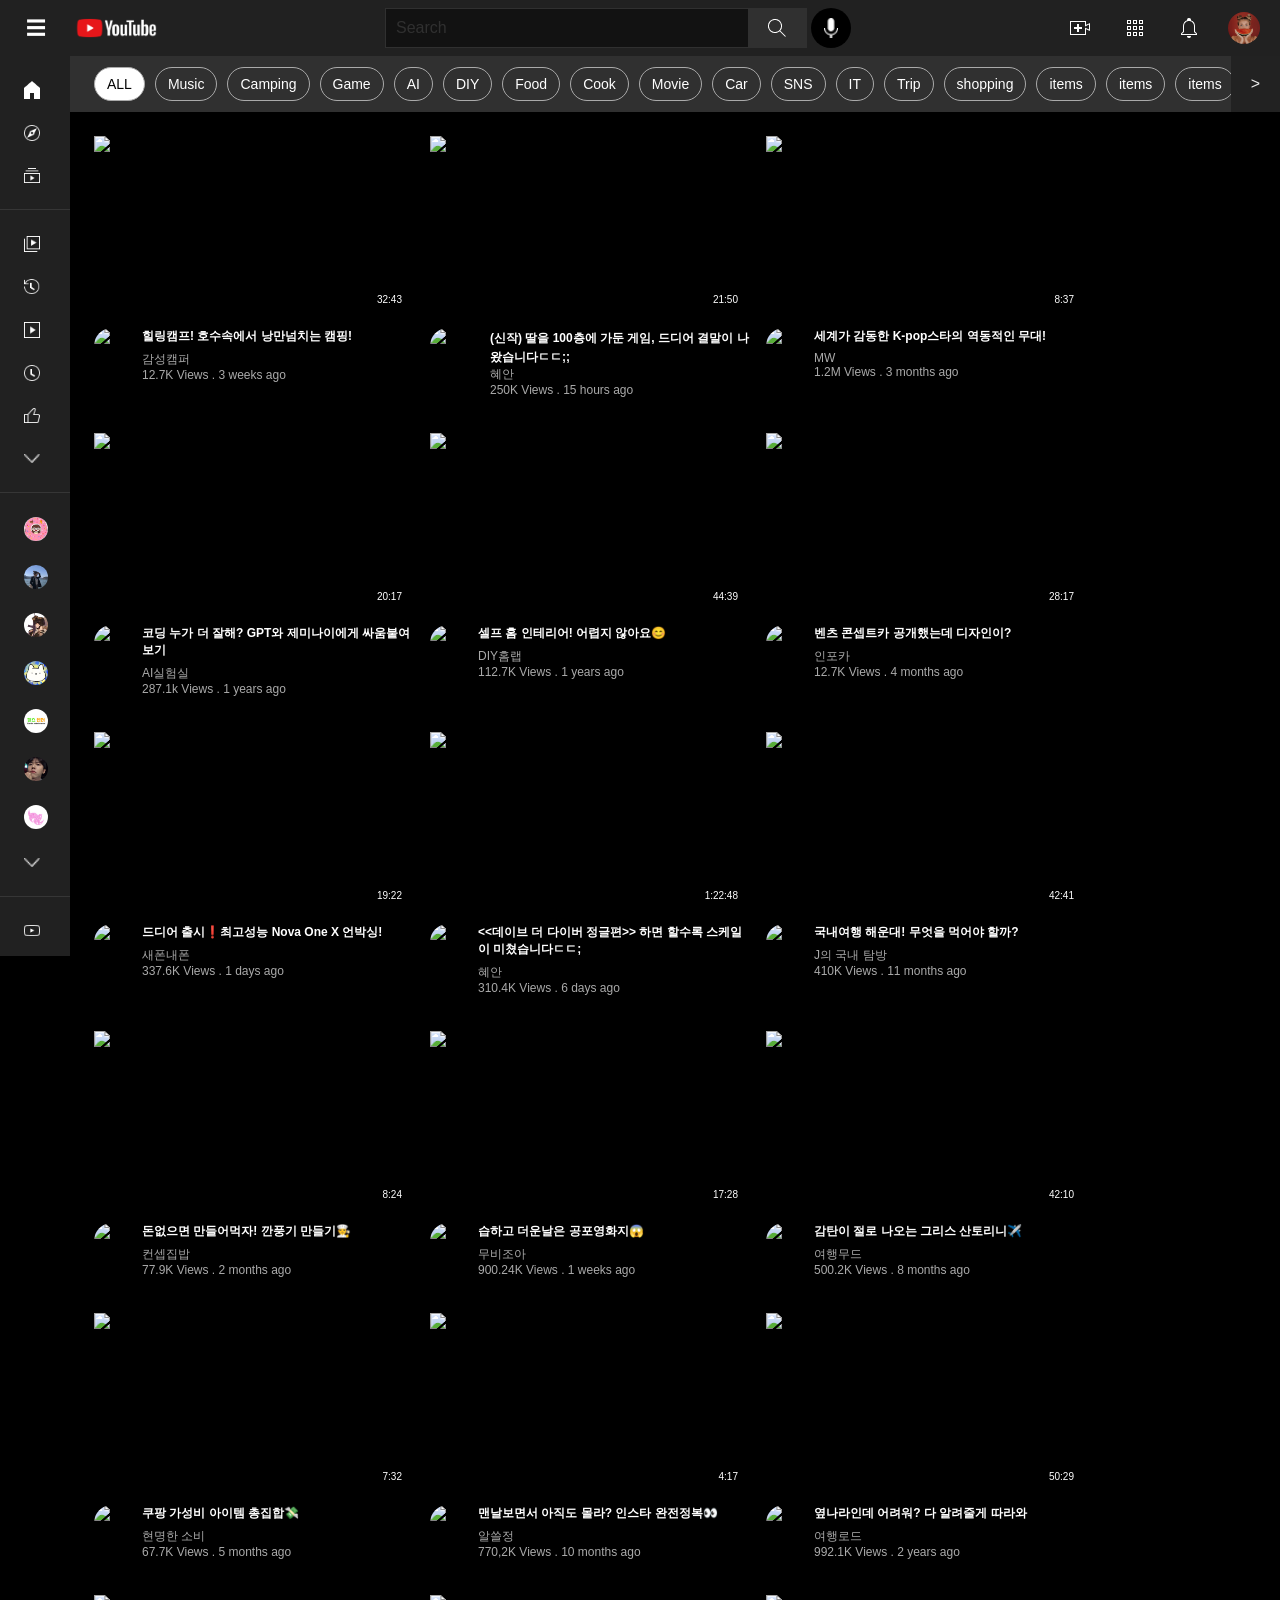
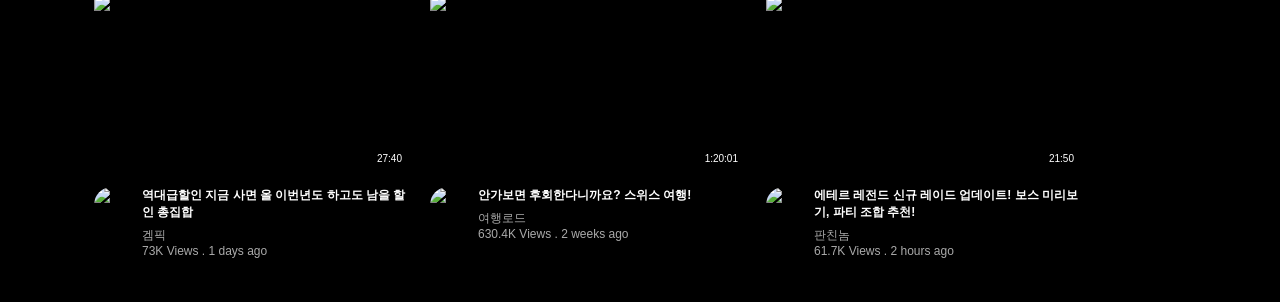
==== index.html @ 23ea8d4f "fix: 링크수정" ====
<!DOCTYPE html>
<html lang="ko">
<head>
    <meta charset="UTF-8">
    <meta name="viewport" content="width=device-width, initial-scale=1.0">
    <title>youtube clone page</title>
    <link rel="stylesheet" href="./home.css">
    <link rel="stylesheet" href="./header+sidebar.css">
</head>
<body>
    <!-- 헤더 -->
    <header>
        <!-- 헤더 - 왼쪽 묶음 -->
        <div class="header-left">
            <!-- 헤더 - 사이드바 버튼 -->
            <button class="sidebar-btn">
                <label for="sidebar-toggle" class="menu-btn">☰</label>
            </button>

            <!-- 헤더 - 유튜브 로고 -->
            <a href="#" class="header_logo">
                <img src="./images/youtube logo.png" alt="유튜브 로고" />
            </a>
        </div>

        <!-- 헤더 - 검색 박스 -->
        <div class="search-box-wrap">
            <!-- 검색 박스 - 검색 -->
            <div class="search-box">
                <!-- 검색 - 검색 입력 창 -->
                <div class="search-typing">Search</div>

                <!-- 검색 - 돋보기 버튼 -->
                <div class="search-icon">
                    <img src="./images/search.png" alt="돋보기 아이콘" />
                </div>
            </div>

            <!-- 검색 박스 - 마이크 버튼 -->
            <div class="mic-icon-box">
                <img
                    class="mic-icon"
                    src="./images/microphone.png"
                    alt="마이크 아이콘"
                />
            </div>
        </div>

        <!-- 헤더 - 네비게이션 -->
        <nav class="header_menu">
            <!-- 네비게이션 - 동영상 추가 버튼 -->
            <a href="#" class="create menu-icon">
                <img src="./images/create.png" alt="동영상 추가 아이콘" />
            </a>

            <!-- 네비게이션 - 앱 버튼 -->
            <a href="#" class="apps menu-icon">
                <img src="./images/apps.png" alt="앱 아이콘" />
            </a>

            <!-- 네비게이션 - 알림 버튼 -->
            <a href="#" class="notif menu-icon">
                <img src="./images/notification.png" alt="알림 아이콘" />
            </a>

            <!-- 네비게이션 - 프로필 버튼 -->
            <a href="#" class="header-profile">
                <img src="./images/header_nav_profile.jpg" alt="프로필 이미지" />
            </a>
        </nav>
    </header>

        <div class="page-layout">
            <input type="checkbox" id="sidebar-toggle" class="sidebar-checkbox" />

    <nav class="sidebar">
        <!-- 사이드바 - 최상단 -->
        <ul class="top menu-box">
            <!-- 최상단 - 홈 -->
            <li class="menu">
                <img src="./images/Home.png" alt="홈 아이콘" />
                <a href="#" class="menu-item">홈</a>
            </li>

            <!-- 최상단 - 탐색 -->
            <li class="menu">
                <img src="./images/Explore.png" alt="탐색 아이콘" />
                <a href="#" class="menu-item">탐색</a>
            </li>

            <!-- 최상단 - 구독 -->
            <li class="menu">
                <img src="./images/subscription.png" alt="구독 아이콘" />
                <a href="#" class="menu-item">구독</a>
            </li>
        </ul>

        <!-- 사이드바 - 상단 -->
        <ul class="top-2 menu-box">
            <!-- 상단 - 라이브러리 -->
            <li class="menu">
                <img src="./images/Library.png" alt="라이브러리 아이콘" />
                <a href="#" class="menu-item">라이브러리</a>
            </li>

            <!-- 상단 - 기록 -->
            <li class="menu">
                <img src="./images/History.png" alt="기록 아이콘" />
                <a href="#" class="menu-item">기록</a>
            </li>

            <!-- 상단 - 내 동영상 -->
            <li class="menu">
                <img src="./images/Your Videos.png" alt="내 동영상 아이콘" />
                <a href="#" class="menu-item">내 동영상</a>
            </li>

            <!-- 상단 - 나중에 볼 동영상 -->
            <li class="menu">
                <img src="./images/Watch Later.png" alt="나중에 볼 동영상 아이콘" />
                <a href="#" class="menu-item">나중에 볼 동영상</a>
            </li>

            <!-- 상단 - 좋아요 표시한 동영상 -->
            <li class="menu">
                <img
                    src="./images/Liked Videos.png"
                    alt="좋아요 표시한 동영상 아이콘"
                />
                <a href="#" class="menu-item">좋아요 표시한 동영상</a>
            </li>

            <!-- 상단 - 더보기 -->
            <li class="menu">
                <img src="./images/Show More.png" alt="더보기 아이콘" />
                <a href="#" class="menu-item">더보기</a>
            </li>
        </ul>

        <!-- 사이드바 - 구독 -->
        <ul class="subs">
            <!-- 구독 - 타이틀 -->
            <h4 class="menu-title hide-on-close">구독</h4>

            <!-- 구독 - 아이템*7 -->
            <li class="menu youtuber">
                <img src="./images/subscription-01.jpg" alt="구독한 유튜버 프로필" />
                <a href="#" class="menu-item">가오니의 메뉴판GAONI</a>
            </li>

            <li class="menu youtuber">
                <img src="./images/subscription-02.jpg" alt="구독한 유튜버 프로필" />
                <a href="#" class="menu-item">살뺴조DietJo</a>
            </li>

            <li class="menu youtuber">
                <img src="./images/subscription-03.jpg" alt="구독한 유튜버 프로필" />
                <a href="#" class="menu-item">혜안</a>
            </li>

            <li class="menu youtuber">
                <img src="./images/subscription-04.jpg" alt="구독한 유튜버 프로필" />
                <a href="#" class="menu-item">진돌</a>
            </li>

            <li class="menu youtuber">
                <img src="./images/subscription-05.jpg" alt="구독한 유튜버 프로필" />
                <a href="#" class="menu-item">찰스엔터</a>
            </li>

            <li class="menu youtuber">
                <img src="./images/subscription-06.jpg" alt="구독한 유튜버 프로필" />
                <a href="#" class="menu-item">오늘의 주우재</a>
            </li>

            <li class="menu youtuber">
                <img src="./images/subscription-07.jpg" alt="구독한 유튜버 프로필" />
                <a href="#" class="menu-item">aespa</a>
            </li>

            <!-- 구독 - 더보기 -->
            <li class="menu">
                <img src="./images/Show More.png" alt="더보기 아이콘" />
                <a href="#" class="menu-item">더보기</a>
            </li>
        </ul>

        <!-- 사이드바 - 유튜브 더 보기 -->
        <ul class="more">
            <!-- 유튜브 더 보기 - 타이틀 -->
            <h4 class="menu-title hide-on-close">유튜브 더 보기</h4>

            <!-- 유튜브 더 보기 - 유튜브 프리미엄 -->
            <li class="menu">
                <img
                    src="./images/Youtube Premium.png"
                    alt="유튜브 프리미엄 아이콘"
                />
                <a href="#" class="menu-item">유튜브 프리미엄</a>
            </li>

            <!-- 유튜브 더 보기 - 게임 -->
            <li class="menu">
                <img src="./images/Gaming.png" alt="게임 아이콘" />
                <a href="#" class="menu-item">게임</a>
            </li>

            <!-- 유튜브 더 보기 - 라이브 -->
            <li class="menu">
                <img src="./images/Live.png" alt="라이브 아이콘" />
                <a href="#" class="menu-item">라이브</a>
            </li>

            <!-- 유튜브 더 보기 - 스포츠 -->
            <li class="menu">
                <img src="./images/Sports.png" alt="스포츠 아이콘" />
                <a href="#" class="menu-item">스포츠</a>
            </li>
        </ul>

        <!-- 사이드바 - 하단 -->
        <ul class="bottom">
            <!-- 하단 - 환경설정 -->
            <li class="menu">
                <img src="./images/Settings.png" alt="환경설정 아이콘" />
                <a href="#" class="menu-item">환경설정</a>
            </li>

            <!-- 하단 - 신고 기록 -->
            <li class="menu">
                <img src="./images/Report History.png" alt="신고 기록 아이콘" />
                <a href="#" class="menu-item">신고 기록</a>
            </li>

            <!-- 하단 - 도움 -->
            <li class="menu">
                <img src="./images/Help.png" alt="도움 아이콘" />
                <a href="#" class="menu-item">도움</a>
            </li>

            <!-- 하단 - 피드백 보내기 -->
            <li class="menu">
                <img src="./images/Send feedback.png" alt="피드백 보내기 아이콘" />
                <a href="#" class="menu-item">피드백 보내기</a>
            </li>
        </ul>

        <!-- 사이드바 - 푸터 -->
        <ul class="footer hide-on-close">
            <li class="footer-1 footer-item">
                <a href="#" class="footer-item-text">정보</a>
                <a href="#" class="footer-item-text">보도자료</a>
                <a href="#" class="footer-item-text">저작권</a>
                <a href="#" class="footer-item-text">문의하기</a>
                <a href="#" class="footer-item-text">크리에이터</a>
                <a href="#" class="footer-item-text">광고</a>
                <a href="#" class="footer-item-text">개발자 </a>
            </li>

            <li class="footer-2 footer-item">
                <a href="#" class="footer-item-text">약관</a>
                <a href="#" class="footer-item-text">개인정보처리방침</a>
                <a href="#" class="footer-item-text">정책 및 안전</a>
                <a href="#" class="footer-item-text">YouTube 작동의 원리</a>
                <a href="#" class="footer-item-text">새로운 기능 테스트하기</a>
            </li>

            <li class="footer-copy footer-item">
                <a href="#" class="footer-item-text">&copy; 2021 구글 LLC</a>
            </li>
        </ul>
    </nav>
        <!-- 메인 -->
        <main class="home-main">
            <!-- 상단 체크박스 모음 -->
            <form class="filter">
                <input type="checkbox" name="top-tags" id="tag-music" hidden>
                <input type="checkbox" name="top-tags" id="tag-camping" hidden>
                <input type="checkbox" name="top-tags" id="tag-game" hidden>
                <input type="checkbox" name="top-tags" id="tag-ai" hidden>
                <input type="checkbox" name="top-tags" id="tag-diy" hidden>
                <input type="checkbox" name="top-tags" id="tag-food" hidden>
                <input type="checkbox" name="top-tags" id="tag-cook" hidden>
                <input type="checkbox" name="top-tags" id="tag-movie" hidden>
                <input type="checkbox" name="top-tags" id="tag-car" hidden>
                <input type="checkbox" name="top-tags" id="tag-sns" hidden>
                <input type="checkbox" name="top-tags" id="tag-it" hidden>
                <input type="checkbox" name="top-tags" id="tag-trip" hidden>
                <input type="checkbox" name="top-tags" id="tag-shopping" hidden>
                <!-- 섹션 상단 플렉스 프레임 -->
                <section class="top-btn-box">
                    <!-- 인라인 블럭 플렉스로 나열할 아이템들 만들기 -->
                    <div class="tag-list">
                        <!-- 전체 태그 취소할 버튼 -->
                        <button type="reset" class="tag tag-reset">ALL</button>
                        <!-- 태그들 중복선택가능 + 선택된 내용의 영상만 표시 -->
                        <label for="tag-music" class="tag">Music</label>
                        <label for="tag-camping" class="tag">Camping</label>
                        <label for="tag-game" class="tag">Game</label>
                        <label for="tag-ai" class="tag">AI</label>
                        <label for="tag-diy" class="tag">DIY</label>
                        <label for="tag-food" class="tag">Food</label>
                        <label for="tag-cook" class="tag">Cook</label>
                        <label for="tag-movie" class="tag">Movie</label>
                        <label for="tag-car" class="tag">Car</label>
                        <label for="tag-sns" class="tag">SNS</label>
                        <label for="tag-it" class="tag">IT</label>
                        <label for="tag-trip" class="tag">Trip</label>
                        <label for="tag-shopping" class="tag">shopping</label>
                        <span class="tag">items</span>
                        <span class="tag">items</span>
                        <span class="tag">items</span>
                        <span class="tag">items</span>
                    </div>
                    <span class="tag-more" aria-hidden="true">></span>
                </section>
                <!-- 섹션 하단 그리드 -->
                <section class="main-grid">
                    <!-- 그리드에 들어갈 박스 -->
                    <article class="video-box camping trip">
                        <!-- 이미지 그리고 위에 겹칠 시간 표시 블럭 -->
                        <div class="thumb-img">
                            <img src="https://pub-b15f5fc07ddb441e8d9a1de9f83f2c2f.r2.dev/test/project/camping.png" alt="camp-thumb" class="video-thumb">
                            <div class="video-time">32:43</div>
                        </div>
                        <div class="video-bottom">
                            <!-- 하단 프로필이미지 -->
                            <img src="https://pub-b15f5fc07ddb441e8d9a1de9f83f2c2f.r2.dev/test/project/camping-p.png" alt="youtuber-img" class="youtuber-img">
                            <div class="card-text">
                                <!-- 하단 영상 제목 -->
                                <span class="video_title">힐링캠프! 호수속에서 낭만넘치는 캠핑!</span>
                                <!-- 하단 게시자 닉네임 및 영상정보 -->
                                <div class="video_info">
                                    <span>감성캠퍼</span><br>
                                    <span>12.7K Views . 3 weeks ago</span>
                                </div>
                            </div>
                        </div>
                    </article>
                        <!-- 위에 목록을 15개 복사 -->
                    <!-- 그리드에 들어갈 박스 -->
                    <article class="video-box game">
                        <!-- 이미지 그리고 위에 겹칠 시간 표시 블럭 -->
                        <a href="./index_video.html" class="thumb-img link">
                            <img src="https://pub-b15f5fc07ddb441e8d9a1de9f83f2c2f.r2.dev/test/project/main.png" alt="game-thumb" class="video-thumb">
                            <div class="video-time">21:50</div>
                        </a>
                        <div class="video-bottom">
                            <a href="./channelpage.html" class="link">
                                <!-- 하단 프로필이미지 -->
                                <img src="https://pub-b15f5fc07ddb441e8d9a1de9f83f2c2f.r2.dev/test/project/h-t-p.png" alt="youtuber-img" class="youtuber-img">
                            </a>
                            <a href="./index_video.html" class="link">
                                <div class="card-text">
                                    <!-- 하단 영상 제목 -->
                                    <span class="video_title">(신작) 딸을 100층에 가둔 게임, 드디어 결말이 나왔습니다ㄷㄷ;;</span>
                                    <!-- 하단 게시자 닉네임 및 영상정보 -->
                                    <div class="video_info">
                                        <span>혜안</span><br>
                                        <span>250K Views . 15 hours ago</span>
                                    </div>
                                </a>
                            </div>
                        </div>
                    </article>
                    <!-- 그리드에 들어갈 박스 -->
                    <article class="video-box music">
                        <!-- 이미지 그리고 위에 겹칠 시간 표시 블럭 -->
                        <div class="thumb-img">
                            <img src="https://pub-b15f5fc07ddb441e8d9a1de9f83f2c2f.r2.dev/test/project/music.png" alt="music-thumb" class="video-thumb">
                            <div class="video-time">8:37</div>
                        </div>
                        <div class="video-bottom">
                            <!-- 하단 프로필이미지 -->
                            <img src="https://pub-b15f5fc07ddb441e8d9a1de9f83f2c2f.r2.dev/test/project/music-p.png" alt="youtuber-img" class="youtuber-img">
                            <div class="card-text">
                                <!-- 하단 영상 제목 -->
                                <span class="video_title">세계가 감동한 K-pop스타의 역동적인 무대!</span>
                                <!-- 하단 게시자 닉네임 및 영상정보 -->
                                <div class="video_info">
                                    <span>MW</span><br>
                                    <span>1.2M Views . 3 months ago</span>
                                </div>
                            </div>
                        </div>
                    </article>
                    <!-- 그리드에 들어갈 박스 -->
                    <article class="video-box ai">
                        <!-- 이미지 그리고 위에 겹칠 시간 표시 블럭 -->
                        <div class="thumb-img">
                            <img src="https://pub-b15f5fc07ddb441e8d9a1de9f83f2c2f.r2.dev/test/project/ai.png" alt="AI-thumb" class="video-thumb">
                            <div class="video-time">20:17</div>
                        </div>
                        <div class="video-bottom">
                            <!-- 하단 프로필이미지 -->
                            <img src="https://pub-b15f5fc07ddb441e8d9a1de9f83f2c2f.r2.dev/test/project/ai-p.png" alt="youtuber-img" class="youtuber-img">
                            <div class="card-text">
                                <!-- 하단 영상 제목 -->
                                <span class="video_title">코딩 누가 더 잘해? GPT와 제미나이에게 싸움붙여보기</span>
                                <!-- 하단 게시자 닉네임 및 영상정보 -->
                                <div class="video_info">
                                    <span>AI실험실</span><br>
                                    <span>287.1k Views . 1 years ago</span>
                                </div>
                            </div>
                        </div>
                    </article>
                    <!-- 그리드에 들어갈 박스 -->
                    <article class="video-box diy">
                        <!-- 이미지 그리고 위에 겹칠 시간 표시 블럭 -->
                        <div class="thumb-img">
                            <img src="https://pub-b15f5fc07ddb441e8d9a1de9f83f2c2f.r2.dev/test/project/diy.png" alt="diy-thumb" class="video-thumb">
                            <div class="video-time">44:39</div>
                        </div>
                        <div class="video-bottom">
                            <!-- 하단 프로필이미지 -->
                            <img src="https://pub-b15f5fc07ddb441e8d9a1de9f83f2c2f.r2.dev/test/project/diy-p.png" alt="youtuber-img" class="youtuber-img">
                            <div class="card-text">
                                <!-- 하단 영상 제목 -->
                                <span class="video_title">셀프 홈 인테리어! 어렵지 않아요😊</span>
                                <!-- 하단 게시자 닉네임 및 영상정보 -->
                                <div class="video_info">
                                    <span>DIY홈랩</span><br>
                                    <span>112.7K Views . 1 years ago</span>
                                </div>
                            </div>
                        </div>
                    </article>
                    <!-- 그리드에 들어갈 박스 -->
                    <article class="video-box car">
                        <!-- 이미지 그리고 위에 겹칠 시간 표시 블럭 -->
                        <div class="thumb-img">
                            <img src="https://pub-b15f5fc07ddb441e8d9a1de9f83f2c2f.r2.dev/test/project/car.png" alt="car-thumb" class="video-thumb">
                            <div class="video-time">28:17</div>
                        </div>
                        <div class="video-bottom">
                            <!-- 하단 프로필이미지 -->
                            <img src="https://pub-b15f5fc07ddb441e8d9a1de9f83f2c2f.r2.dev/test/project/car-p.png" alt="youtuber-img" class="youtuber-img">
                            <div class="card-text">
                                <!-- 하단 영상 제목 -->
                                <span class="video_title">벤츠 콘셉트카 공개했는데 디자인이? </span>
                                    <!-- 하단 게시자 닉네임 및 영상정보 -->
                                <div class="video_info">
                                    <span>인포카</span><br>
                                    <span>12.7K Views . 4 months ago</span>
                                </div>
                            </div>
                        </div>
                    </article>
                    <!-- 그리드에 들어갈 박스 -->
                    <article class="video-box it">
                        <!-- 이미지 그리고 위에 겹칠 시간 표시 블럭 -->
                        <div class="thumb-img">
                            <img src="https://pub-b15f5fc07ddb441e8d9a1de9f83f2c2f.r2.dev/test/project/it.png" alt="it-thumb" class="video-thumb">
                            <div class="video-time">19:22</div>
                        </div>
                        <div class="video-bottom">
                            <!-- 하단 프로필이미지 -->
                            <img src="https://pub-b15f5fc07ddb441e8d9a1de9f83f2c2f.r2.dev/test/project/it-p.png" alt="youtuber-img" class="youtuber-img">
                            <div class="card-text">
                                <!-- 하단 영상 제목 -->
                                <span class="video_title">드디어 출시❗최고성능 Nova One X 언박싱!</span>
                                <!-- 하단 게시자 닉네임 및 영상정보 -->
                                <div class="video_info">
                                    <span>새폰내폰</span><br>
                                    <span>337.6K Views . 1 days ago</span>
                                </div>
                            </div>
                        </div>
                    </article>
                    <!-- 그리드에 들어갈 박스 -->
                    <article class="video-box game">
                        <!-- 이미지 그리고 위에 겹칠 시간 표시 블럭 -->
                        <div class="thumb-img">
                            <img src="https://pub-b15f5fc07ddb441e8d9a1de9f83f2c2f.r2.dev/test/project/h-t.png" alt="game-thumb" class="video-thumb">
                            <div class="video-time">1:22:48</div>
                        </div>
                        <div class="video-bottom">
                            <a href="./channelpage.html" class="link">
                                <!-- 하단 프로필이미지 -->
                                <img src="https://pub-b15f5fc07ddb441e8d9a1de9f83f2c2f.r2.dev/test/project/h-t-p.png" alt="youtuber-img" class="youtuber-img">
                            </a>
                            <div class="card-text">
                                <!-- 하단 영상 제목 -->
                                <span class="video_title"><<데이브 더 다이버 정글편>> 하면 할수록 스케일이 미쳤습니다ㄷㄷ;</span>
                                <!-- 하단 게시자 닉네임 및 영상정보 -->
                                <div class="video_info">
                                    <span>혜안</span><br>
                                    <span>310.4K Views . 6 days ago</span>
                                </div>
                            </div>
                        </div>
                    </article>
                    <!-- 그리드에 들어갈 박스 -->
                    <article class="video-box food trip">
                        <!-- 이미지 그리고 위에 겹칠 시간 표시 블럭 -->
                        <div class="thumb-img">
                            <img src="https://pub-b15f5fc07ddb441e8d9a1de9f83f2c2f.r2.dev/test/project/food.png" alt="food-thumb" class="video-thumb">
                            <div class="video-time">42:41</div>
                        </div>
                        <div class="video-bottom">
                            <!-- 하단 프로필이미지 -->
                            <img src="https://pub-b15f5fc07ddb441e8d9a1de9f83f2c2f.r2.dev/test/project/food-p.png" alt="youtuber-img" class="youtuber-img">
                            <div class="card-text">
                                <!-- 하단 영상 제목 -->
                                <span class="video_title">국내여행 해운대! 무엇을 먹어야 할까?</span>
                                <!-- 하단 게시자 닉네임 및 영상정보 -->
                                <div class="video_info">
                                    <span>J의 국내 탐방</span><br>
                                    <span>410K Views . 11 months ago</span>
                                </div>
                            </div>
                        </div>
                    </article>
                    <!-- 그리드에 들어갈 박스 -->
                    <article class="video-box cook food">
                        <!-- 이미지 그리고 위에 겹칠 시간 표시 블럭 -->
                        <div class="thumb-img">
                            <img src="https://pub-b15f5fc07ddb441e8d9a1de9f83f2c2f.r2.dev/test/project/cook.png" alt="cook-thumb" class="video-thumb">
                            <div class="video-time">8:24</div>
                        </div>
                        <div class="video-bottom">
                            <!-- 하단 프로필이미지 -->
                            <img src="https://pub-b15f5fc07ddb441e8d9a1de9f83f2c2f.r2.dev/test/project/cook-p.png" alt="youtuber-img" class="youtuber-img">
                            <div class="card-text">
                                <!-- 하단 영상 제목 -->
                                <span class="video_title">돈없으면 만들어먹자! 깐풍기 만들기🧑‍🍳</span>
                                <!-- 하단 게시자 닉네임 및 영상정보 -->
                                <div class="video_info">
                                    <span>컨셉집밥</span><br>
                                    <span>77.9K Views . 2 months ago</span>
                                </div>
                            </div>
                        </div>
                    </article>
                    <!-- 그리드에 들어갈 박스 -->
                    <article class="video-box movie">
                        <!-- 이미지 그리고 위에 겹칠 시간 표시 블럭 -->
                        <div class="thumb-img">
                            <img src="https://pub-b15f5fc07ddb441e8d9a1de9f83f2c2f.r2.dev/test/project/movie.png" alt="movie-thumb" class="video-thumb">
                            <div class="video-time">17:28</div>
                        </div>
                        <div class="video-bottom">
                            <!-- 하단 프로필이미지 -->
                            <img src="https://pub-b15f5fc07ddb441e8d9a1de9f83f2c2f.r2.dev/test/project/movie-p.png" alt="youtuber-img" class="youtuber-img">
                            <div class="card-text">
                                <!-- 하단 영상 제목 -->
                                <span class="video_title">습하고 더운날은 공포영화지😱</span>
                                <!-- 하단 게시자 닉네임 및 영상정보 -->
                                <div class="video_info">
                                    <span>무비조아</span><br>
                                    <span>900.24K Views . 1 weeks ago</span>
                                </div>
                            </div>
                        </div>
                    </article>
                    <!-- 그리드에 들어갈 박스 -->
                    <article class="video-box trip">
                        <!-- 이미지 그리고 위에 겹칠 시간 표시 블럭 -->
                        <div class="thumb-img">
                            <img src="https://pub-b15f5fc07ddb441e8d9a1de9f83f2c2f.r2.dev/test/project/trip3.png" alt="trip-thumb" class="video-thumb">
                            <div class="video-time">42:10</div>
                        </div>
                        <div class="video-bottom">
                            <!-- 하단 프로필이미지 -->
                            <img src="https://pub-b15f5fc07ddb441e8d9a1de9f83f2c2f.r2.dev/test/project/trip2-p.png" alt="youtuber-img" class="youtuber-img">
                            <div class="card-text">
                                <!-- 하단 영상 제목 -->
                                <span class="video_title">감탄이 절로 나오는 그리스 산토리니✈️</span>
                                <!-- 하단 게시자 닉네임 및 영상정보 -->
                                <div class="video_info">
                                    <span>여행무드</span><br>
                                    <span>500.2K Views . 8 months ago</span>
                                </div>
                            </div>
                        </div>
                    </article>
                    <!-- 그리드에 들어갈 박스 -->
                    <article class="video-box shopping">
                        <!-- 이미지 그리고 위에 겹칠 시간 표시 블럭 -->
                        <div class="thumb-img">
                            <img src="https://pub-b15f5fc07ddb441e8d9a1de9f83f2c2f.r2.dev/test/project/shopping.png" alt="shopping-thumb" class="video-thumb">
                            <div class="video-time">7:32</div>
                        </div>
                        <div class="video-bottom">
                            <!-- 하단 프로필이미지 -->
                            <img src="https://pub-b15f5fc07ddb441e8d9a1de9f83f2c2f.r2.dev/test/project/shopping-p.png" alt="youtuber-img" class="youtuber-img">
                            <div class="card-text">
                                <!-- 하단 영상 제목 -->
                                <span class="video_title">쿠팡 가성비 아이템 총집합💸</span>
                                <!-- 하단 게시자 닉네임 및 영상정보 -->
                                <div class="video_info">
                                    <span>현명한 소비</span><br>
                                    <span>67.7K Views . 5 months ago</span>
                                </div>
                            </div>
                        </div>
                    </article>
                    <!-- 그리드에 들어갈 박스 -->
                    <article class="video-box sns">
                        <!-- 이미지 그리고 위에 겹칠 시간 표시 블럭 -->
                        <div class="thumb-img">
                            <img src="https://pub-b15f5fc07ddb441e8d9a1de9f83f2c2f.r2.dev/test/project/SNS.png" alt="sns-thumb" class="video-thumb">
                            <div class="video-time">4:17</div>
                        </div>
                        <div class="video-bottom">
                            <!-- 하단 프로필이미지 -->
                            <img src="https://pub-b15f5fc07ddb441e8d9a1de9f83f2c2f.r2.dev/test/project/sns-p.png" alt="youtuber-img" class="youtuber-img">
                            <div class="card-text">
                                <!-- 하단 영상 제목 -->
                                <span class="video_title">맨날보면서 아직도 몰라? 인스타 완전정복👀</span>
                                <!-- 하단 게시자 닉네임 및 영상정보 -->
                                <div class="video_info">
                                    <span>알쓸정</span><br>
                                    <span>770,2K Views . 10 months ago</span>
                                </div>
                            </div>
                        </div>
                    </article>
                    <!-- 그리드에 들어갈 박스 -->
                    <article class="video-box trip">
                        <!-- 이미지 그리고 위에 겹칠 시간 표시 블럭 -->
                        <div class="thumb-img">
                            <img src="https://pub-b15f5fc07ddb441e8d9a1de9f83f2c2f.r2.dev/test/project/trip2.png" alt="trip-thumb" class="video-thumb">
                            <div class="video-time">50:29</div>
                        </div>
                        <div class="video-bottom">
                            <!-- 하단 프로필이미지 -->
                            <img src="https://pub-b15f5fc07ddb441e8d9a1de9f83f2c2f.r2.dev/test/project/trip-p.png" alt="youtuber-img" class="youtuber-img">
                            <div class="card-text">
                                <!-- 하단 영상 제목 -->
                                <span class="video_title">옆나라인데 어려워? 다 알려줄게 따라와</span>
                                <!-- 하단 게시자 닉네임 및 영상정보 -->
                                <div class="video_info">
                                    <span>여행로드</span><br>
                                    <span>992.1K Views . 2 years ago</span>
                                </div>
                            </div>
                        </div>
                    </article>
                    <!-- 그리드에 들어갈 박스 -->
                    <article class="video-box game">
                        <!-- 이미지 그리고 위에 겹칠 시간 표시 블럭 -->
                        <div class="thumb-img">
                            <img src="https://pub-b15f5fc07ddb441e8d9a1de9f83f2c2f.r2.dev/test/project/game2.png" alt="game-thumb" class="video-thumb">
                            <div class="video-time">27:40</div>
                        </div>
                        <div class="video-bottom">
                            <!-- 하단 프로필이미지 -->
                            <img src="https://pub-b15f5fc07ddb441e8d9a1de9f83f2c2f.r2.dev/test/project/game2-p.png" alt="youtuber-img" class="youtuber-img">
                            <div class="card-text">
                                <!-- 하단 영상 제목 -->
                                <span class="video_title">역대급할인 지금 사면 올 이번년도 하고도 남을 할인 총집합</span>
                                <!-- 하단 게시자 닉네임 및 영상정보 -->
                                <div class="video_info">
                                    <span>겜픽</span><br>
                                    <span>73K Views . 1 days ago</span>
                                </div>
                            </div>
                        </div>
                    </article>
                    <!-- 그리드에 들어갈 박스 -->
                    <article class="video-box trip">
                        <!-- 이미지 그리고 위에 겹칠 시간 표시 블럭 -->
                        <div class="thumb-img">
                            <img src="https://pub-b15f5fc07ddb441e8d9a1de9f83f2c2f.r2.dev/test/project/trip.png" alt="trip-thumb" class="video-thumb">
                            <div class="video-time">1:20:01</div>
                        </div>
                        <div class="video-bottom">
                            <!-- 하단 프로필이미지 -->
                            <img src="https://pub-b15f5fc07ddb441e8d9a1de9f83f2c2f.r2.dev/test/project/trip-p.png" alt="youtuber-img" class="youtuber-img">
                            <div class="card-text">
                                <!-- 하단 영상 제목 -->
                                <span class="video_title">안가보면 후회한다니까요? 스위스 여행!</span>
                                <!-- 하단 게시자 닉네임 및 영상정보 -->
                                <div class="video_info">
                                    <span>여행로드</span><br>
                                    <span>630.4K Views . 2 weeks ago</span>
                                </div>
                            </div>
                        </div>
                    </article>
                    <!-- 그리드에 들어갈 박스 -->
                    <article class="video-box game">
                        <!-- 이미지 그리고 위에 겹칠 시간 표시 블럭 -->
                        <div class="thumb-img">
                            <img src="https://pub-b15f5fc07ddb441e8d9a1de9f83f2c2f.r2.dev/test/project/game.png" alt="game-thumb" class="video-thumb">
                            <div class="video-time">21:50</div>
                        </div>
                        <div class="video-bottom">
                            <!-- 하단 프로필이미지 -->
                            <img src="https://pub-b15f5fc07ddb441e8d9a1de9f83f2c2f.r2.dev/test/project/game-p.png" alt="youtuber-img" class="youtuber-img">
                            <div class="card-text">
                                <!-- 하단 영상 제목 -->
                                <span class="video_title">에테르 레전드 신규 레이드 업데이트! 보스 미리보기, 파티 조합 추천!</span>
                                <!-- 하단 게시자 닉네임 및 영상정보 -->
                                <div class="video_info">
                                    <span>판친놈</span><br>
                                    <span>61.7K Views . 2 hours ago</span>
                                </div>
                            </div>
                        </div>
                    </article>
                </section>
            </form>
        </main>
    </div>
</body>
</html>
---- home.css ----
/* 폰트 프리텐다드 */
@font-face {
    font-family: 'Pretendard';
    src: url('https://cdn.jsdelivr.net/gh/projectnoonnu/pretendard@1.0/Pretendard-Regular.woff2') format('woff2');
    font-weight: 400;
    font-display: swap;
}
@font-face {
    font-family: 'Pretendard';
    src: url('https://cdn.jsdelivr.net/gh/projectnoonnu/pretendard@1.0/Pretendard-Bold.woff2') format('woff2');
    font-weight: 700;
    font-display: swap;
}

* { box-sizing: border-box; }

/* 상단 flex 태그바 */
/* body {
    padding: 0;
    margin: 0;
    font-family: 'Pretendard', sans-serif;
    background-color: #000;
} */
.page-layout {
    display: flex;
    width: 100%;
}
.home-main {
    margin-left: 70px;
    width: calc(100vw - 70px);
    padding-top: 56px;
    min-width: 0;
    transition: margin-left 0.2s ease;
}
.filter {
    width: 100%;
}
/* 메인컨테이너 flex */
.top-btn-box {
    display: flex;
    flex-direction: row;
    align-items: center;
    background-color: #303030;
    width: 100%; height: 56px;
    overflow: hidden;
}
/* 태그 개별 */
.tag-list {
    display: flex;
    align-items: center;
    gap: 10px;
    overflow: hidden; 
    flex: 1;
    min-width: 0;
    padding-left: 12px;
}
button {
    border: none;
    padding: 0;
}

.tag {
    padding: 8px 12px;

    border: 1px solid #AAA; 
    background-color: #303030;

    color: white; 
    font-size: 14px; 
    font-weight: 400;
    border-radius: 999px; 

    display: flex;
    justify-content: center;
    align-items: center;
    flex: 0 0 auto; 
    white-space: nowrap;
    cursor: pointer;
}
/* 상단 태그 선택시 해당되는 영상만 표시 */
.filter:has(input[type="checkbox"]:checked) .video-box { display: none; }

#tag-music:checked ~ .main-grid .music,
#tag-camping:checked ~ .main-grid .camping,
#tag-game:checked ~ .main-grid .game,
#tag-ai:checked ~ .main-grid .ai,
#tag-diy:checked ~ .main-grid .diy,
#tag-food:checked ~ .main-grid .food,
#tag-cook:checked ~ .main-grid .cook,
#tag-movie:checked ~ .main-grid .movie,
#tag-car:checked ~ .main-grid .car,
#tag-sns:checked ~ .main-grid .sns,
#tag-it:checked ~ .main-grid .it,
#tag-trip:checked ~ .main-grid .trip,
#tag-shopping:checked ~ .main-grid .shopping { display: flex; }

/* 태그 선택시 태그 색과 글자색 변경 */
#tag-music:checked ~ .top-btn-box label[for="tag-music"],
#tag-camping:checked ~ .top-btn-box label[for="tag-camping"],
#tag-game:checked ~ .top-btn-box label[for="tag-game"],
#tag-ai:checked ~ .top-btn-box label[for="tag-ai"],
#tag-diy:checked ~ .top-btn-box label[for="tag-diy"],
#tag-food:checked ~ .top-btn-box label[for="tag-food"],
#tag-cook:checked ~ .top-btn-box label[for="tag-cook"],
#tag-movie:checked ~ .top-btn-box label[for="tag-movie"],
#tag-car:checked ~ .top-btn-box label[for="tag-car"],
#tag-sns:checked ~ .top-btn-box label[for="tag-sns"],
#tag-it:checked ~ .top-btn-box label[for="tag-it"],
#tag-trip:checked ~ .top-btn-box label[for="tag-trip"],
#tag-shopping:checked ~ .top-btn-box label[for="tag-shopping"] { background-color: #fff; color: #030303; }

/* 태그리셋버튼 */
.tag-reset {
    background-color: #fff;
    color: #030303;
    margin-left: 12px;
}
/* 태그 선택시 버튼색상변경 */
.filter:has(input[type="checkbox"]:checked) .tag-reset { background-color: #303030; border: 1px solid #AAA; color: #fff; }

.tag-more {
    padding: 20px;
    display: flex;
    justify-content: center;
    align-items: center;
    background-color: #212121;
    color: #fff;
    flex: 0 0 auto;
    opacity: 90%;
}
/* 하단 영상 썸네일 그리드 */
.main-grid {
    display: grid;
    grid-template-columns: repeat(auto-fit, 320px);
    gap: 16px; margin: 24px;
    cursor: pointer;
}
.video-box {
    background-color: #000;
    min-width: 0;
    display: flex;
    flex-direction: column;
    margin-bottom: 20px;
    border-radius: 5px;
    transition: background 0.6s;
}
.video-box:hover {
    background-color: rgba(42,144,232, 0.4);
}
.thumb-img {
    display: block;
    position: relative;
    overflow: hidden;
    aspect-ratio: 16 / 9;
}
.link {
    text-decoration: none;
}
.video-thumb {
    display: block;
    width: 100%; height: 100%;
    object-fit: cover;
}
.video-time {
    position: absolute;
    padding: 3px 4px;
    right: 8px; bottom: 8px;
    background-color: #000;
    color: #fff; font-size: 10px; font-weight: 400;
}

.video-bottom {
    display: flex;
    flex: 1;
    gap: 12px;
    flex-wrap: nowrap;
    margin-top: 12px;
}
.youtuber-img {
    width: 36px; height: 36px;
    border-radius: 50%;
}
.card-text {
    display: flex;
    flex-direction: column;
    gap: 6px;
}
.video_title {
    font-size: 12px;
    font-weight: 700;
    color: #fff;
}
.video_info {
    font-size: 12px;
    font-weight: 400;
    color: #AAA;
}
.sidebar-checkbox:checked ~ .home-main {
    margin-left: 240px;
    width:calc(100% - 240px);
}
.sidebar-checkbox:checked ~ .home-main .main-grid {
    grid-template-columns: repeat(auto-fit, 276px);
}

/* 최하단 반응형 적용구간 */
@media (max-width: 1024px) {
    .main-grid {
        margin: 20px;
        gap: 16px;
    }
}
@media (max-width: 768px) {
    .main-grid {
        margin: 16px;
        gap: 14px;
    }
}
@media (max-width: 480px) {
    .main-grid { 
        grid-template-columns: 1fr;
        margin: 12px;
        gap: 16px;
    }
}
---- header+sidebar.css ----
/* ===================
    0. 리샛 + 공통 + 색
====================== */
* {
    margin: 0;
    padding: 0;
    box-sizing: border-box;
}

:root {
    --bg: #212121;
    --bg-2: #121212;
    --border: #303030;
    --text: #fff;
    --black: #000;
    --gray: #aaaaaa;
    --gray-2: #eaeaea;
    --y-point: #cc0000;
}

body {
    font-family: "Pretendard", sans-serif;
    min-height: 100vh;
    background-color: #000;
}

a {
    text-decoration: none;
    color: inherit;
}

ul,
li {
    list-style: none;
}

img {
    display: block;
    width: 100%;
    object-fit: cover;
}

/* ===================
    1. 헤더
====================== */
header {
    position: fixed;
    z-index: 9999;
    top: 0;
    left: 0;
    right: 0;
    height: 56px;
    padding: 8px 16px;
    display: flex;
    align-items: center;
    justify-content: space-between;
    color: var(--text);
    background-color: var(--bg);
}

.header-left {
    display: flex;
    align-items: center;
}

.sidebar-btn {
    border: none;
    background-color: transparent;
    font-size: 1.2rem;
    cursor: pointer;
    color: var(--text);
}

.header_logo {
    width: 120px;
}

.search-box-wrap {
    display: flex;
    align-items: center;
    height: 100%;
}

.search-box {
    display: flex;
    align-items: center;
    height: 100%;
    border: 1px solid var(--border);
    cursor: pointer;
}

.search-typing {
    width: 362px;
    height: 100%;
    background-color: var(--bg-2);
    display: flex;
    align-items: center;
    padding-left: 10px;
    color: var(--border);
}

.search-icon {
    width: auto;
    height: 100%;
    padding: 2px 20px;
    background-color: var(--border);
    display: flex;
    align-items: center;
    justify-content: center;
}

.mic-icon-box {
    width: 40px;
    height: 40px;
    background-color: var(--black);
    border-radius: 100px;
    margin-left: 4px;
    padding: 10px;
    display: flex;
    align-items: center;
    justify-content: center;
    cursor: pointer;
}

.mic-icon {
    width: auto;
    height: 100%;
}

.header_menu {
    width: 204px;
    height: 100%;
    display: flex;
    align-items: center;
    justify-content: space-between;
}

.menu-icon {
    display: block;
    width: 40px;
    height: 40px;
    padding: 10px;
    display: flex;
    align-items: center;
    justify-content: center;
}

.apps,
.notif {
    padding: 12px;
}

.header-profile {
    display: block;
    width: 40px;
    padding: 4px;
    overflow: hidden;
}

.header-profile img {
    border-radius: 50%;
}
/* ===================
    2. 사이드바
====================== */

/*
.sidebar {
    display: flex;
    flex-direction: column;
    position: fixed;
    top: 56px;
    left: 0;
    z-index: 9999;
    background-color: var(--bg);
    padding-right: 15px;
    padding-bottom: 100px;
    width: 240px;
    height: 100vh;
    overflow-y: auto;
    color: var(--text);

    &::-webkit-scrollbar {
    display: none;
    }

    scrollbar-width: none;

    -ms-overflow-style: none;
}

.sidebar ul {
    padding: 12px 0;
    border-bottom: 1px solid rgba(234, 234, 234, 0.1);
}

.menu {
    display: flex;
    align-items: center;
    gap: 24px;
    font-size: 0.9rem;
    font-weight: 400;
    padding: 10px 10px 10px 24px;
    cursor: pointer;
}

.sidebar img {
    width: 16px;
}

.menu-title {
    font-size: 0.9rem;
    font-weight: 700;
    padding: 10px 24px;
    color: var(--gray);
}

.youtuber img {
    width: 24px;
    border-radius: 50%;
    overflow: hidden;
}

.sidebar .footer {
    border: none;
}

.footer-item {
    padding: 16px 24px;
    font-size: 0.8rem;
    font-weight: 700;
    color: var(--gray);
    display: flex;
    flex-wrap: wrap;
    gap: 4px;
}
*/

.sidebar-checkbox {
    display: none;
}

.menu-btn {
    font-size: 20px;
    cursor: pointer;
    padding: 10px;
    display: inline-block;
}

/* =========================
    사이드바 기본 상태 (닫힘)
============================ */
.sidebar {
    display: flex;
    flex-direction: column;
    position: fixed;
    top: 56px;
    left: 0;
    z-index: 9999;
    background-color: var(--bg);
    padding-bottom: 50px;
    width: 70px;
    height: 100vh;
    overflow-y: auto;
    overflow-x: hidden;
    color: var(--text);
    transition: width 0.2s ease;

    &::-webkit-scrollbar {
    display: none;
    }
    scrollbar-width: none;
    -ms-overflow-style: none;
}

.sidebar ul {
    padding: 12px 0;
    border-bottom: 1px solid rgba(234, 234, 234, 0.1);
}

.menu {
    display: flex;
    align-items: center;
    gap: 24px;
    font-size: 0.9rem;
    font-weight: 400;
    padding: 12px 0 12px 24px;
    cursor: pointer;
    width: 240px;
}

.sidebar img {
    width: 16px;
    flex-shrink: 0;
}

/* 기본 상태(닫힘)일 때 텍스트 숨기기 */
.sidebar .menu-item {
    opacity: 0;
    visibility: hidden;
    transition: opacity 0.2s ease;
}

/* 기본 상태(닫힘)일 때 푸터, 타이틀 숨기기 */
.sidebar .hide-on-close {
    display: none;
}

.menu-title {
    font-size: 0.9rem;
    font-weight: 700;
    padding: 10px 24px;
    color: var(--gray);
}

.youtuber img {
    width: 24px;
    border-radius: 50%;
    overflow: hidden;
}

.sidebar .footer {
    border: none;
}

.footer-item {
    padding: 16px 24px;
    font-size: 0.8rem;
    font-weight: 700;
    color: var(--gray);
    display: flex;
    flex-wrap: wrap;
    gap: 4px;
}

/* ================================================
    버튼이 클릭되어 체크박스가 ON 되었을 때 (열림)
=================================================== */

/* 사이드바 너비를 원래대로 */
.sidebar-checkbox:checked ~ .sidebar {
    width: 240px;
    padding-right: 15px;
    padding-bottom: 100px;
}

/* 숨겨졌던 메뉴 글자들을 다시 보이게 */
.sidebar-checkbox:checked ~ .sidebar .menu-item {
    opacity: 1;
    visibility: visible;
}

/* 닫혔을 때 숨겼던 하단 메뉴들과 푸터를 다시 보여주기 */
.sidebar-checkbox:checked ~ .sidebar .hide-on-close {
    display: flex;
    flex-direction: column;
}
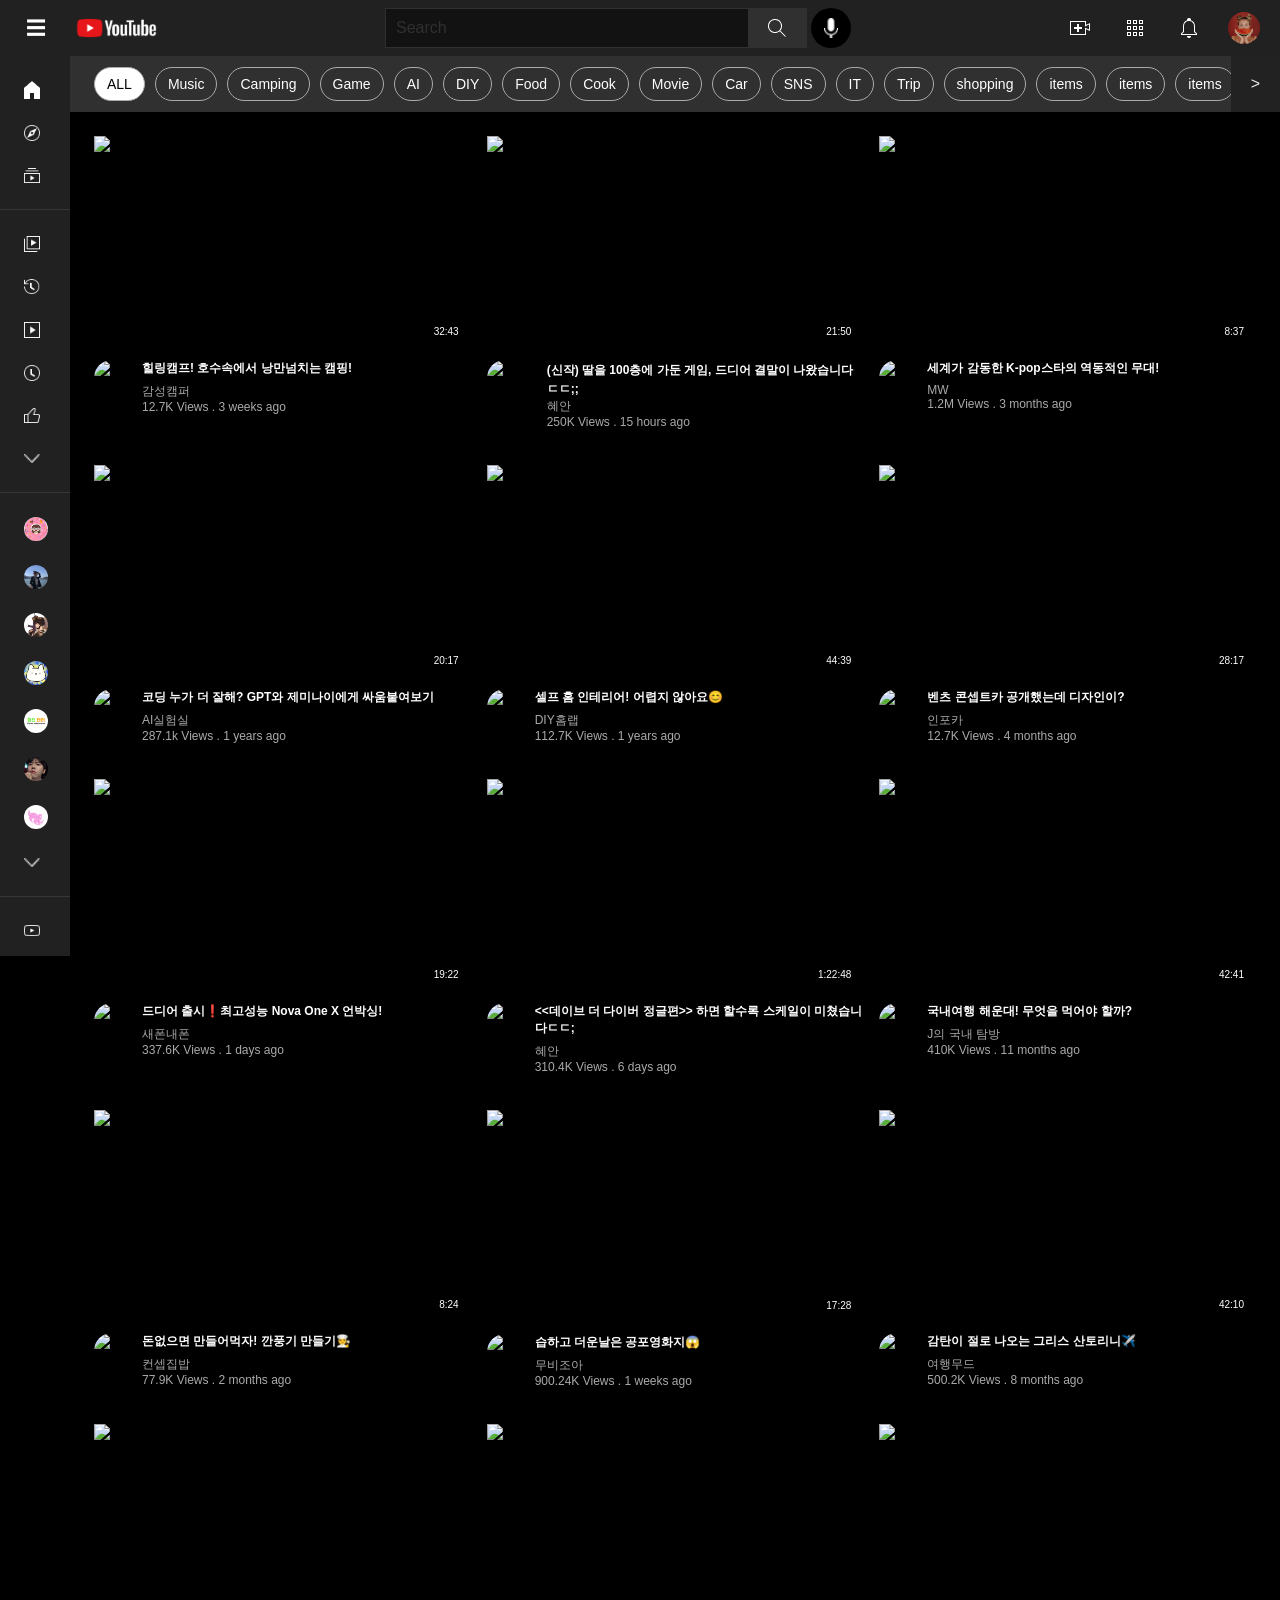
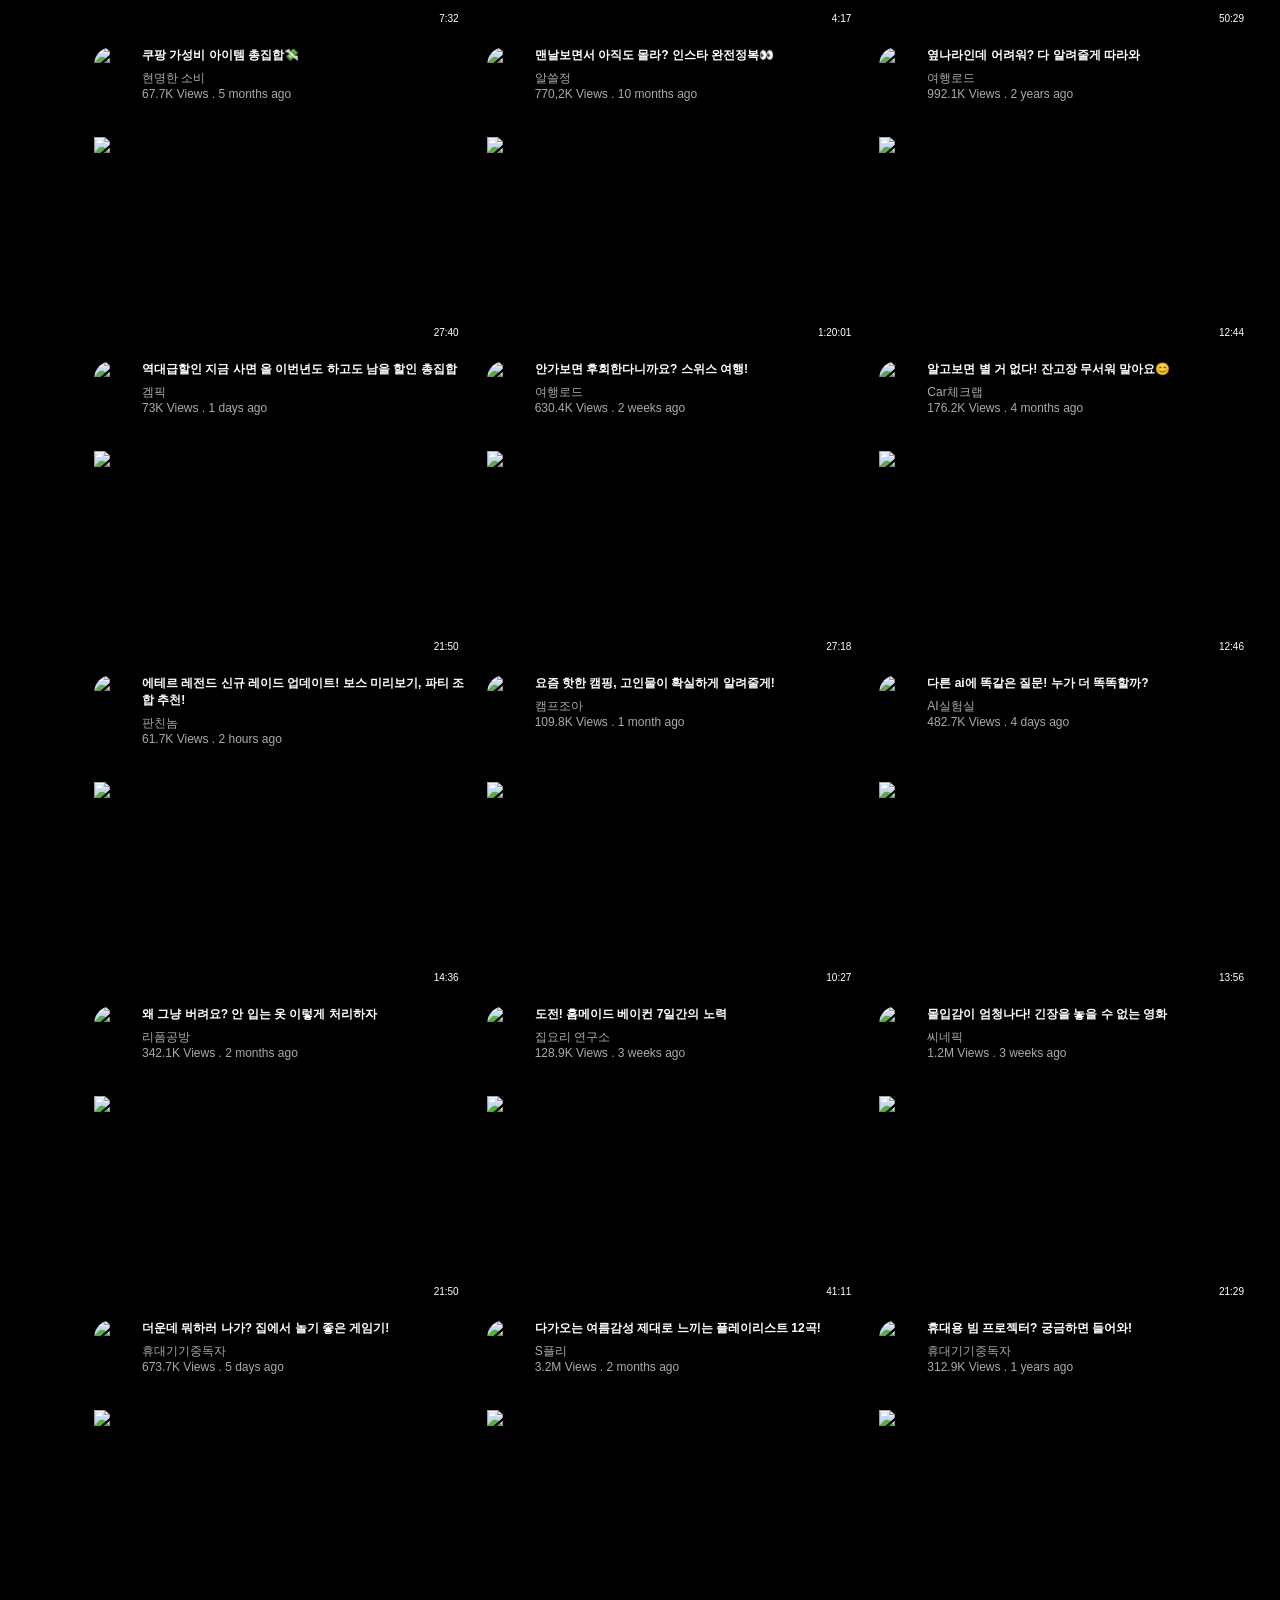
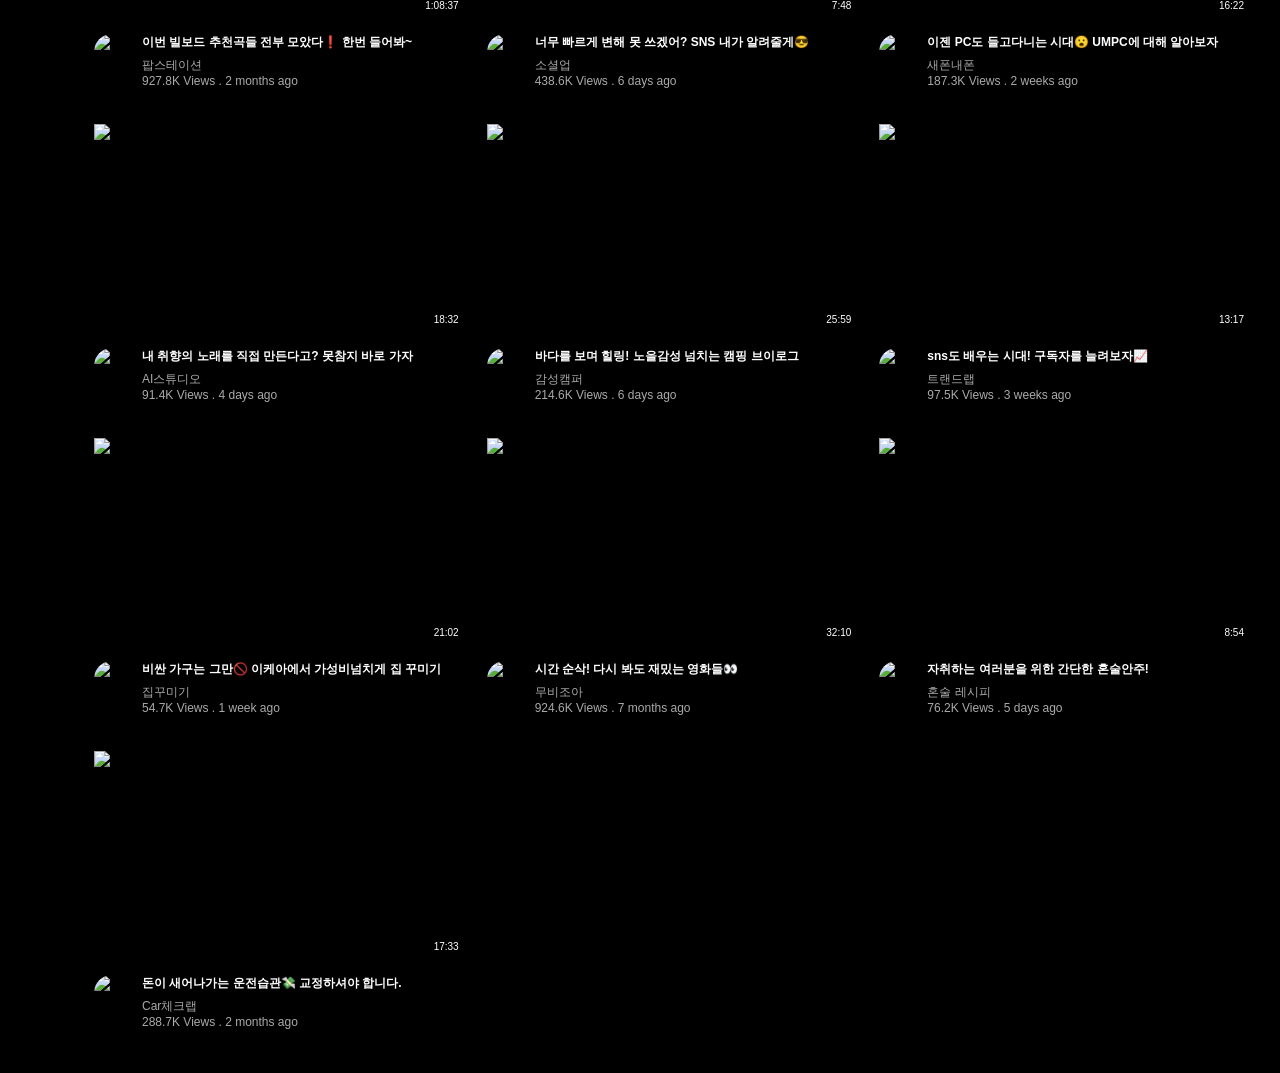
==== commit 0cf5f078: "feat: 각 태그별 카드3개씩 맞추기" ====
--- a/index.html
+++ b/index.html
@@ -393,7 +393,7 @@
                         </div>
                         <div class="video-bottom">
                             <!-- 하단 프로필이미지 -->
-                            <img src="https://pub-b15f5fc07ddb441e8d9a1de9f83f2c2f.r2.dev/test/project/ai-p.png" alt="youtuber-img" class="youtuber-img">
+                            <img src="https://pub-b15f5fc07ddb441e8d9a1de9f83f2c2f.r2.dev/test/project/ai2-p.png" alt="youtuber-img" class="youtuber-img">
                             <div class="card-text">
                                 <!-- 하단 영상 제목 -->
                                 <span class="video_title">코딩 누가 더 잘해? GPT와 제미나이에게 싸움붙여보기</span>
@@ -448,7 +448,7 @@
                         </div>
                     </article>
                     <!-- 그리드에 들어갈 박스 -->
-                    <article class="video-box it">
+                    <article class="video-box it shopping">
                         <!-- 이미지 그리고 위에 겹칠 시간 표시 블럭 -->
                         <div class="thumb-img">
                             <img src="https://pub-b15f5fc07ddb441e8d9a1de9f83f2c2f.r2.dev/test/project/it.png" alt="it-thumb" class="video-thumb">
@@ -681,6 +681,27 @@
                         </div>
                     </article>
                     <!-- 그리드에 들어갈 박스 -->
+                    <article class="video-box car">
+                        <!-- 이미지 그리고 위에 겹칠 시간 표시 블럭 -->
+                        <div class="thumb-img">
+                            <img src="https://pub-b15f5fc07ddb441e8d9a1de9f83f2c2f.r2.dev/test/project/car2.png" alt="car-thumb" class="video-thumb">
+                            <div class="video-time">12:44</div>
+                        </div>
+                        <div class="video-bottom">
+                            <!-- 하단 프로필이미지 -->
+                            <img src="https://pub-b15f5fc07ddb441e8d9a1de9f83f2c2f.r2.dev/test/project/car2-p.png" alt="youtuber-img" class="youtuber-img">
+                            <div class="card-text">
+                                <!-- 하단 영상 제목 -->
+                                <span class="video_title">알고보면 별 거 없다! 잔고장 무서워 말아요😊</span>
+                                <!-- 하단 게시자 닉네임 및 영상정보 -->
+                                <div class="video_info">
+                                    <span>Car체크랩</span><br>
+                                    <span>176.2K Views . 4 months ago</span>
+                                </div>
+                            </div>
+                        </div>
+                    </article>
+                    <!-- 그리드에 들어갈 박스 -->
                     <article class="video-box game">
                         <!-- 이미지 그리고 위에 겹칠 시간 표시 블럭 -->
                         <div class="thumb-img">
@@ -697,6 +718,384 @@
                                 <div class="video_info">
                                     <span>판친놈</span><br>
                                     <span>61.7K Views . 2 hours ago</span>
+                                </div>
+                            </div>
+                        </div>
+                    </article>
+                    <!-- 그리드에 들어갈 박스 -->
+                    <article class="video-box camping trip">
+                        <!-- 이미지 그리고 위에 겹칠 시간 표시 블럭 -->
+                        <div class="thumb-img">
+                            <img src="https://pub-b15f5fc07ddb441e8d9a1de9f83f2c2f.r2.dev/test/project/camping2.png" alt="camping-thumb" class="video-thumb">
+                            <div class="video-time">27:18</div>
+                        </div>
+                        <div class="video-bottom">
+                            <!-- 하단 프로필이미지 -->
+                            <img src="https://pub-b15f5fc07ddb441e8d9a1de9f83f2c2f.r2.dev/test/project/camping2-p.png" alt="youtuber-img" class="youtuber-img">
+                            <div class="card-text">
+                                <!-- 하단 영상 제목 -->
+                                <span class="video_title">요즘 핫한 캠핑, 고인물이 확실하게 알려줄게!</span>
+                                <!-- 하단 게시자 닉네임 및 영상정보 -->
+                                <div class="video_info">
+                                    <span>캠프조아</span><br>
+                                    <span>109.8K Views . 1 month ago</span>
+                                </div>
+                            </div>
+                        </div>
+                    </article>
+                    <!-- 그리드에 들어갈 박스 -->
+                    <article class="video-box ai">
+                        <!-- 이미지 그리고 위에 겹칠 시간 표시 블럭 -->
+                        <div class="thumb-img">
+                            <img src="https://pub-b15f5fc07ddb441e8d9a1de9f83f2c2f.r2.dev/test/project/ai2.png" alt="ai-thumb" class="video-thumb">
+                            <div class="video-time">12:46</div>
+                        </div>
+                        <div class="video-bottom">
+                            <!-- 하단 프로필이미지 -->
+                            <img src="https://pub-b15f5fc07ddb441e8d9a1de9f83f2c2f.r2.dev/test/project/ai2-p.png" alt="youtuber-img" class="youtuber-img">
+                            <div class="card-text">
+                                <!-- 하단 영상 제목 -->
+                                <span class="video_title">다른 ai에 똑같은 질문! 누가 더 똑똑할까?</span>
+                                <!-- 하단 게시자 닉네임 및 영상정보 -->
+                                <div class="video_info">
+                                    <span>AI실험실</span><br>
+                                    <span>482.7K Views . 4 days ago</span>
+                                </div>
+                            </div>
+                        </div>
+                    </article>
+                    <!-- 그리드에 들어갈 박스 -->
+                    <article class="video-box diy">
+                        <!-- 이미지 그리고 위에 겹칠 시간 표시 블럭 -->
+                        <div class="thumb-img">
+                            <img src="https://pub-b15f5fc07ddb441e8d9a1de9f83f2c2f.r2.dev/test/project/diy2.png" alt="diy-thumb" class="video-thumb">
+                            <div class="video-time">14:36</div>
+                        </div>
+                        <div class="video-bottom">
+                            <!-- 하단 프로필이미지 -->
+                            <img src="https://pub-b15f5fc07ddb441e8d9a1de9f83f2c2f.r2.dev/test/project/diy2-p.png" alt="youtuber-img" class="youtuber-img">
+                            <div class="card-text">
+                                <!-- 하단 영상 제목 -->
+                                <span class="video_title">왜 그냥 버려요? 안 입는 옷 이렇게 처리하자</span>
+                                <!-- 하단 게시자 닉네임 및 영상정보 -->
+                                <div class="video_info">
+                                    <span>리폼공방</span><br>
+                                    <span>342.1K Views . 2 months ago</span>
+                                </div>
+                            </div>
+                        </div>
+                    </article>
+                    <!-- 그리드에 들어갈 박스 -->
+                    <article class="video-box cook food">
+                        <!-- 이미지 그리고 위에 겹칠 시간 표시 블럭 -->
+                        <div class="thumb-img">
+                            <img src="https://pub-b15f5fc07ddb441e8d9a1de9f83f2c2f.r2.dev/test/project/cook2.png" alt="cook-thumb" class="video-thumb">
+                            <div class="video-time">10:27</div>
+                        </div>
+                        <div class="video-bottom">
+                            <!-- 하단 프로필이미지 -->
+                            <img src="https://pub-b15f5fc07ddb441e8d9a1de9f83f2c2f.r2.dev/test/project/cook2-p.png" alt="youtuber-img" class="youtuber-img">
+                            <div class="card-text">
+                                <!-- 하단 영상 제목 -->
+                                <span class="video_title">도전! 홈메이드 베이컨 7일간의 노력</span>
+                                <!-- 하단 게시자 닉네임 및 영상정보 -->
+                                <div class="video_info">
+                                    <span>집요리 연구소</span><br>
+                                    <span>128.9K Views . 3 weeks ago</span>
+                                </div>
+                            </div>
+                        </div>
+                    </article>
+                    <!-- 그리드에 들어갈 박스 -->
+                    <article class="video-box movie">
+                        <!-- 이미지 그리고 위에 겹칠 시간 표시 블럭 -->
+                        <div class="thumb-img">
+                            <img src="https://pub-b15f5fc07ddb441e8d9a1de9f83f2c2f.r2.dev/test/project/movie2.png" alt="movie-thumb" class="video-thumb">
+                            <div class="video-time">13:56</div>
+                        </div>
+                        <div class="video-bottom">
+                            <!-- 하단 프로필이미지 -->
+                            <img src="https://pub-b15f5fc07ddb441e8d9a1de9f83f2c2f.r2.dev/test/project/movie2-p.png" alt="youtuber-img" class="youtuber-img">
+                            <div class="card-text">
+                                <!-- 하단 영상 제목 -->
+                                <span class="video_title">몰입감이 엄청나다! 긴장을 놓을 수 없는 영화</span>
+                                <!-- 하단 게시자 닉네임 및 영상정보 -->
+                                <div class="video_info">
+                                    <span>씨네픽</span><br>
+                                    <span>1.2M Views . 3 weeks ago</span>
+                                </div>
+                            </div>
+                        </div>
+                    </article>
+                    <!-- 그리드에 들어갈 박스 -->
+                    <article class="video-box it game">
+                        <!-- 이미지 그리고 위에 겹칠 시간 표시 블럭 -->
+                        <div class="thumb-img">
+                            <img src="https://pub-b15f5fc07ddb441e8d9a1de9f83f2c2f.r2.dev/test/project/it2.png" alt="it-thumb" class="video-thumb">
+                            <div class="video-time">21:50</div>
+                        </div>
+                        <div class="video-bottom">
+                            <!-- 하단 프로필이미지 -->
+                            <img src="https://pub-b15f5fc07ddb441e8d9a1de9f83f2c2f.r2.dev/test/project/it2-p.png" alt="youtuber-img" class="youtuber-img">
+                            <div class="card-text">
+                                <!-- 하단 영상 제목 -->
+                                <span class="video_title">더운데 뭐하러 나가? 집에서 놀기 좋은 게임기!</span>
+                                <!-- 하단 게시자 닉네임 및 영상정보 -->
+                                <div class="video_info">
+                                    <span>휴대기기중독자</span><br>
+                                    <span>673.7K Views . 5 days ago</span>
+                                </div>
+                            </div>
+                        </div>
+                    </article>
+                    <!-- 그리드에 들어갈 박스 -->
+                    <article class="video-box music">
+                        <!-- 이미지 그리고 위에 겹칠 시간 표시 블럭 -->
+                        <div class="thumb-img">
+                            <img src="https://pub-b15f5fc07ddb441e8d9a1de9f83f2c2f.r2.dev/test/project/music2.png" alt="music-thumb" class="video-thumb">
+                            <div class="video-time">41:11</div>
+                        </div>
+                        <div class="video-bottom">
+                            <!-- 하단 프로필이미지 -->
+                            <img src="https://pub-b15f5fc07ddb441e8d9a1de9f83f2c2f.r2.dev/test/project/music2-p.png" alt="youtuber-img" class="youtuber-img">
+                            <div class="card-text">
+                                <!-- 하단 영상 제목 -->
+                                <span class="video_title">다가오는 여름감성 제대로 느끼는 플레이리스트 12곡!</span>
+                                <!-- 하단 게시자 닉네임 및 영상정보 -->
+                                <div class="video_info">
+                                    <span>S플리</span><br>
+                                    <span>3.2M Views . 2 months ago</span>
+                                </div>
+                            </div>
+                        </div>
+                    </article>
+                    <!-- 그리드에 들어갈 박스 -->
+                    <article class="video-box shopping it">
+                        <!-- 이미지 그리고 위에 겹칠 시간 표시 블럭 -->
+                        <div class="thumb-img">
+                            <img src="https://pub-b15f5fc07ddb441e8d9a1de9f83f2c2f.r2.dev/test/project/shopping2.png" alt="shopping-thumb" class="video-thumb">
+                            <div class="video-time">21:29</div>
+                        </div>
+                        <div class="video-bottom">
+                            <!-- 하단 프로필이미지 -->
+                            <img src="https://pub-b15f5fc07ddb441e8d9a1de9f83f2c2f.r2.dev/test/project/it2-p.png" alt="youtuber-img" class="youtuber-img">
+                            <div class="card-text">
+                                <!-- 하단 영상 제목 -->
+                                <span class="video_title">휴대용 빔 프로젝터? 궁금하면 들어와!</span>
+                                <!-- 하단 게시자 닉네임 및 영상정보 -->
+                                <div class="video_info">
+                                    <span>휴대기기중독자</span><br>
+                                    <span>312.9K Views . 1 years ago</span>
+                                </div>
+                            </div>
+                        </div>
+                    </article>
+                    <!-- 그리드에 들어갈 박스 -->
+                    <article class="video-box music">
+                        <!-- 이미지 그리고 위에 겹칠 시간 표시 블럭 -->
+                        <div class="thumb-img">
+                            <img src="https://pub-b15f5fc07ddb441e8d9a1de9f83f2c2f.r2.dev/test/project/music3.png" alt="music-thumb" class="video-thumb">
+                            <div class="video-time">1:08:37</div>
+                        </div>
+                        <div class="video-bottom">
+                            <!-- 하단 프로필이미지 -->
+                            <img src="https://pub-b15f5fc07ddb441e8d9a1de9f83f2c2f.r2.dev/test/project/music3-p.png" alt="youtuber-img" class="youtuber-img">
+                            <div class="card-text">
+                                <!-- 하단 영상 제목 -->
+                                <span class="video_title">이번 빌보드 추천곡들 전부 모았다❗ 한번 들어봐~</span>
+                                <!-- 하단 게시자 닉네임 및 영상정보 -->
+                                <div class="video_info">
+                                    <span>팝스테이션</span><br>
+                                    <span>927.8K Views . 2 months ago</span>
+                                </div>
+                            </div>
+                        </div>
+                    </article>
+                    <!-- 그리드에 들어갈 박스 -->
+                    <article class="video-box sns">
+                        <!-- 이미지 그리고 위에 겹칠 시간 표시 블럭 -->
+                        <div class="thumb-img">
+                            <img src="https://pub-b15f5fc07ddb441e8d9a1de9f83f2c2f.r2.dev/test/project/SNS2.png" alt="sns-thumb" class="video-thumb">
+                            <div class="video-time">7:48</div>
+                        </div>
+                        <div class="video-bottom">
+                            <!-- 하단 프로필이미지 -->
+                            <img src="https://pub-b15f5fc07ddb441e8d9a1de9f83f2c2f.r2.dev/test/project/sns2-p.png" alt="youtuber-img" class="youtuber-img">
+                            <div class="card-text">
+                                <!-- 하단 영상 제목 -->
+                                <span class="video_title">너무 빠르게 변해 못 쓰겠어? SNS 내가 알려줄게😎</span>
+                                <!-- 하단 게시자 닉네임 및 영상정보 -->
+                                <div class="video_info">
+                                    <span>소셜업</span><br>
+                                    <span>438.6K Views . 6 days ago</span>
+                                </div>
+                            </div>
+                        </div>
+                    </article>
+                    <!-- 그리드에 들어갈 박스 -->
+                    <article class="video-box it">
+                        <!-- 이미지 그리고 위에 겹칠 시간 표시 블럭 -->
+                        <div class="thumb-img">
+                            <img src="https://pub-b15f5fc07ddb441e8d9a1de9f83f2c2f.r2.dev/test/project/it3.png" alt="it-thumb" class="video-thumb">
+                            <div class="video-time">16:22</div>
+                        </div>
+                        <div class="video-bottom">
+                            <!-- 하단 프로필이미지 -->
+                            <img src="https://pub-b15f5fc07ddb441e8d9a1de9f83f2c2f.r2.dev/test/project/it-p.png" alt="youtuber-img" class="youtuber-img">
+                            <div class="card-text">
+                                <!-- 하단 영상 제목 -->
+                                <span class="video_title">이젠 PC도 들고다니는 시대😮 UMPC에 대해 알아보자</span>
+                                <!-- 하단 게시자 닉네임 및 영상정보 -->
+                                <div class="video_info">
+                                    <span>새폰내폰</span><br>
+                                    <span>187.3K Views . 2 weeks ago</span>
+                                </div>
+                            </div>
+                        </div>
+                    </article>
+                    <!-- 그리드에 들어갈 박스 -->
+                    <article class="video-box ai">
+                        <!-- 이미지 그리고 위에 겹칠 시간 표시 블럭 -->
+                        <div class="thumb-img">
+                            <img src="https://pub-b15f5fc07ddb441e8d9a1de9f83f2c2f.r2.dev/test/project/ai3.png" alt="ai-thumb" class="video-thumb">
+                            <div class="video-time">18:32</div>
+                        </div>
+                        <div class="video-bottom">
+                            <!-- 하단 프로필이미지 -->
+                            <img src="https://pub-b15f5fc07ddb441e8d9a1de9f83f2c2f.r2.dev/test/project/ai-p.png" alt="youtuber-img" class="youtuber-img">
+                            <div class="card-text">
+                                <!-- 하단 영상 제목 -->
+                                <span class="video_title">내 취향의 노래를 직접 만든다고? 못참지 바로 가자</span>
+                                <!-- 하단 게시자 닉네임 및 영상정보 -->
+                                <div class="video_info">
+                                    <span>AI스튜디오</span><br>
+                                    <span>91.4K Views . 4 days ago</span>
+                                </div>
+                            </div>
+                        </div>
+                    </article>
+                    <!-- 그리드에 들어갈 박스 -->
+                    <article class="video-box camping trip">
+                        <!-- 이미지 그리고 위에 겹칠 시간 표시 블럭 -->
+                        <div class="thumb-img">
+                            <img src="https://pub-b15f5fc07ddb441e8d9a1de9f83f2c2f.r2.dev/test/project/camping3.png" alt="camping-thumb" class="video-thumb">
+                            <div class="video-time">25:59</div>
+                        </div>
+                        <div class="video-bottom">
+                            <!-- 하단 프로필이미지 -->
+                            <img src="https://pub-b15f5fc07ddb441e8d9a1de9f83f2c2f.r2.dev/test/project/camping-p.png" alt="youtuber-img" class="youtuber-img">
+                            <div class="card-text">
+                                <!-- 하단 영상 제목 -->
+                                <span class="video_title">바다를 보며 힐링! 노을감성 넘치는 캠핑 브이로그</span>
+                                <!-- 하단 게시자 닉네임 및 영상정보 -->
+                                <div class="video_info">
+                                    <span>감성캠퍼</span><br>
+                                    <span>214.6K Views . 6 days ago</span>
+                                </div>
+                            </div>
+                        </div>
+                    </article>
+                    <!-- 그리드에 들어갈 박스 -->
+                    <article class="video-box sns">
+                        <!-- 이미지 그리고 위에 겹칠 시간 표시 블럭 -->
+                        <div class="thumb-img">
+                            <img src="https://pub-b15f5fc07ddb441e8d9a1de9f83f2c2f.r2.dev/test/project/SNS3.png" alt="sns-thumb" class="video-thumb">
+                            <div class="video-time">13:17</div>
+                        </div>
+                        <div class="video-bottom">
+                            <!-- 하단 프로필이미지 -->
+                            <img src="https://pub-b15f5fc07ddb441e8d9a1de9f83f2c2f.r2.dev/test/project/sns3-p.png" alt="youtuber-img" class="youtuber-img">
+                            <div class="card-text">
+                                <!-- 하단 영상 제목 -->
+                                <span class="video_title">sns도 배우는 시대! 구독자를 늘려보자📈</span>
+                                <!-- 하단 게시자 닉네임 및 영상정보 -->
+                                <div class="video_info">
+                                    <span>트랜드랩</span><br>
+                                    <span>97.5K Views . 3 weeks ago</span>
+                                </div>
+                            </div>
+                        </div>
+                    </article>
+                    <!-- 그리드에 들어갈 박스 -->
+                    <article class="video-box diy shopping">
+                        <!-- 이미지 그리고 위에 겹칠 시간 표시 블럭 -->
+                        <div class="thumb-img">
+                            <img src="https://pub-b15f5fc07ddb441e8d9a1de9f83f2c2f.r2.dev/test/project/diy3.png" alt="diy-thumb" class="video-thumb">
+                            <div class="video-time">21:02</div>
+                        </div>
+                        <div class="video-bottom">
+                            <!-- 하단 프로필이미지 -->
+                            <img src="https://pub-b15f5fc07ddb441e8d9a1de9f83f2c2f.r2.dev/test/project/diy3-p.png" alt="youtuber-img" class="youtuber-img">
+                            <div class="card-text">
+                                <!-- 하단 영상 제목 -->
+                                <span class="video_title">비싼 가구는 그만🚫 이케아에서 가성비넘치게 집 꾸미기</span>
+                                <!-- 하단 게시자 닉네임 및 영상정보 -->
+                                <div class="video_info">
+                                    <span>집꾸미기</span><br>
+                                    <span>54.7K Views . 1 week ago</span>
+                                </div>
+                            </div>
+                        </div>
+                    </article>
+                    <!-- 그리드에 들어갈 박스 -->
+                    <article class="video-box movie">
+                        <!-- 이미지 그리고 위에 겹칠 시간 표시 블럭 -->
+                        <div class="thumb-img">
+                            <img src="https://pub-b15f5fc07ddb441e8d9a1de9f83f2c2f.r2.dev/test/project/movie3.png" alt="movie-thumb" class="video-thumb">
+                            <div class="video-time">32:10</div>
+                        </div>
+                        <div class="video-bottom">
+                            <!-- 하단 프로필이미지 -->
+                            <img src="https://pub-b15f5fc07ddb441e8d9a1de9f83f2c2f.r2.dev/test/project/movie-p.png" alt="youtuber-img" class="youtuber-img">
+                            <div class="card-text">
+                                <!-- 하단 영상 제목 -->
+                                <span class="video_title">시간 순삭! 다시 봐도 재밌는 영화들👀</span>
+                                <!-- 하단 게시자 닉네임 및 영상정보 -->
+                                <div class="video_info">
+                                    <span>무비조아</span><br>
+                                    <span>924.6K Views . 7 months ago</span>
+                                </div>
+                            </div>
+                        </div>
+                    </article>
+                    <!-- 그리드에 들어갈 박스 -->
+                    <article class="video-box cook food">
+                        <!-- 이미지 그리고 위에 겹칠 시간 표시 블럭 -->
+                        <div class="thumb-img">
+                            <img src="https://pub-b15f5fc07ddb441e8d9a1de9f83f2c2f.r2.dev/test/project/cook3.png" alt="cook-thumb" class="video-thumb">
+                            <div class="video-time">8:54</div>
+                        </div>
+                        <div class="video-bottom">
+                            <!-- 하단 프로필이미지 -->
+                            <img src="https://pub-b15f5fc07ddb441e8d9a1de9f83f2c2f.r2.dev/test/project/cook3-p.png" alt="youtuber-img" class="youtuber-img">
+                            <div class="card-text">
+                                <!-- 하단 영상 제목 -->
+                                <span class="video_title">자취하는 여러분을 위한 간단한 혼술안주!</span>
+                                <!-- 하단 게시자 닉네임 및 영상정보 -->
+                                <div class="video_info">
+                                    <span>혼술 레시피</span><br>
+                                    <span>76.2K Views . 5 days ago</span>
+                                </div>
+                            </div>
+                        </div>
+                    </article>
+                    <!-- 그리드에 들어갈 박스 -->
+                    <article class="video-box car">
+                        <!-- 이미지 그리고 위에 겹칠 시간 표시 블럭 -->
+                        <div class="thumb-img">
+                            <img src="https://pub-b15f5fc07ddb441e8d9a1de9f83f2c2f.r2.dev/test/project/car3.png" alt="car-thumb" class="video-thumb">
+                            <div class="video-time">17:33</div>
+                        </div>
+                        <div class="video-bottom">
+                            <!-- 하단 프로필이미지 -->
+                            <img src="https://pub-b15f5fc07ddb441e8d9a1de9f83f2c2f.r2.dev/test/project/car2-p.png" alt="youtuber-img" class="youtuber-img">
+                            <div class="card-text">
+                                <!-- 하단 영상 제목 -->
+                                <span class="video_title">돈이 새어나가는 운전습관💸 교정하셔야 합니다.</span>
+                                <!-- 하단 게시자 닉네임 및 영상정보 -->
+                                <div class="video_info">
+                                    <span>Car체크랩</span><br>
+                                    <span>288.7K Views . 2 months ago</span>
                                 </div>
                             </div>
                         </div>
--- a/home.css
+++ b/home.css
@@ -131,10 +131,11 @@
 /* 하단 영상 썸네일 그리드 */
 .main-grid {
     display: grid;
-    grid-template-columns: repeat(auto-fit, 320px);
+    grid-template-columns: repeat(auto-fit, minmax(320px, 1fr));
     gap: 16px; margin: 24px;
     cursor: pointer;
 }
+
 .video-box {
     background-color: #000;
     min-width: 0;
@@ -200,7 +201,7 @@
     width:calc(100% - 240px);
 }
 .sidebar-checkbox:checked ~ .home-main .main-grid {
-    grid-template-columns: repeat(auto-fit, 276px);
+    grid-template-columns: repeat(auto-fit, minmax(276px, 1fr));
 }
 
 /* 최하단 반응형 적용구간 */
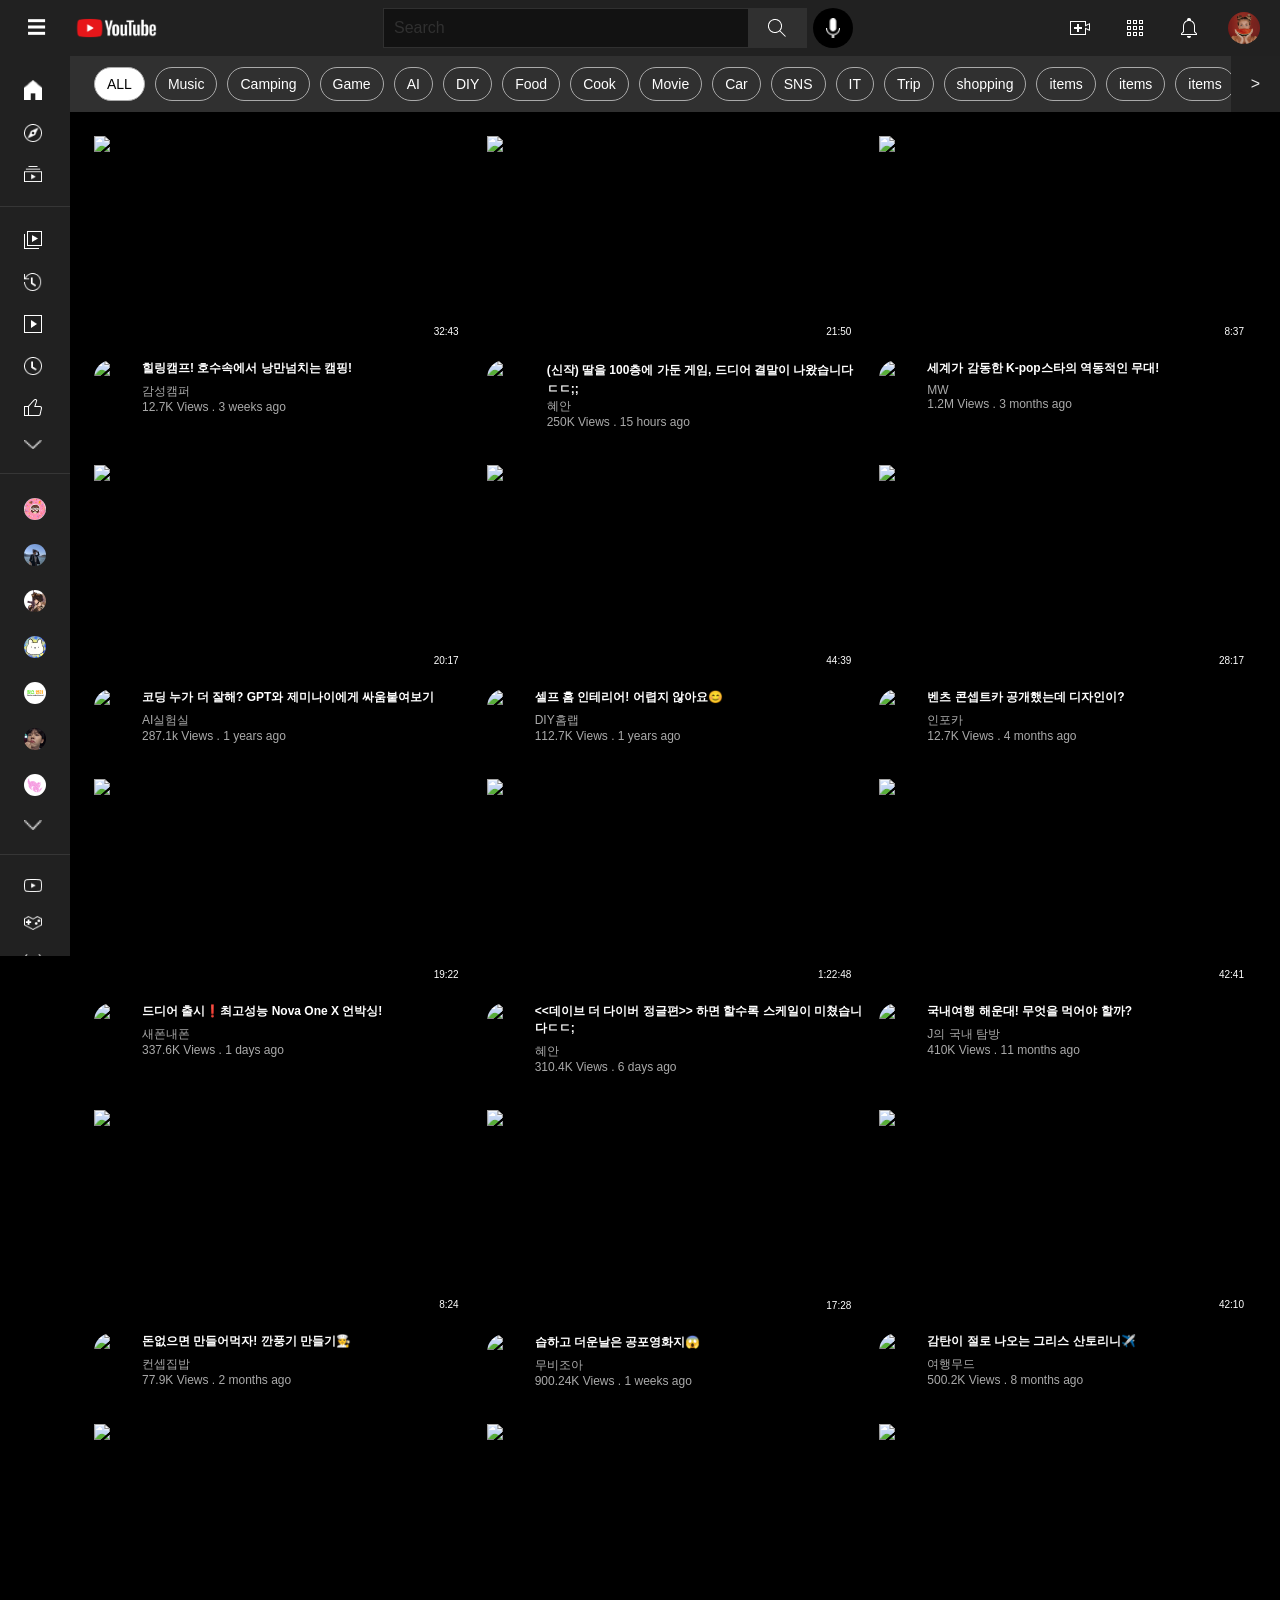
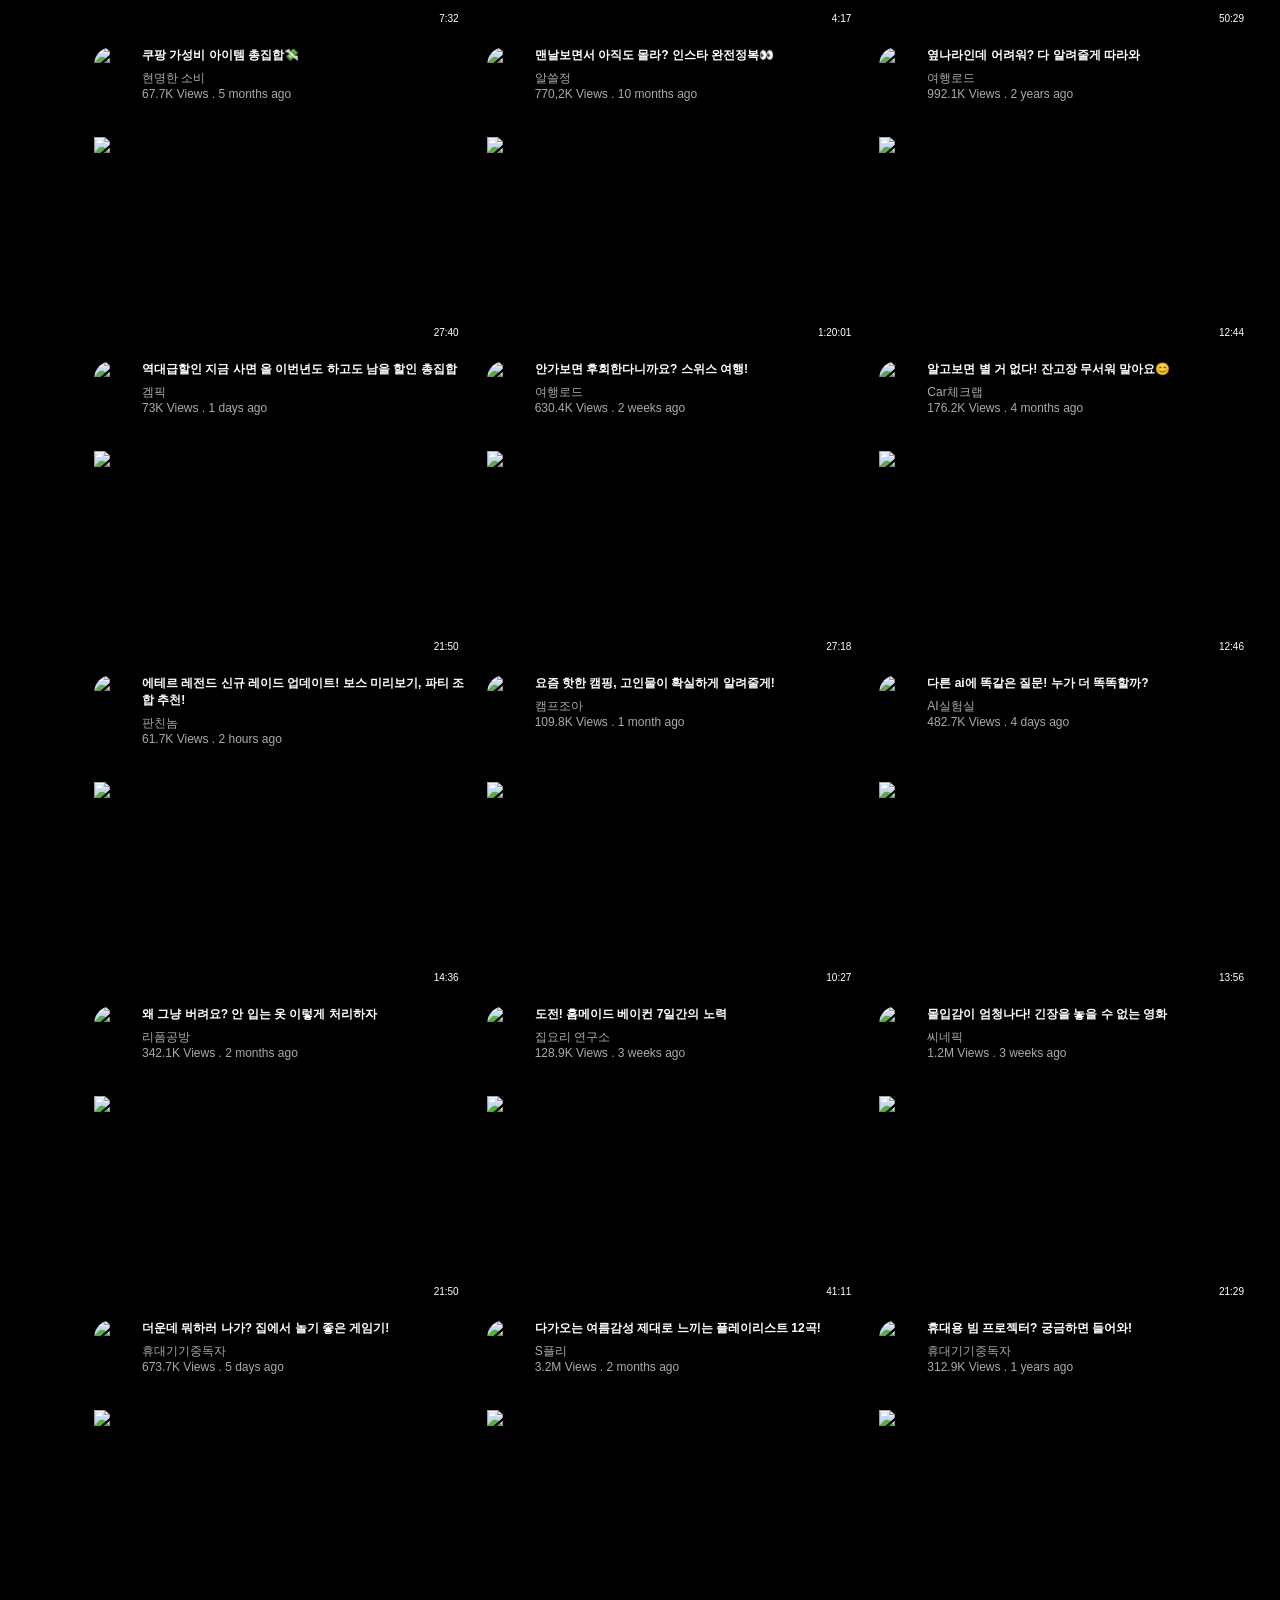
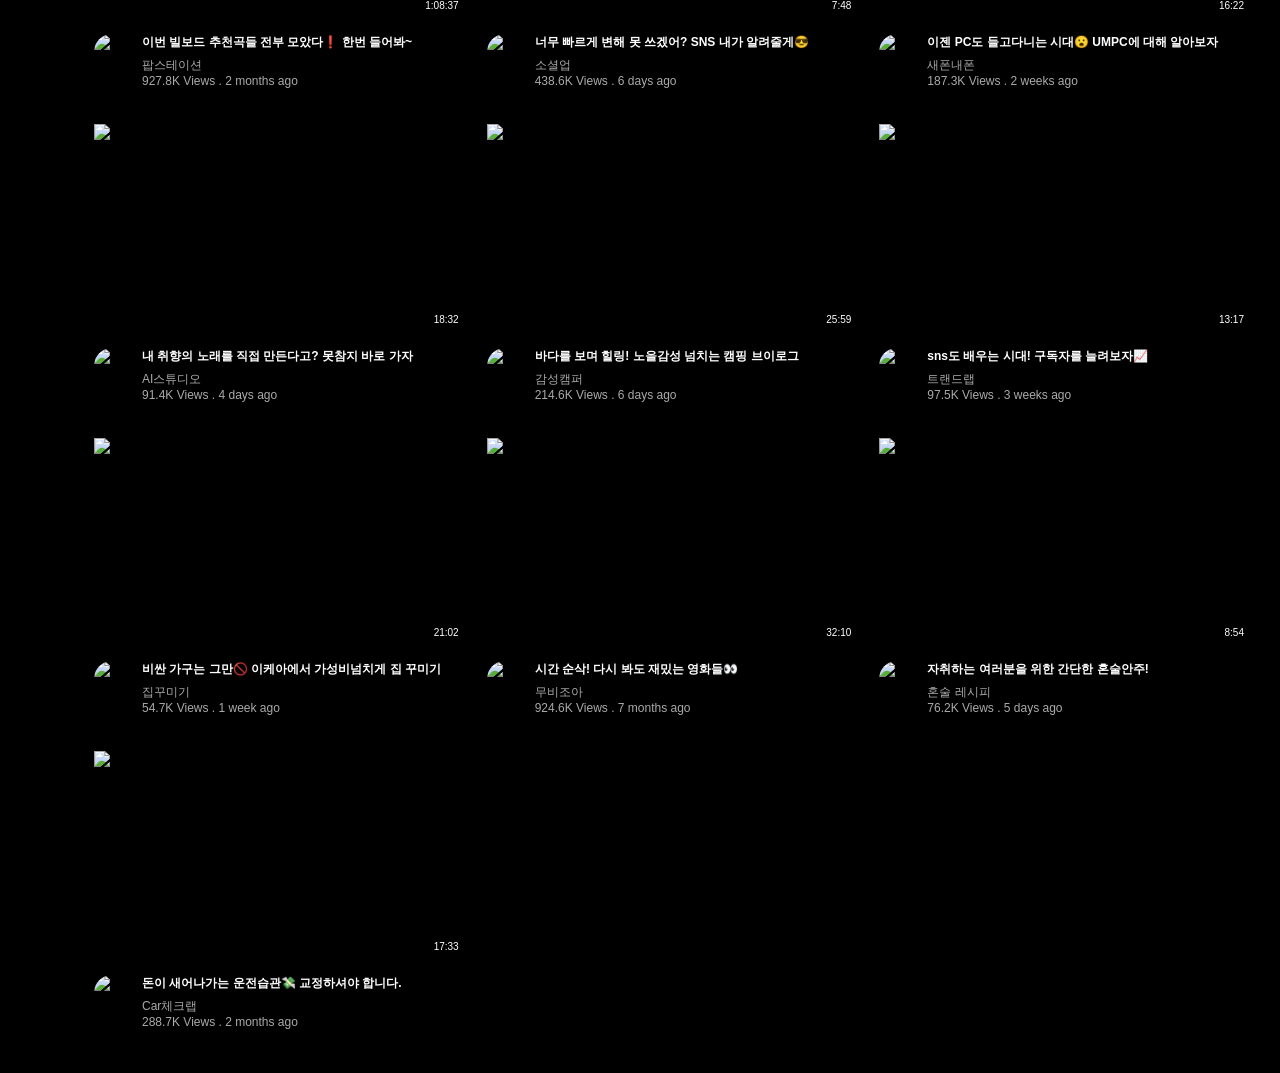
==== commit 5d9a8f40: "feat: channelpage mobile - sidebar overlay 추가" ====
--- a/index.html
+++ b/index.html
@@ -5,7 +5,7 @@
     <meta name="viewport" content="width=device-width, initial-scale=1.0">
     <title>youtube clone page</title>
     <link rel="stylesheet" href="./home.css">
-    <link rel="stylesheet" href="./header+sidebar.css">
+    <link rel="stylesheet" href="./style.css">
 </head>
 <body>
     <!-- 헤더 -->
--- a/home.css
+++ b/home.css
@@ -30,7 +30,6 @@
     width: calc(100vw - 70px);
     padding-top: 56px;
     min-width: 0;
-    transition: margin-left 0.2s ease;
 }
 .filter {
     width: 100%;
--- a/style.css
+++ b/style.css
@@ -0,0 +1,460 @@
+/* ===================
+    0. 리샛 + 공통 + 색
+====================== */
+* {
+  margin: 0;
+  padding: 0;
+  box-sizing: border-box;
+}
+
+:root {
+  --bg: #212121;
+  --bg-2: #121212;
+  --bg-3: #181818;
+  --border: #303030;
+  --text: #fff;
+  --black: #000;
+  --gray: #aaaaaa;
+  --gray-2: #eaeaea;
+  --y-point: #cc0000;
+}
+
+body {
+  font-family: "Pretendard", sans-serif;
+  min-height: 100vh;
+  background-color: #000;
+  overflow-x: hidden;
+}
+
+a {
+  text-decoration: none;
+  color: inherit;
+}
+
+ul,
+li {
+  list-style: none;
+}
+
+img {
+  display: block;
+  width: 100%;
+  object-fit: cover;
+}
+
+/* ===================
+    1. 헤더
+====================== */
+header {
+  position: fixed;
+  z-index: 9999;
+  top: 0;
+  left: 0;
+  right: 0;
+  height: 56px;
+  padding: 8px 16px;
+  display: flex;
+  align-items: center;
+  justify-content: space-between;
+  gap: 20px;
+  color: var(--text);
+  background-color: var(--bg);
+}
+
+.header-left {
+  display: flex;
+  align-items: center;
+}
+
+.sidebar-btn {
+  width: 40px;
+  height: 40px;
+  display: flex;
+  align-items: center;
+  justify-content: center;
+  border: none;
+  background-color: transparent;
+  font-size: 1.2rem;
+  cursor: pointer;
+  color: var(--text);
+  transition: backgound-color 0.2s ease;
+  border-radius: 50%;
+}
+
+.sidebar-btn:hover {
+  background-color: rgba(255, 255, 255, 0.3);
+}
+
+.menu-btn {
+  cursor: pointer;
+}
+
+.header_logo {
+  width: 120px;
+}
+
+.search-box-wrap {
+  display: flex;
+  align-items: center;
+  height: 100%;
+  width: 470px;
+}
+
+.search-box {
+  display: flex;
+  align-items: center;
+  flex: 1;
+  height: 100%;
+  border: 1px solid var(--border);
+  cursor: pointer;
+}
+
+.search-typing {
+  width: 100%;
+  height: 100%;
+  background-color: var(--bg-2);
+  display: flex;
+  align-items: center;
+  padding-left: 10px;
+  color: var(--border);
+  cursor: text;
+}
+
+.search-icon {
+  flex-shrink: 0;
+  width: auto;
+  height: 100%;
+  padding: 2px 20px;
+  background-color: var(--border);
+  display: flex;
+  align-items: center;
+  justify-content: center;
+  transition: background-color 0.2s ease;
+}
+
+.search-icon:hover {
+  background-color: rgba(255, 255, 255, 0.2);
+}
+
+.mic-icon-box {
+  width: 40px;
+  height: 40px;
+  background-color: var(--black);
+  border-radius: 100px;
+  margin-left: 6px;
+  padding: 10px;
+  display: flex;
+  align-items: center;
+  justify-content: center;
+  cursor: pointer;
+  transition: background-color 0.2s ease;
+}
+
+.mic-icon-box:hover {
+  background-color: rgba(255, 255, 255, 0.2);
+}
+
+.mic-icon {
+  width: auto;
+  height: 100%;
+}
+
+.header_menu {
+  width: 204px;
+  height: 100%;
+  display: flex;
+  align-items: center;
+  justify-content: space-between;
+}
+
+.menu-icon {
+  display: block;
+  width: 40px;
+  height: 40px;
+  padding: 10px;
+  border-radius: 50%;
+  display: flex;
+  align-items: center;
+  justify-content: center;
+  transition: background-color 0.2s ease;
+}
+
+.menu-icon:hover {
+  background-color: rgba(255, 255, 255, 0.2);
+}
+
+.apps,
+.notif {
+  padding: 12px;
+}
+
+.header-profile {
+  display: block;
+  width: 40px;
+  padding: 4px;
+  overflow: hidden;
+}
+
+.header-profile img {
+  border-radius: 50%;
+}
+/* ===================
+    2. 사이드바
+====================== */
+
+/*
+.sidebar {
+  display: flex;
+  flex-direction: column;
+  position: fixed;
+  top: 56px;
+  left: 0;
+  z-index: 9999;
+  background-color: var(--bg);
+  padding-right: 15px;
+  padding-bottom: 100px;
+  width: 240px;
+  height: 100vh;
+  overflow-y: auto;
+  color: var(--text);
+
+  &::-webkit-scrollbar {
+    display: none;
+  }
+
+  scrollbar-width: none;
+
+  -ms-overflow-style: none;
+}
+
+.sidebar ul {
+  padding: 12px 0;
+  border-bottom: 1px solid rgba(234, 234, 234, 0.1);
+}
+
+.menu {
+  display: flex;
+  align-items: center;
+  gap: 24px;
+  font-size: 0.9rem;
+  font-weight: 400;
+  padding: 10px 10px 10px 24px;
+  cursor: pointer;
+}
+
+.sidebar img {
+  width: 16px;
+}
+
+.menu-title {
+  font-size: 0.9rem;
+  font-weight: 700;
+  padding: 10px 24px;
+  color: var(--gray);
+}
+
+.youtuber img {
+  width: 24px;
+  border-radius: 50%;
+  overflow: hidden;
+}
+
+.sidebar .footer {
+  border: none;
+}
+
+.footer-item {
+  padding: 16px 24px;
+  font-size: 0.8rem;
+  font-weight: 700;
+  color: var(--gray);
+  display: flex;
+  flex-wrap: wrap;
+  gap: 4px;
+}
+*/
+
+.sidebar-checkbox {
+  display: none;
+}
+
+/* =========================
+   사이드바 기본 상태 (닫힘)
+============================ */
+.sidebar {
+  display: flex;
+  flex-direction: column;
+  position: fixed;
+  top: 56px;
+  left: 0;
+  z-index: 9999;
+  background-color: var(--bg);
+  padding-bottom: 50px;
+  width: 70px;
+  height: 100vh;
+  overflow-y: auto;
+  overflow-x: hidden;
+  color: var(--text);
+  transition: width ease;
+
+  &::-webkit-scrollbar {
+    display: none;
+  }
+  scrollbar-width: none;
+  -ms-overflow-style: none;
+}
+
+.sidebar ul {
+  padding: 12px 0;
+  border-bottom: 1px solid rgba(234, 234, 234, 0.1);
+}
+
+.menu {
+  display: flex;
+  align-items: center;
+  gap: 24px;
+  font-size: 0.9rem;
+  font-weight: 400;
+  padding: 12px 0 12px 24px;
+  cursor: pointer;
+  width: 100%;
+  transition: backgound-color 0.2s ease;
+  border-radius: 10px;
+}
+
+.menu:hover {
+  background-color: rgba(255, 255, 255, 0.2);
+}
+
+.sidebar img {
+  width: 18px;
+  flex-shrink: 0;
+}
+
+/* 기본 상태(닫힘)일 때 텍스트 숨기기 */
+.sidebar .menu-item {
+  display: none;
+}
+
+/* 기본 상태(닫힘)일 때 푸터, 타이틀 숨기기 */
+.sidebar .hide-on-close {
+  display: none;
+}
+
+.menu-title {
+  font-size: 0.9rem;
+  font-weight: 700;
+  padding: 10px 24px;
+  color: var(--gray);
+}
+
+.youtuber img {
+  width: 22px;
+  border-radius: 50%;
+  overflow: hidden;
+}
+
+.sidebar .footer {
+  border: none;
+}
+
+.footer-item {
+  padding: 16px 24px;
+  font-size: 0.8rem;
+  font-weight: 700;
+  color: var(--gray);
+  display: flex;
+  flex-wrap: wrap;
+  gap: 4px;
+}
+
+/* ================================================
+   버튼이 클릭되어 체크박스가 ON 되었을 때 (열림)
+=================================================== */
+
+/* 사이드바 너비를 원래대로 */
+.sidebar-checkbox:checked ~ .sidebar {
+  width: 240px;
+  padding-right: 15px;
+  padding-bottom: 100px;
+}
+
+/* 숨겨졌던 메뉴 글자들을 다시 보이게 */
+.sidebar-checkbox:checked ~ .sidebar .menu-item {
+  display: block;
+}
+
+/* 닫혔을 때 숨겼던 하단 메뉴들과 푸터를 다시 보여주기 */
+.sidebar-checkbox:checked ~ .sidebar .hide-on-close {
+  display: flex;
+  flex-direction: column;
+}
+
+.sidebar-checkbox:checked ~ .channel-banner-box,
+.sidebar-checkbox:checked ~ .hero-video,
+.sidebar-checkbox:checked ~ .playlists {
+  margin-left: 240px;
+}
+
+/* ================================================
+   모바일 반응형 레이아웃 (768px 이하)
+=================================================== */
+@media (max-width: 768px) {
+  .sidebar {
+    position: fixed;
+    top: 56px;
+    left: -240px;
+    width: 240px;
+    opacity: 1;
+    visibility: visible;
+    transition: left 0.3s ease;
+    box-shadow: 5px 0 15px rgba(0, 0, 0, 0.2);
+
+    transition-duration: 0s !important;
+
+    transition-property: left, width;
+    transition-timing-function: ease;
+    box-shadow: 5px 0 15px rgba(0, 0, 0, 0.2);
+  }
+
+  .sidebar .menu-item,
+  .sidebar .hide-on-close {
+    display: flex;
+    opacity: 1;
+    visibility: visible;
+  }
+
+  .sidebar-checkbox:checked ~ .sidebar {
+    left: 0;
+    width: 240px;
+  }
+
+  .sidebar-checkbox:checked ~ .channel-banner-box,
+  .sidebar-checkbox:checked ~ .hero-video,
+  .sidebar-checkbox:checked ~ .playlists {
+    margin-left: 0 !important;
+  }
+
+  .channel-banner-box,
+  .hero-video,
+  .playlists {
+    margin-left: 0 !important;
+    transition: none;
+  }
+
+  /* =======================
+     오버레이(배경 어둡게)
+  ========================== */
+
+  .sidebar-checkbox:checked ~ .sidebar::before {
+    content: "";
+    position: fixed;
+    top: 56px;
+    left: 0;
+    width: 100vw;
+    height: 100vh;
+    background-color: rgba(0, 0, 0, 0.5);
+    z-index: -1;
+    cursor: pointer;
+  }
+}
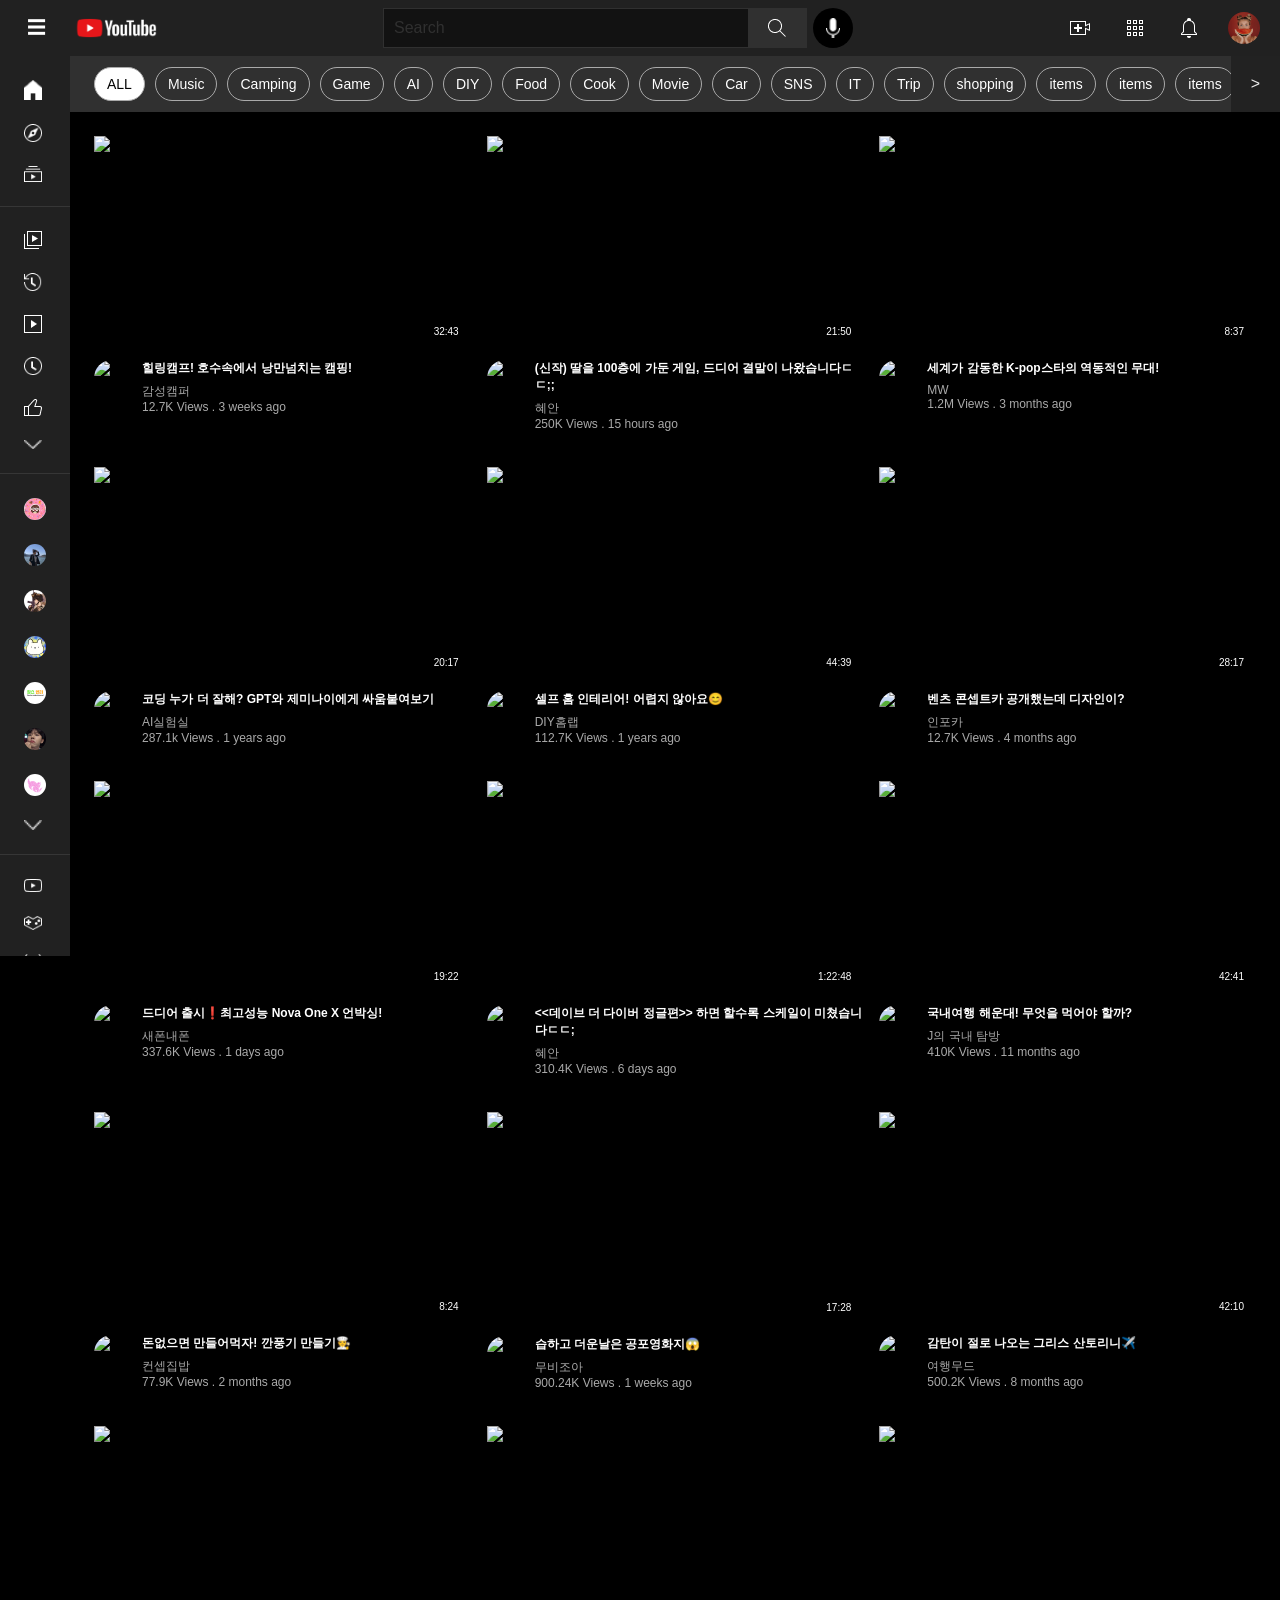
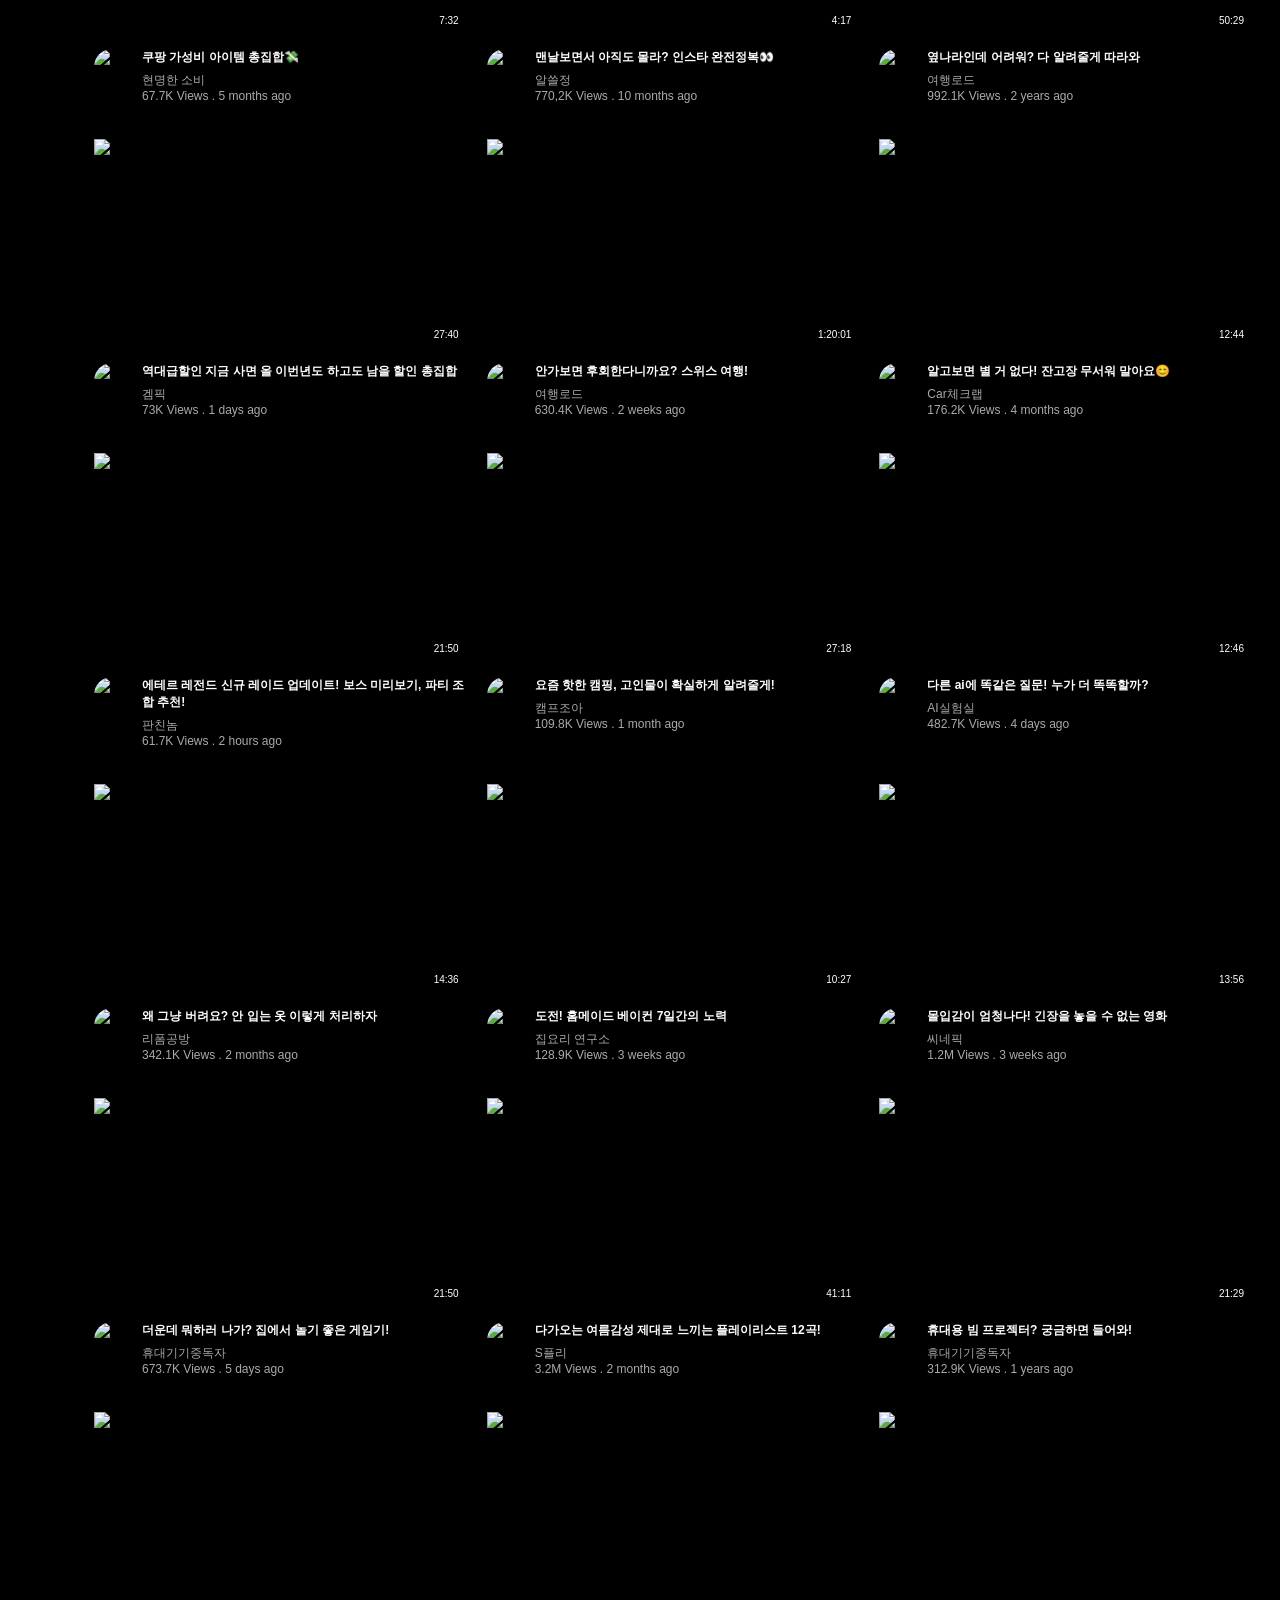
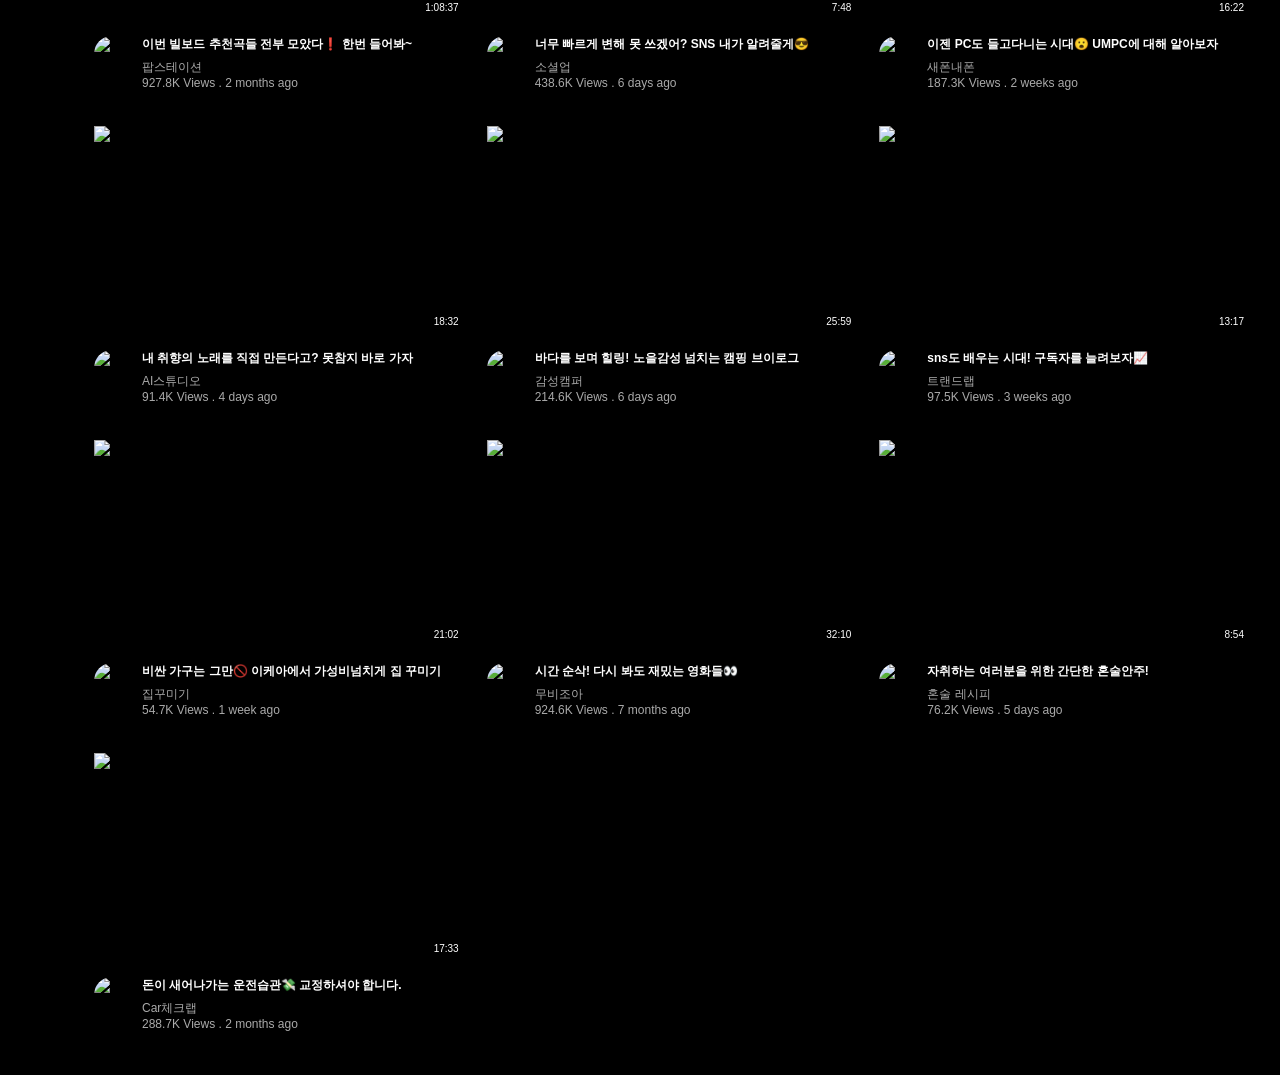
==== commit 1c6d35c4: "feat: homepage hover 추가, 파일 이름 정리" ====
--- a/index.html
+++ b/index.html
@@ -1,1108 +1,1499 @@
-<!DOCTYPE html>
+<!doctype html>
 <html lang="ko">
-<head>
-    <meta charset="UTF-8">
-    <meta name="viewport" content="width=device-width, initial-scale=1.0">
+  <head>
+    <meta charset="UTF-8" />
+    <meta name="viewport" content="width=device-width, initial-scale=1.0" />
     <title>youtube clone page</title>
-    <link rel="stylesheet" href="./home.css">
-    <link rel="stylesheet" href="./style.css">
-</head>
-<body>
+    <link rel="stylesheet" href="home.css" />
+    <link rel="stylesheet" href="style.css" />
+  </head>
+  <body>
     <!-- 헤더 -->
     <header>
-        <!-- 헤더 - 왼쪽 묶음 -->
-        <div class="header-left">
-            <!-- 헤더 - 사이드바 버튼 -->
-            <button class="sidebar-btn">
-                <label for="sidebar-toggle" class="menu-btn">☰</label>
-            </button>
-
-            <!-- 헤더 - 유튜브 로고 -->
-            <a href="#" class="header_logo">
-                <img src="./images/youtube logo.png" alt="유튜브 로고" />
-            </a>
+      <!-- 헤더 - 왼쪽 묶음 -->
+      <div class="header-left">
+        <!-- 헤더 - 사이드바 버튼 -->
+        <button class="sidebar-btn">
+          <label for="sidebar-toggle" class="menu-btn">☰</label>
+        </button>
+
+        <!-- 헤더 - 유튜브 로고 -->
+        <a href="#" class="header_logo">
+          <img src="./images/youtube logo.png" alt="유튜브 로고" />
+        </a>
+      </div>
+
+      <!-- 헤더 - 검색 박스 -->
+      <div class="search-box-wrap">
+        <!-- 검색 박스 - 검색 -->
+        <div class="search-box">
+          <!-- 검색 - 검색 입력 창 -->
+          <div class="search-typing">Search</div>
+
+          <!-- 검색 - 돋보기 버튼 -->
+          <div class="search-icon">
+            <img src="./images/search.png" alt="돋보기 아이콘" />
+          </div>
         </div>
 
-        <!-- 헤더 - 검색 박스 -->
-        <div class="search-box-wrap">
-            <!-- 검색 박스 - 검색 -->
-            <div class="search-box">
-                <!-- 검색 - 검색 입력 창 -->
-                <div class="search-typing">Search</div>
-
-                <!-- 검색 - 돋보기 버튼 -->
-                <div class="search-icon">
-                    <img src="./images/search.png" alt="돋보기 아이콘" />
-                </div>
-            </div>
-
-            <!-- 검색 박스 - 마이크 버튼 -->
-            <div class="mic-icon-box">
-                <img
-                    class="mic-icon"
-                    src="./images/microphone.png"
-                    alt="마이크 아이콘"
-                />
-            </div>
+        <!-- 검색 박스 - 마이크 버튼 -->
+        <div class="mic-icon-box">
+          <img
+            class="mic-icon"
+            src="./images/microphone.png"
+            alt="마이크 아이콘"
+          />
         </div>
-
-        <!-- 헤더 - 네비게이션 -->
-        <nav class="header_menu">
-            <!-- 네비게이션 - 동영상 추가 버튼 -->
-            <a href="#" class="create menu-icon">
-                <img src="./images/create.png" alt="동영상 추가 아이콘" />
-            </a>
-
-            <!-- 네비게이션 - 앱 버튼 -->
-            <a href="#" class="apps menu-icon">
-                <img src="./images/apps.png" alt="앱 아이콘" />
-            </a>
-
-            <!-- 네비게이션 - 알림 버튼 -->
-            <a href="#" class="notif menu-icon">
-                <img src="./images/notification.png" alt="알림 아이콘" />
-            </a>
-
-            <!-- 네비게이션 - 프로필 버튼 -->
-            <a href="#" class="header-profile">
-                <img src="./images/header_nav_profile.jpg" alt="프로필 이미지" />
-            </a>
-        </nav>
+      </div>
+
+      <!-- 헤더 - 네비게이션 -->
+      <nav class="header_menu">
+        <!-- 네비게이션 - 동영상 추가 버튼 -->
+        <a href="#" class="create menu-icon">
+          <img src="./images/create.png" alt="동영상 추가 아이콘" />
+        </a>
+
+        <!-- 네비게이션 - 앱 버튼 -->
+        <a href="#" class="apps menu-icon">
+          <img src="./images/apps.png" alt="앱 아이콘" />
+        </a>
+
+        <!-- 네비게이션 - 알림 버튼 -->
+        <a href="#" class="notif menu-icon">
+          <img src="./images/notification.png" alt="알림 아이콘" />
+        </a>
+
+        <!-- 네비게이션 - 프로필 버튼 -->
+        <a href="#" class="header-profile">
+          <img src="./images/header_nav_profile.jpg" alt="프로필 이미지" />
+        </a>
+      </nav>
     </header>
 
-        <div class="page-layout">
-            <input type="checkbox" id="sidebar-toggle" class="sidebar-checkbox" />
-
-    <nav class="sidebar">
+    <div class="page-layout">
+      <input type="checkbox" id="sidebar-toggle" class="sidebar-checkbox" />
+
+      <nav class="sidebar">
         <!-- 사이드바 - 최상단 -->
         <ul class="top menu-box">
-            <!-- 최상단 - 홈 -->
-            <li class="menu">
-                <img src="./images/Home.png" alt="홈 아이콘" />
-                <a href="#" class="menu-item">홈</a>
-            </li>
-
-            <!-- 최상단 - 탐색 -->
-            <li class="menu">
-                <img src="./images/Explore.png" alt="탐색 아이콘" />
-                <a href="#" class="menu-item">탐색</a>
-            </li>
-
-            <!-- 최상단 - 구독 -->
-            <li class="menu">
-                <img src="./images/subscription.png" alt="구독 아이콘" />
-                <a href="#" class="menu-item">구독</a>
-            </li>
+          <!-- 최상단 - 홈 -->
+          <li class="menu">
+            <img src="./images/Home.png" alt="홈 아이콘" />
+            <a href="#" class="menu-item">홈</a>
+          </li>
+
+          <!-- 최상단 - 탐색 -->
+          <li class="menu">
+            <img src="./images/Explore.png" alt="탐색 아이콘" />
+            <a href="#" class="menu-item">탐색</a>
+          </li>
+
+          <!-- 최상단 - 구독 -->
+          <li class="menu">
+            <img src="./images/subscription.png" alt="구독 아이콘" />
+            <a href="#" class="menu-item">구독</a>
+          </li>
         </ul>
 
         <!-- 사이드바 - 상단 -->
         <ul class="top-2 menu-box">
-            <!-- 상단 - 라이브러리 -->
-            <li class="menu">
-                <img src="./images/Library.png" alt="라이브러리 아이콘" />
-                <a href="#" class="menu-item">라이브러리</a>
-            </li>
-
-            <!-- 상단 - 기록 -->
-            <li class="menu">
-                <img src="./images/History.png" alt="기록 아이콘" />
-                <a href="#" class="menu-item">기록</a>
-            </li>
-
-            <!-- 상단 - 내 동영상 -->
-            <li class="menu">
-                <img src="./images/Your Videos.png" alt="내 동영상 아이콘" />
-                <a href="#" class="menu-item">내 동영상</a>
-            </li>
-
-            <!-- 상단 - 나중에 볼 동영상 -->
-            <li class="menu">
-                <img src="./images/Watch Later.png" alt="나중에 볼 동영상 아이콘" />
-                <a href="#" class="menu-item">나중에 볼 동영상</a>
-            </li>
-
-            <!-- 상단 - 좋아요 표시한 동영상 -->
-            <li class="menu">
-                <img
-                    src="./images/Liked Videos.png"
-                    alt="좋아요 표시한 동영상 아이콘"
-                />
-                <a href="#" class="menu-item">좋아요 표시한 동영상</a>
-            </li>
-
-            <!-- 상단 - 더보기 -->
-            <li class="menu">
-                <img src="./images/Show More.png" alt="더보기 아이콘" />
-                <a href="#" class="menu-item">더보기</a>
-            </li>
+          <!-- 상단 - 라이브러리 -->
+          <li class="menu">
+            <img src="./images/Library.png" alt="라이브러리 아이콘" />
+            <a href="#" class="menu-item">라이브러리</a>
+          </li>
+
+          <!-- 상단 - 기록 -->
+          <li class="menu">
+            <img src="./images/History.png" alt="기록 아이콘" />
+            <a href="#" class="menu-item">기록</a>
+          </li>
+
+          <!-- 상단 - 내 동영상 -->
+          <li class="menu">
+            <img src="./images/Your Videos.png" alt="내 동영상 아이콘" />
+            <a href="#" class="menu-item">내 동영상</a>
+          </li>
+
+          <!-- 상단 - 나중에 볼 동영상 -->
+          <li class="menu">
+            <img src="./images/Watch Later.png" alt="나중에 볼 동영상 아이콘" />
+            <a href="#" class="menu-item">나중에 볼 동영상</a>
+          </li>
+
+          <!-- 상단 - 좋아요 표시한 동영상 -->
+          <li class="menu">
+            <img
+              src="./images/Liked Videos.png"
+              alt="좋아요 표시한 동영상 아이콘"
+            />
+            <a href="#" class="menu-item">좋아요 표시한 동영상</a>
+          </li>
+
+          <!-- 상단 - 더보기 -->
+          <li class="menu">
+            <img src="./images/Show More.png" alt="더보기 아이콘" />
+            <a href="#" class="menu-item">더보기</a>
+          </li>
         </ul>
 
         <!-- 사이드바 - 구독 -->
         <ul class="subs">
-            <!-- 구독 - 타이틀 -->
-            <h4 class="menu-title hide-on-close">구독</h4>
-
-            <!-- 구독 - 아이템*7 -->
-            <li class="menu youtuber">
-                <img src="./images/subscription-01.jpg" alt="구독한 유튜버 프로필" />
-                <a href="#" class="menu-item">가오니의 메뉴판GAONI</a>
-            </li>
-
-            <li class="menu youtuber">
-                <img src="./images/subscription-02.jpg" alt="구독한 유튜버 프로필" />
-                <a href="#" class="menu-item">살뺴조DietJo</a>
-            </li>
-
-            <li class="menu youtuber">
-                <img src="./images/subscription-03.jpg" alt="구독한 유튜버 프로필" />
-                <a href="#" class="menu-item">혜안</a>
-            </li>
-
-            <li class="menu youtuber">
-                <img src="./images/subscription-04.jpg" alt="구독한 유튜버 프로필" />
-                <a href="#" class="menu-item">진돌</a>
-            </li>
-
-            <li class="menu youtuber">
-                <img src="./images/subscription-05.jpg" alt="구독한 유튜버 프로필" />
-                <a href="#" class="menu-item">찰스엔터</a>
-            </li>
-
-            <li class="menu youtuber">
-                <img src="./images/subscription-06.jpg" alt="구독한 유튜버 프로필" />
-                <a href="#" class="menu-item">오늘의 주우재</a>
-            </li>
-
-            <li class="menu youtuber">
-                <img src="./images/subscription-07.jpg" alt="구독한 유튜버 프로필" />
-                <a href="#" class="menu-item">aespa</a>
-            </li>
-
-            <!-- 구독 - 더보기 -->
-            <li class="menu">
-                <img src="./images/Show More.png" alt="더보기 아이콘" />
-                <a href="#" class="menu-item">더보기</a>
-            </li>
+          <!-- 구독 - 타이틀 -->
+          <h4 class="menu-title hide-on-close">구독</h4>
+
+          <!-- 구독 - 아이템*7 -->
+          <li class="menu youtuber">
+            <img
+              src="./images/subscription-01.jpg"
+              alt="구독한 유튜버 프로필"
+            />
+            <a href="#" class="menu-item">가오니의 메뉴판GAONI</a>
+          </li>
+
+          <li class="menu youtuber">
+            <img
+              src="./images/subscription-02.jpg"
+              alt="구독한 유튜버 프로필"
+            />
+            <a href="#" class="menu-item">살뺴조DietJo</a>
+          </li>
+
+          <li class="menu youtuber">
+            <img
+              src="./images/subscription-03.jpg"
+              alt="구독한 유튜버 프로필"
+            />
+            <a href="#" class="menu-item">혜안</a>
+          </li>
+
+          <li class="menu youtuber">
+            <img
+              src="./images/subscription-04.jpg"
+              alt="구독한 유튜버 프로필"
+            />
+            <a href="#" class="menu-item">진돌</a>
+          </li>
+
+          <li class="menu youtuber">
+            <img
+              src="./images/subscription-05.jpg"
+              alt="구독한 유튜버 프로필"
+            />
+            <a href="#" class="menu-item">찰스엔터</a>
+          </li>
+
+          <li class="menu youtuber">
+            <img
+              src="./images/subscription-06.jpg"
+              alt="구독한 유튜버 프로필"
+            />
+            <a href="#" class="menu-item">오늘의 주우재</a>
+          </li>
+
+          <li class="menu youtuber">
+            <img
+              src="./images/subscription-07.jpg"
+              alt="구독한 유튜버 프로필"
+            />
+            <a href="#" class="menu-item">aespa</a>
+          </li>
+
+          <!-- 구독 - 더보기 -->
+          <li class="menu">
+            <img src="./images/Show More.png" alt="더보기 아이콘" />
+            <a href="#" class="menu-item">더보기</a>
+          </li>
         </ul>
 
         <!-- 사이드바 - 유튜브 더 보기 -->
         <ul class="more">
-            <!-- 유튜브 더 보기 - 타이틀 -->
-            <h4 class="menu-title hide-on-close">유튜브 더 보기</h4>
-
-            <!-- 유튜브 더 보기 - 유튜브 프리미엄 -->
-            <li class="menu">
-                <img
-                    src="./images/Youtube Premium.png"
-                    alt="유튜브 프리미엄 아이콘"
-                />
-                <a href="#" class="menu-item">유튜브 프리미엄</a>
-            </li>
-
-            <!-- 유튜브 더 보기 - 게임 -->
-            <li class="menu">
-                <img src="./images/Gaming.png" alt="게임 아이콘" />
-                <a href="#" class="menu-item">게임</a>
-            </li>
-
-            <!-- 유튜브 더 보기 - 라이브 -->
-            <li class="menu">
-                <img src="./images/Live.png" alt="라이브 아이콘" />
-                <a href="#" class="menu-item">라이브</a>
-            </li>
-
-            <!-- 유튜브 더 보기 - 스포츠 -->
-            <li class="menu">
-                <img src="./images/Sports.png" alt="스포츠 아이콘" />
-                <a href="#" class="menu-item">스포츠</a>
-            </li>
+          <!-- 유튜브 더 보기 - 타이틀 -->
+          <h4 class="menu-title hide-on-close">유튜브 더 보기</h4>
+
+          <!-- 유튜브 더 보기 - 유튜브 프리미엄 -->
+          <li class="menu">
+            <img
+              src="./images/Youtube Premium.png"
+              alt="유튜브 프리미엄 아이콘"
+            />
+            <a href="#" class="menu-item">유튜브 프리미엄</a>
+          </li>
+
+          <!-- 유튜브 더 보기 - 게임 -->
+          <li class="menu">
+            <img src="./images/Gaming.png" alt="게임 아이콘" />
+            <a href="#" class="menu-item">게임</a>
+          </li>
+
+          <!-- 유튜브 더 보기 - 라이브 -->
+          <li class="menu">
+            <img src="./images/Live.png" alt="라이브 아이콘" />
+            <a href="#" class="menu-item">라이브</a>
+          </li>
+
+          <!-- 유튜브 더 보기 - 스포츠 -->
+          <li class="menu">
+            <img src="./images/Sports.png" alt="스포츠 아이콘" />
+            <a href="#" class="menu-item">스포츠</a>
+          </li>
         </ul>
 
         <!-- 사이드바 - 하단 -->
         <ul class="bottom">
-            <!-- 하단 - 환경설정 -->
-            <li class="menu">
-                <img src="./images/Settings.png" alt="환경설정 아이콘" />
-                <a href="#" class="menu-item">환경설정</a>
-            </li>
-
-            <!-- 하단 - 신고 기록 -->
-            <li class="menu">
-                <img src="./images/Report History.png" alt="신고 기록 아이콘" />
-                <a href="#" class="menu-item">신고 기록</a>
-            </li>
-
-            <!-- 하단 - 도움 -->
-            <li class="menu">
-                <img src="./images/Help.png" alt="도움 아이콘" />
-                <a href="#" class="menu-item">도움</a>
-            </li>
-
-            <!-- 하단 - 피드백 보내기 -->
-            <li class="menu">
-                <img src="./images/Send feedback.png" alt="피드백 보내기 아이콘" />
-                <a href="#" class="menu-item">피드백 보내기</a>
-            </li>
+          <!-- 하단 - 환경설정 -->
+          <li class="menu">
+            <img src="./images/Settings.png" alt="환경설정 아이콘" />
+            <a href="#" class="menu-item">환경설정</a>
+          </li>
+
+          <!-- 하단 - 신고 기록 -->
+          <li class="menu">
+            <img src="./images/Report History.png" alt="신고 기록 아이콘" />
+            <a href="#" class="menu-item">신고 기록</a>
+          </li>
+
+          <!-- 하단 - 도움 -->
+          <li class="menu">
+            <img src="./images/Help.png" alt="도움 아이콘" />
+            <a href="#" class="menu-item">도움</a>
+          </li>
+
+          <!-- 하단 - 피드백 보내기 -->
+          <li class="menu">
+            <img src="./images/Send feedback.png" alt="피드백 보내기 아이콘" />
+            <a href="#" class="menu-item">피드백 보내기</a>
+          </li>
         </ul>
 
         <!-- 사이드바 - 푸터 -->
         <ul class="footer hide-on-close">
-            <li class="footer-1 footer-item">
-                <a href="#" class="footer-item-text">정보</a>
-                <a href="#" class="footer-item-text">보도자료</a>
-                <a href="#" class="footer-item-text">저작권</a>
-                <a href="#" class="footer-item-text">문의하기</a>
-                <a href="#" class="footer-item-text">크리에이터</a>
-                <a href="#" class="footer-item-text">광고</a>
-                <a href="#" class="footer-item-text">개발자 </a>
-            </li>
-
-            <li class="footer-2 footer-item">
-                <a href="#" class="footer-item-text">약관</a>
-                <a href="#" class="footer-item-text">개인정보처리방침</a>
-                <a href="#" class="footer-item-text">정책 및 안전</a>
-                <a href="#" class="footer-item-text">YouTube 작동의 원리</a>
-                <a href="#" class="footer-item-text">새로운 기능 테스트하기</a>
-            </li>
-
-            <li class="footer-copy footer-item">
-                <a href="#" class="footer-item-text">&copy; 2021 구글 LLC</a>
-            </li>
+          <li class="footer-1 footer-item">
+            <a href="#" class="footer-item-text">정보</a>
+            <a href="#" class="footer-item-text">보도자료</a>
+            <a href="#" class="footer-item-text">저작권</a>
+            <a href="#" class="footer-item-text">문의하기</a>
+            <a href="#" class="footer-item-text">크리에이터</a>
+            <a href="#" class="footer-item-text">광고</a>
+            <a href="#" class="footer-item-text">개발자 </a>
+          </li>
+
+          <li class="footer-2 footer-item">
+            <a href="#" class="footer-item-text">약관</a>
+            <a href="#" class="footer-item-text">개인정보처리방침</a>
+            <a href="#" class="footer-item-text">정책 및 안전</a>
+            <a href="#" class="footer-item-text">YouTube 작동의 원리</a>
+            <a href="#" class="footer-item-text">새로운 기능 테스트하기</a>
+          </li>
+
+          <li class="footer-copy footer-item">
+            <a href="#" class="footer-item-text">&copy; 2021 구글 LLC</a>
+          </li>
         </ul>
-    </nav>
-        <!-- 메인 -->
-        <main class="home-main">
-            <!-- 상단 체크박스 모음 -->
-            <form class="filter">
-                <input type="checkbox" name="top-tags" id="tag-music" hidden>
-                <input type="checkbox" name="top-tags" id="tag-camping" hidden>
-                <input type="checkbox" name="top-tags" id="tag-game" hidden>
-                <input type="checkbox" name="top-tags" id="tag-ai" hidden>
-                <input type="checkbox" name="top-tags" id="tag-diy" hidden>
-                <input type="checkbox" name="top-tags" id="tag-food" hidden>
-                <input type="checkbox" name="top-tags" id="tag-cook" hidden>
-                <input type="checkbox" name="top-tags" id="tag-movie" hidden>
-                <input type="checkbox" name="top-tags" id="tag-car" hidden>
-                <input type="checkbox" name="top-tags" id="tag-sns" hidden>
-                <input type="checkbox" name="top-tags" id="tag-it" hidden>
-                <input type="checkbox" name="top-tags" id="tag-trip" hidden>
-                <input type="checkbox" name="top-tags" id="tag-shopping" hidden>
-                <!-- 섹션 상단 플렉스 프레임 -->
-                <section class="top-btn-box">
-                    <!-- 인라인 블럭 플렉스로 나열할 아이템들 만들기 -->
-                    <div class="tag-list">
-                        <!-- 전체 태그 취소할 버튼 -->
-                        <button type="reset" class="tag tag-reset">ALL</button>
-                        <!-- 태그들 중복선택가능 + 선택된 내용의 영상만 표시 -->
-                        <label for="tag-music" class="tag">Music</label>
-                        <label for="tag-camping" class="tag">Camping</label>
-                        <label for="tag-game" class="tag">Game</label>
-                        <label for="tag-ai" class="tag">AI</label>
-                        <label for="tag-diy" class="tag">DIY</label>
-                        <label for="tag-food" class="tag">Food</label>
-                        <label for="tag-cook" class="tag">Cook</label>
-                        <label for="tag-movie" class="tag">Movie</label>
-                        <label for="tag-car" class="tag">Car</label>
-                        <label for="tag-sns" class="tag">SNS</label>
-                        <label for="tag-it" class="tag">IT</label>
-                        <label for="tag-trip" class="tag">Trip</label>
-                        <label for="tag-shopping" class="tag">shopping</label>
-                        <span class="tag">items</span>
-                        <span class="tag">items</span>
-                        <span class="tag">items</span>
-                        <span class="tag">items</span>
+      </nav>
+      <!-- 메인 -->
+      <main class="home-main">
+        <!-- 상단 체크박스 모음 -->
+        <form class="filter">
+          <input type="checkbox" name="top-tags" id="tag-music" hidden />
+          <input type="checkbox" name="top-tags" id="tag-camping" hidden />
+          <input type="checkbox" name="top-tags" id="tag-game" hidden />
+          <input type="checkbox" name="top-tags" id="tag-ai" hidden />
+          <input type="checkbox" name="top-tags" id="tag-diy" hidden />
+          <input type="checkbox" name="top-tags" id="tag-food" hidden />
+          <input type="checkbox" name="top-tags" id="tag-cook" hidden />
+          <input type="checkbox" name="top-tags" id="tag-movie" hidden />
+          <input type="checkbox" name="top-tags" id="tag-car" hidden />
+          <input type="checkbox" name="top-tags" id="tag-sns" hidden />
+          <input type="checkbox" name="top-tags" id="tag-it" hidden />
+          <input type="checkbox" name="top-tags" id="tag-trip" hidden />
+          <input type="checkbox" name="top-tags" id="tag-shopping" hidden />
+          <!-- 섹션 상단 플렉스 프레임 -->
+          <section class="top-btn-box">
+            <!-- 인라인 블럭 플렉스로 나열할 아이템들 만들기 -->
+            <div class="tag-list">
+              <!-- 전체 태그 취소할 버튼 -->
+              <button type="reset" class="tag tag-reset">ALL</button>
+              <!-- 태그들 중복선택가능 + 선택된 내용의 영상만 표시 -->
+              <label for="tag-music" class="tag">Music</label>
+              <label for="tag-camping" class="tag">Camping</label>
+              <label for="tag-game" class="tag">Game</label>
+              <label for="tag-ai" class="tag">AI</label>
+              <label for="tag-diy" class="tag">DIY</label>
+              <label for="tag-food" class="tag">Food</label>
+              <label for="tag-cook" class="tag">Cook</label>
+              <label for="tag-movie" class="tag">Movie</label>
+              <label for="tag-car" class="tag">Car</label>
+              <label for="tag-sns" class="tag">SNS</label>
+              <label for="tag-it" class="tag">IT</label>
+              <label for="tag-trip" class="tag">Trip</label>
+              <label for="tag-shopping" class="tag">shopping</label>
+              <span class="tag">items</span>
+              <span class="tag">items</span>
+              <span class="tag">items</span>
+              <span class="tag">items</span>
+            </div>
+            <span class="tag-more" aria-hidden="true">></span>
+          </section>
+          <!-- 섹션 하단 그리드 -->
+          <section class="main-grid">
+            <!-- 그리드에 들어갈 박스 -->
+            <article class="video-box camping trip">
+              <!-- 이미지 그리고 위에 겹칠 시간 표시 블럭 -->
+              <div class="thumb-img">
+                <img
+                  src="https://pub-b15f5fc07ddb441e8d9a1de9f83f2c2f.r2.dev/test/project/camping.png"
+                  alt="camp-thumb"
+                  class="video-thumb"
+                />
+                <div class="video-time">32:43</div>
+              </div>
+              <div class="video-bottom">
+                <!-- 하단 프로필이미지 -->
+                <img
+                  src="https://pub-b15f5fc07ddb441e8d9a1de9f83f2c2f.r2.dev/test/project/camping-p.png"
+                  alt="youtuber-img"
+                  class="youtuber-img"
+                />
+                <div class="card-text">
+                  <!-- 하단 영상 제목 -->
+                  <span class="video_title"
+                    >힐링캠프! 호수속에서 낭만넘치는 캠핑!</span
+                  >
+                  <!-- 하단 게시자 닉네임 및 영상정보 -->
+                  <div class="video_info">
+                    <span>감성캠퍼</span><br />
+                    <span>12.7K Views . 3 weeks ago</span>
+                  </div>
+                </div>
+              </div>
+            </article>
+            <!-- 위에 목록을 15개 복사 -->
+            <!-- 그리드에 들어갈 박스 -->
+            <article class="video-box game">
+              <!-- 이미지 그리고 위에 겹칠 시간 표시 블럭 -->
+              <a href="./index_video.html" class="thumb-img link">
+                <img
+                  src="https://pub-b15f5fc07ddb441e8d9a1de9f83f2c2f.r2.dev/test/project/main.png"
+                  alt="game-thumb"
+                  class="video-thumb"
+                />
+                <div class="video-time">21:50</div>
+              </a>
+              <div class="video-bottom">
+                <a href="./channelpage.html" class="link">
+                  <!-- 하단 프로필이미지 -->
+                  <img
+                    src="https://pub-b15f5fc07ddb441e8d9a1de9f83f2c2f.r2.dev/test/project/h-t-p.png"
+                    alt="youtuber-img"
+                    class="youtuber-img"
+                  />
+                </a>
+                <a href="./index_video.html" class="link">
+                  <div class="card-text">
+                    <!-- 하단 영상 제목 -->
+                    <span class="video_title"
+                      >(신작) 딸을 100층에 가둔 게임, 드디어 결말이
+                      나왔습니다ㄷㄷ;;</span
+                    >
+                    <!-- 하단 게시자 닉네임 및 영상정보 -->
+                    <div class="video_info">
+                      <span>혜안</span><br />
+                      <span>250K Views . 15 hours ago</span>
                     </div>
-                    <span class="tag-more" aria-hidden="true">></span>
-                </section>
-                <!-- 섹션 하단 그리드 -->
-                <section class="main-grid">
-                    <!-- 그리드에 들어갈 박스 -->
-                    <article class="video-box camping trip">
-                        <!-- 이미지 그리고 위에 겹칠 시간 표시 블럭 -->
-                        <div class="thumb-img">
-                            <img src="https://pub-b15f5fc07ddb441e8d9a1de9f83f2c2f.r2.dev/test/project/camping.png" alt="camp-thumb" class="video-thumb">
-                            <div class="video-time">32:43</div>
-                        </div>
-                        <div class="video-bottom">
-                            <!-- 하단 프로필이미지 -->
-                            <img src="https://pub-b15f5fc07ddb441e8d9a1de9f83f2c2f.r2.dev/test/project/camping-p.png" alt="youtuber-img" class="youtuber-img">
-                            <div class="card-text">
-                                <!-- 하단 영상 제목 -->
-                                <span class="video_title">힐링캠프! 호수속에서 낭만넘치는 캠핑!</span>
-                                <!-- 하단 게시자 닉네임 및 영상정보 -->
-                                <div class="video_info">
-                                    <span>감성캠퍼</span><br>
-                                    <span>12.7K Views . 3 weeks ago</span>
-                                </div>
-                            </div>
-                        </div>
-                    </article>
-                        <!-- 위에 목록을 15개 복사 -->
-                    <!-- 그리드에 들어갈 박스 -->
-                    <article class="video-box game">
-                        <!-- 이미지 그리고 위에 겹칠 시간 표시 블럭 -->
-                        <a href="./index_video.html" class="thumb-img link">
-                            <img src="https://pub-b15f5fc07ddb441e8d9a1de9f83f2c2f.r2.dev/test/project/main.png" alt="game-thumb" class="video-thumb">
-                            <div class="video-time">21:50</div>
-                        </a>
-                        <div class="video-bottom">
-                            <a href="./channelpage.html" class="link">
-                                <!-- 하단 프로필이미지 -->
-                                <img src="https://pub-b15f5fc07ddb441e8d9a1de9f83f2c2f.r2.dev/test/project/h-t-p.png" alt="youtuber-img" class="youtuber-img">
-                            </a>
-                            <a href="./index_video.html" class="link">
-                                <div class="card-text">
-                                    <!-- 하단 영상 제목 -->
-                                    <span class="video_title">(신작) 딸을 100층에 가둔 게임, 드디어 결말이 나왔습니다ㄷㄷ;;</span>
-                                    <!-- 하단 게시자 닉네임 및 영상정보 -->
-                                    <div class="video_info">
-                                        <span>혜안</span><br>
-                                        <span>250K Views . 15 hours ago</span>
-                                    </div>
-                                </a>
-                            </div>
-                        </div>
-                    </article>
-                    <!-- 그리드에 들어갈 박스 -->
-                    <article class="video-box music">
-                        <!-- 이미지 그리고 위에 겹칠 시간 표시 블럭 -->
-                        <div class="thumb-img">
-                            <img src="https://pub-b15f5fc07ddb441e8d9a1de9f83f2c2f.r2.dev/test/project/music.png" alt="music-thumb" class="video-thumb">
-                            <div class="video-time">8:37</div>
-                        </div>
-                        <div class="video-bottom">
-                            <!-- 하단 프로필이미지 -->
-                            <img src="https://pub-b15f5fc07ddb441e8d9a1de9f83f2c2f.r2.dev/test/project/music-p.png" alt="youtuber-img" class="youtuber-img">
-                            <div class="card-text">
-                                <!-- 하단 영상 제목 -->
-                                <span class="video_title">세계가 감동한 K-pop스타의 역동적인 무대!</span>
-                                <!-- 하단 게시자 닉네임 및 영상정보 -->
-                                <div class="video_info">
-                                    <span>MW</span><br>
-                                    <span>1.2M Views . 3 months ago</span>
-                                </div>
-                            </div>
-                        </div>
-                    </article>
-                    <!-- 그리드에 들어갈 박스 -->
-                    <article class="video-box ai">
-                        <!-- 이미지 그리고 위에 겹칠 시간 표시 블럭 -->
-                        <div class="thumb-img">
-                            <img src="https://pub-b15f5fc07ddb441e8d9a1de9f83f2c2f.r2.dev/test/project/ai.png" alt="AI-thumb" class="video-thumb">
-                            <div class="video-time">20:17</div>
-                        </div>
-                        <div class="video-bottom">
-                            <!-- 하단 프로필이미지 -->
-                            <img src="https://pub-b15f5fc07ddb441e8d9a1de9f83f2c2f.r2.dev/test/project/ai2-p.png" alt="youtuber-img" class="youtuber-img">
-                            <div class="card-text">
-                                <!-- 하단 영상 제목 -->
-                                <span class="video_title">코딩 누가 더 잘해? GPT와 제미나이에게 싸움붙여보기</span>
-                                <!-- 하단 게시자 닉네임 및 영상정보 -->
-                                <div class="video_info">
-                                    <span>AI실험실</span><br>
-                                    <span>287.1k Views . 1 years ago</span>
-                                </div>
-                            </div>
-                        </div>
-                    </article>
-                    <!-- 그리드에 들어갈 박스 -->
-                    <article class="video-box diy">
-                        <!-- 이미지 그리고 위에 겹칠 시간 표시 블럭 -->
-                        <div class="thumb-img">
-                            <img src="https://pub-b15f5fc07ddb441e8d9a1de9f83f2c2f.r2.dev/test/project/diy.png" alt="diy-thumb" class="video-thumb">
-                            <div class="video-time">44:39</div>
-                        </div>
-                        <div class="video-bottom">
-                            <!-- 하단 프로필이미지 -->
-                            <img src="https://pub-b15f5fc07ddb441e8d9a1de9f83f2c2f.r2.dev/test/project/diy-p.png" alt="youtuber-img" class="youtuber-img">
-                            <div class="card-text">
-                                <!-- 하단 영상 제목 -->
-                                <span class="video_title">셀프 홈 인테리어! 어렵지 않아요😊</span>
-                                <!-- 하단 게시자 닉네임 및 영상정보 -->
-                                <div class="video_info">
-                                    <span>DIY홈랩</span><br>
-                                    <span>112.7K Views . 1 years ago</span>
-                                </div>
-                            </div>
-                        </div>
-                    </article>
-                    <!-- 그리드에 들어갈 박스 -->
-                    <article class="video-box car">
-                        <!-- 이미지 그리고 위에 겹칠 시간 표시 블럭 -->
-                        <div class="thumb-img">
-                            <img src="https://pub-b15f5fc07ddb441e8d9a1de9f83f2c2f.r2.dev/test/project/car.png" alt="car-thumb" class="video-thumb">
-                            <div class="video-time">28:17</div>
-                        </div>
-                        <div class="video-bottom">
-                            <!-- 하단 프로필이미지 -->
-                            <img src="https://pub-b15f5fc07ddb441e8d9a1de9f83f2c2f.r2.dev/test/project/car-p.png" alt="youtuber-img" class="youtuber-img">
-                            <div class="card-text">
-                                <!-- 하단 영상 제목 -->
-                                <span class="video_title">벤츠 콘셉트카 공개했는데 디자인이? </span>
-                                    <!-- 하단 게시자 닉네임 및 영상정보 -->
-                                <div class="video_info">
-                                    <span>인포카</span><br>
-                                    <span>12.7K Views . 4 months ago</span>
-                                </div>
-                            </div>
-                        </div>
-                    </article>
-                    <!-- 그리드에 들어갈 박스 -->
-                    <article class="video-box it shopping">
-                        <!-- 이미지 그리고 위에 겹칠 시간 표시 블럭 -->
-                        <div class="thumb-img">
-                            <img src="https://pub-b15f5fc07ddb441e8d9a1de9f83f2c2f.r2.dev/test/project/it.png" alt="it-thumb" class="video-thumb">
-                            <div class="video-time">19:22</div>
-                        </div>
-                        <div class="video-bottom">
-                            <!-- 하단 프로필이미지 -->
-                            <img src="https://pub-b15f5fc07ddb441e8d9a1de9f83f2c2f.r2.dev/test/project/it-p.png" alt="youtuber-img" class="youtuber-img">
-                            <div class="card-text">
-                                <!-- 하단 영상 제목 -->
-                                <span class="video_title">드디어 출시❗최고성능 Nova One X 언박싱!</span>
-                                <!-- 하단 게시자 닉네임 및 영상정보 -->
-                                <div class="video_info">
-                                    <span>새폰내폰</span><br>
-                                    <span>337.6K Views . 1 days ago</span>
-                                </div>
-                            </div>
-                        </div>
-                    </article>
-                    <!-- 그리드에 들어갈 박스 -->
-                    <article class="video-box game">
-                        <!-- 이미지 그리고 위에 겹칠 시간 표시 블럭 -->
-                        <div class="thumb-img">
-                            <img src="https://pub-b15f5fc07ddb441e8d9a1de9f83f2c2f.r2.dev/test/project/h-t.png" alt="game-thumb" class="video-thumb">
-                            <div class="video-time">1:22:48</div>
-                        </div>
-                        <div class="video-bottom">
-                            <a href="./channelpage.html" class="link">
-                                <!-- 하단 프로필이미지 -->
-                                <img src="https://pub-b15f5fc07ddb441e8d9a1de9f83f2c2f.r2.dev/test/project/h-t-p.png" alt="youtuber-img" class="youtuber-img">
-                            </a>
-                            <div class="card-text">
-                                <!-- 하단 영상 제목 -->
-                                <span class="video_title"><<데이브 더 다이버 정글편>> 하면 할수록 스케일이 미쳤습니다ㄷㄷ;</span>
-                                <!-- 하단 게시자 닉네임 및 영상정보 -->
-                                <div class="video_info">
-                                    <span>혜안</span><br>
-                                    <span>310.4K Views . 6 days ago</span>
-                                </div>
-                            </div>
-                        </div>
-                    </article>
-                    <!-- 그리드에 들어갈 박스 -->
-                    <article class="video-box food trip">
-                        <!-- 이미지 그리고 위에 겹칠 시간 표시 블럭 -->
-                        <div class="thumb-img">
-                            <img src="https://pub-b15f5fc07ddb441e8d9a1de9f83f2c2f.r2.dev/test/project/food.png" alt="food-thumb" class="video-thumb">
-                            <div class="video-time">42:41</div>
-                        </div>
-                        <div class="video-bottom">
-                            <!-- 하단 프로필이미지 -->
-                            <img src="https://pub-b15f5fc07ddb441e8d9a1de9f83f2c2f.r2.dev/test/project/food-p.png" alt="youtuber-img" class="youtuber-img">
-                            <div class="card-text">
-                                <!-- 하단 영상 제목 -->
-                                <span class="video_title">국내여행 해운대! 무엇을 먹어야 할까?</span>
-                                <!-- 하단 게시자 닉네임 및 영상정보 -->
-                                <div class="video_info">
-                                    <span>J의 국내 탐방</span><br>
-                                    <span>410K Views . 11 months ago</span>
-                                </div>
-                            </div>
-                        </div>
-                    </article>
-                    <!-- 그리드에 들어갈 박스 -->
-                    <article class="video-box cook food">
-                        <!-- 이미지 그리고 위에 겹칠 시간 표시 블럭 -->
-                        <div class="thumb-img">
-                            <img src="https://pub-b15f5fc07ddb441e8d9a1de9f83f2c2f.r2.dev/test/project/cook.png" alt="cook-thumb" class="video-thumb">
-                            <div class="video-time">8:24</div>
-                        </div>
-                        <div class="video-bottom">
-                            <!-- 하단 프로필이미지 -->
-                            <img src="https://pub-b15f5fc07ddb441e8d9a1de9f83f2c2f.r2.dev/test/project/cook-p.png" alt="youtuber-img" class="youtuber-img">
-                            <div class="card-text">
-                                <!-- 하단 영상 제목 -->
-                                <span class="video_title">돈없으면 만들어먹자! 깐풍기 만들기🧑‍🍳</span>
-                                <!-- 하단 게시자 닉네임 및 영상정보 -->
-                                <div class="video_info">
-                                    <span>컨셉집밥</span><br>
-                                    <span>77.9K Views . 2 months ago</span>
-                                </div>
-                            </div>
-                        </div>
-                    </article>
-                    <!-- 그리드에 들어갈 박스 -->
-                    <article class="video-box movie">
-                        <!-- 이미지 그리고 위에 겹칠 시간 표시 블럭 -->
-                        <div class="thumb-img">
-                            <img src="https://pub-b15f5fc07ddb441e8d9a1de9f83f2c2f.r2.dev/test/project/movie.png" alt="movie-thumb" class="video-thumb">
-                            <div class="video-time">17:28</div>
-                        </div>
-                        <div class="video-bottom">
-                            <!-- 하단 프로필이미지 -->
-                            <img src="https://pub-b15f5fc07ddb441e8d9a1de9f83f2c2f.r2.dev/test/project/movie-p.png" alt="youtuber-img" class="youtuber-img">
-                            <div class="card-text">
-                                <!-- 하단 영상 제목 -->
-                                <span class="video_title">습하고 더운날은 공포영화지😱</span>
-                                <!-- 하단 게시자 닉네임 및 영상정보 -->
-                                <div class="video_info">
-                                    <span>무비조아</span><br>
-                                    <span>900.24K Views . 1 weeks ago</span>
-                                </div>
-                            </div>
-                        </div>
-                    </article>
-                    <!-- 그리드에 들어갈 박스 -->
-                    <article class="video-box trip">
-                        <!-- 이미지 그리고 위에 겹칠 시간 표시 블럭 -->
-                        <div class="thumb-img">
-                            <img src="https://pub-b15f5fc07ddb441e8d9a1de9f83f2c2f.r2.dev/test/project/trip3.png" alt="trip-thumb" class="video-thumb">
-                            <div class="video-time">42:10</div>
-                        </div>
-                        <div class="video-bottom">
-                            <!-- 하단 프로필이미지 -->
-                            <img src="https://pub-b15f5fc07ddb441e8d9a1de9f83f2c2f.r2.dev/test/project/trip2-p.png" alt="youtuber-img" class="youtuber-img">
-                            <div class="card-text">
-                                <!-- 하단 영상 제목 -->
-                                <span class="video_title">감탄이 절로 나오는 그리스 산토리니✈️</span>
-                                <!-- 하단 게시자 닉네임 및 영상정보 -->
-                                <div class="video_info">
-                                    <span>여행무드</span><br>
-                                    <span>500.2K Views . 8 months ago</span>
-                                </div>
-                            </div>
-                        </div>
-                    </article>
-                    <!-- 그리드에 들어갈 박스 -->
-                    <article class="video-box shopping">
-                        <!-- 이미지 그리고 위에 겹칠 시간 표시 블럭 -->
-                        <div class="thumb-img">
-                            <img src="https://pub-b15f5fc07ddb441e8d9a1de9f83f2c2f.r2.dev/test/project/shopping.png" alt="shopping-thumb" class="video-thumb">
-                            <div class="video-time">7:32</div>
-                        </div>
-                        <div class="video-bottom">
-                            <!-- 하단 프로필이미지 -->
-                            <img src="https://pub-b15f5fc07ddb441e8d9a1de9f83f2c2f.r2.dev/test/project/shopping-p.png" alt="youtuber-img" class="youtuber-img">
-                            <div class="card-text">
-                                <!-- 하단 영상 제목 -->
-                                <span class="video_title">쿠팡 가성비 아이템 총집합💸</span>
-                                <!-- 하단 게시자 닉네임 및 영상정보 -->
-                                <div class="video_info">
-                                    <span>현명한 소비</span><br>
-                                    <span>67.7K Views . 5 months ago</span>
-                                </div>
-                            </div>
-                        </div>
-                    </article>
-                    <!-- 그리드에 들어갈 박스 -->
-                    <article class="video-box sns">
-                        <!-- 이미지 그리고 위에 겹칠 시간 표시 블럭 -->
-                        <div class="thumb-img">
-                            <img src="https://pub-b15f5fc07ddb441e8d9a1de9f83f2c2f.r2.dev/test/project/SNS.png" alt="sns-thumb" class="video-thumb">
-                            <div class="video-time">4:17</div>
-                        </div>
-                        <div class="video-bottom">
-                            <!-- 하단 프로필이미지 -->
-                            <img src="https://pub-b15f5fc07ddb441e8d9a1de9f83f2c2f.r2.dev/test/project/sns-p.png" alt="youtuber-img" class="youtuber-img">
-                            <div class="card-text">
-                                <!-- 하단 영상 제목 -->
-                                <span class="video_title">맨날보면서 아직도 몰라? 인스타 완전정복👀</span>
-                                <!-- 하단 게시자 닉네임 및 영상정보 -->
-                                <div class="video_info">
-                                    <span>알쓸정</span><br>
-                                    <span>770,2K Views . 10 months ago</span>
-                                </div>
-                            </div>
-                        </div>
-                    </article>
-                    <!-- 그리드에 들어갈 박스 -->
-                    <article class="video-box trip">
-                        <!-- 이미지 그리고 위에 겹칠 시간 표시 블럭 -->
-                        <div class="thumb-img">
-                            <img src="https://pub-b15f5fc07ddb441e8d9a1de9f83f2c2f.r2.dev/test/project/trip2.png" alt="trip-thumb" class="video-thumb">
-                            <div class="video-time">50:29</div>
-                        </div>
-                        <div class="video-bottom">
-                            <!-- 하단 프로필이미지 -->
-                            <img src="https://pub-b15f5fc07ddb441e8d9a1de9f83f2c2f.r2.dev/test/project/trip-p.png" alt="youtuber-img" class="youtuber-img">
-                            <div class="card-text">
-                                <!-- 하단 영상 제목 -->
-                                <span class="video_title">옆나라인데 어려워? 다 알려줄게 따라와</span>
-                                <!-- 하단 게시자 닉네임 및 영상정보 -->
-                                <div class="video_info">
-                                    <span>여행로드</span><br>
-                                    <span>992.1K Views . 2 years ago</span>
-                                </div>
-                            </div>
-                        </div>
-                    </article>
-                    <!-- 그리드에 들어갈 박스 -->
-                    <article class="video-box game">
-                        <!-- 이미지 그리고 위에 겹칠 시간 표시 블럭 -->
-                        <div class="thumb-img">
-                            <img src="https://pub-b15f5fc07ddb441e8d9a1de9f83f2c2f.r2.dev/test/project/game2.png" alt="game-thumb" class="video-thumb">
-                            <div class="video-time">27:40</div>
-                        </div>
-                        <div class="video-bottom">
-                            <!-- 하단 프로필이미지 -->
-                            <img src="https://pub-b15f5fc07ddb441e8d9a1de9f83f2c2f.r2.dev/test/project/game2-p.png" alt="youtuber-img" class="youtuber-img">
-                            <div class="card-text">
-                                <!-- 하단 영상 제목 -->
-                                <span class="video_title">역대급할인 지금 사면 올 이번년도 하고도 남을 할인 총집합</span>
-                                <!-- 하단 게시자 닉네임 및 영상정보 -->
-                                <div class="video_info">
-                                    <span>겜픽</span><br>
-                                    <span>73K Views . 1 days ago</span>
-                                </div>
-                            </div>
-                        </div>
-                    </article>
-                    <!-- 그리드에 들어갈 박스 -->
-                    <article class="video-box trip">
-                        <!-- 이미지 그리고 위에 겹칠 시간 표시 블럭 -->
-                        <div class="thumb-img">
-                            <img src="https://pub-b15f5fc07ddb441e8d9a1de9f83f2c2f.r2.dev/test/project/trip.png" alt="trip-thumb" class="video-thumb">
-                            <div class="video-time">1:20:01</div>
-                        </div>
-                        <div class="video-bottom">
-                            <!-- 하단 프로필이미지 -->
-                            <img src="https://pub-b15f5fc07ddb441e8d9a1de9f83f2c2f.r2.dev/test/project/trip-p.png" alt="youtuber-img" class="youtuber-img">
-                            <div class="card-text">
-                                <!-- 하단 영상 제목 -->
-                                <span class="video_title">안가보면 후회한다니까요? 스위스 여행!</span>
-                                <!-- 하단 게시자 닉네임 및 영상정보 -->
-                                <div class="video_info">
-                                    <span>여행로드</span><br>
-                                    <span>630.4K Views . 2 weeks ago</span>
-                                </div>
-                            </div>
-                        </div>
-                    </article>
-                    <!-- 그리드에 들어갈 박스 -->
-                    <article class="video-box car">
-                        <!-- 이미지 그리고 위에 겹칠 시간 표시 블럭 -->
-                        <div class="thumb-img">
-                            <img src="https://pub-b15f5fc07ddb441e8d9a1de9f83f2c2f.r2.dev/test/project/car2.png" alt="car-thumb" class="video-thumb">
-                            <div class="video-time">12:44</div>
-                        </div>
-                        <div class="video-bottom">
-                            <!-- 하단 프로필이미지 -->
-                            <img src="https://pub-b15f5fc07ddb441e8d9a1de9f83f2c2f.r2.dev/test/project/car2-p.png" alt="youtuber-img" class="youtuber-img">
-                            <div class="card-text">
-                                <!-- 하단 영상 제목 -->
-                                <span class="video_title">알고보면 별 거 없다! 잔고장 무서워 말아요😊</span>
-                                <!-- 하단 게시자 닉네임 및 영상정보 -->
-                                <div class="video_info">
-                                    <span>Car체크랩</span><br>
-                                    <span>176.2K Views . 4 months ago</span>
-                                </div>
-                            </div>
-                        </div>
-                    </article>
-                    <!-- 그리드에 들어갈 박스 -->
-                    <article class="video-box game">
-                        <!-- 이미지 그리고 위에 겹칠 시간 표시 블럭 -->
-                        <div class="thumb-img">
-                            <img src="https://pub-b15f5fc07ddb441e8d9a1de9f83f2c2f.r2.dev/test/project/game.png" alt="game-thumb" class="video-thumb">
-                            <div class="video-time">21:50</div>
-                        </div>
-                        <div class="video-bottom">
-                            <!-- 하단 프로필이미지 -->
-                            <img src="https://pub-b15f5fc07ddb441e8d9a1de9f83f2c2f.r2.dev/test/project/game-p.png" alt="youtuber-img" class="youtuber-img">
-                            <div class="card-text">
-                                <!-- 하단 영상 제목 -->
-                                <span class="video_title">에테르 레전드 신규 레이드 업데이트! 보스 미리보기, 파티 조합 추천!</span>
-                                <!-- 하단 게시자 닉네임 및 영상정보 -->
-                                <div class="video_info">
-                                    <span>판친놈</span><br>
-                                    <span>61.7K Views . 2 hours ago</span>
-                                </div>
-                            </div>
-                        </div>
-                    </article>
-                    <!-- 그리드에 들어갈 박스 -->
-                    <article class="video-box camping trip">
-                        <!-- 이미지 그리고 위에 겹칠 시간 표시 블럭 -->
-                        <div class="thumb-img">
-                            <img src="https://pub-b15f5fc07ddb441e8d9a1de9f83f2c2f.r2.dev/test/project/camping2.png" alt="camping-thumb" class="video-thumb">
-                            <div class="video-time">27:18</div>
-                        </div>
-                        <div class="video-bottom">
-                            <!-- 하단 프로필이미지 -->
-                            <img src="https://pub-b15f5fc07ddb441e8d9a1de9f83f2c2f.r2.dev/test/project/camping2-p.png" alt="youtuber-img" class="youtuber-img">
-                            <div class="card-text">
-                                <!-- 하단 영상 제목 -->
-                                <span class="video_title">요즘 핫한 캠핑, 고인물이 확실하게 알려줄게!</span>
-                                <!-- 하단 게시자 닉네임 및 영상정보 -->
-                                <div class="video_info">
-                                    <span>캠프조아</span><br>
-                                    <span>109.8K Views . 1 month ago</span>
-                                </div>
-                            </div>
-                        </div>
-                    </article>
-                    <!-- 그리드에 들어갈 박스 -->
-                    <article class="video-box ai">
-                        <!-- 이미지 그리고 위에 겹칠 시간 표시 블럭 -->
-                        <div class="thumb-img">
-                            <img src="https://pub-b15f5fc07ddb441e8d9a1de9f83f2c2f.r2.dev/test/project/ai2.png" alt="ai-thumb" class="video-thumb">
-                            <div class="video-time">12:46</div>
-                        </div>
-                        <div class="video-bottom">
-                            <!-- 하단 프로필이미지 -->
-                            <img src="https://pub-b15f5fc07ddb441e8d9a1de9f83f2c2f.r2.dev/test/project/ai2-p.png" alt="youtuber-img" class="youtuber-img">
-                            <div class="card-text">
-                                <!-- 하단 영상 제목 -->
-                                <span class="video_title">다른 ai에 똑같은 질문! 누가 더 똑똑할까?</span>
-                                <!-- 하단 게시자 닉네임 및 영상정보 -->
-                                <div class="video_info">
-                                    <span>AI실험실</span><br>
-                                    <span>482.7K Views . 4 days ago</span>
-                                </div>
-                            </div>
-                        </div>
-                    </article>
-                    <!-- 그리드에 들어갈 박스 -->
-                    <article class="video-box diy">
-                        <!-- 이미지 그리고 위에 겹칠 시간 표시 블럭 -->
-                        <div class="thumb-img">
-                            <img src="https://pub-b15f5fc07ddb441e8d9a1de9f83f2c2f.r2.dev/test/project/diy2.png" alt="diy-thumb" class="video-thumb">
-                            <div class="video-time">14:36</div>
-                        </div>
-                        <div class="video-bottom">
-                            <!-- 하단 프로필이미지 -->
-                            <img src="https://pub-b15f5fc07ddb441e8d9a1de9f83f2c2f.r2.dev/test/project/diy2-p.png" alt="youtuber-img" class="youtuber-img">
-                            <div class="card-text">
-                                <!-- 하단 영상 제목 -->
-                                <span class="video_title">왜 그냥 버려요? 안 입는 옷 이렇게 처리하자</span>
-                                <!-- 하단 게시자 닉네임 및 영상정보 -->
-                                <div class="video_info">
-                                    <span>리폼공방</span><br>
-                                    <span>342.1K Views . 2 months ago</span>
-                                </div>
-                            </div>
-                        </div>
-                    </article>
-                    <!-- 그리드에 들어갈 박스 -->
-                    <article class="video-box cook food">
-                        <!-- 이미지 그리고 위에 겹칠 시간 표시 블럭 -->
-                        <div class="thumb-img">
-                            <img src="https://pub-b15f5fc07ddb441e8d9a1de9f83f2c2f.r2.dev/test/project/cook2.png" alt="cook-thumb" class="video-thumb">
-                            <div class="video-time">10:27</div>
-                        </div>
-                        <div class="video-bottom">
-                            <!-- 하단 프로필이미지 -->
-                            <img src="https://pub-b15f5fc07ddb441e8d9a1de9f83f2c2f.r2.dev/test/project/cook2-p.png" alt="youtuber-img" class="youtuber-img">
-                            <div class="card-text">
-                                <!-- 하단 영상 제목 -->
-                                <span class="video_title">도전! 홈메이드 베이컨 7일간의 노력</span>
-                                <!-- 하단 게시자 닉네임 및 영상정보 -->
-                                <div class="video_info">
-                                    <span>집요리 연구소</span><br>
-                                    <span>128.9K Views . 3 weeks ago</span>
-                                </div>
-                            </div>
-                        </div>
-                    </article>
-                    <!-- 그리드에 들어갈 박스 -->
-                    <article class="video-box movie">
-                        <!-- 이미지 그리고 위에 겹칠 시간 표시 블럭 -->
-                        <div class="thumb-img">
-                            <img src="https://pub-b15f5fc07ddb441e8d9a1de9f83f2c2f.r2.dev/test/project/movie2.png" alt="movie-thumb" class="video-thumb">
-                            <div class="video-time">13:56</div>
-                        </div>
-                        <div class="video-bottom">
-                            <!-- 하단 프로필이미지 -->
-                            <img src="https://pub-b15f5fc07ddb441e8d9a1de9f83f2c2f.r2.dev/test/project/movie2-p.png" alt="youtuber-img" class="youtuber-img">
-                            <div class="card-text">
-                                <!-- 하단 영상 제목 -->
-                                <span class="video_title">몰입감이 엄청나다! 긴장을 놓을 수 없는 영화</span>
-                                <!-- 하단 게시자 닉네임 및 영상정보 -->
-                                <div class="video_info">
-                                    <span>씨네픽</span><br>
-                                    <span>1.2M Views . 3 weeks ago</span>
-                                </div>
-                            </div>
-                        </div>
-                    </article>
-                    <!-- 그리드에 들어갈 박스 -->
-                    <article class="video-box it game">
-                        <!-- 이미지 그리고 위에 겹칠 시간 표시 블럭 -->
-                        <div class="thumb-img">
-                            <img src="https://pub-b15f5fc07ddb441e8d9a1de9f83f2c2f.r2.dev/test/project/it2.png" alt="it-thumb" class="video-thumb">
-                            <div class="video-time">21:50</div>
-                        </div>
-                        <div class="video-bottom">
-                            <!-- 하단 프로필이미지 -->
-                            <img src="https://pub-b15f5fc07ddb441e8d9a1de9f83f2c2f.r2.dev/test/project/it2-p.png" alt="youtuber-img" class="youtuber-img">
-                            <div class="card-text">
-                                <!-- 하단 영상 제목 -->
-                                <span class="video_title">더운데 뭐하러 나가? 집에서 놀기 좋은 게임기!</span>
-                                <!-- 하단 게시자 닉네임 및 영상정보 -->
-                                <div class="video_info">
-                                    <span>휴대기기중독자</span><br>
-                                    <span>673.7K Views . 5 days ago</span>
-                                </div>
-                            </div>
-                        </div>
-                    </article>
-                    <!-- 그리드에 들어갈 박스 -->
-                    <article class="video-box music">
-                        <!-- 이미지 그리고 위에 겹칠 시간 표시 블럭 -->
-                        <div class="thumb-img">
-                            <img src="https://pub-b15f5fc07ddb441e8d9a1de9f83f2c2f.r2.dev/test/project/music2.png" alt="music-thumb" class="video-thumb">
-                            <div class="video-time">41:11</div>
-                        </div>
-                        <div class="video-bottom">
-                            <!-- 하단 프로필이미지 -->
-                            <img src="https://pub-b15f5fc07ddb441e8d9a1de9f83f2c2f.r2.dev/test/project/music2-p.png" alt="youtuber-img" class="youtuber-img">
-                            <div class="card-text">
-                                <!-- 하단 영상 제목 -->
-                                <span class="video_title">다가오는 여름감성 제대로 느끼는 플레이리스트 12곡!</span>
-                                <!-- 하단 게시자 닉네임 및 영상정보 -->
-                                <div class="video_info">
-                                    <span>S플리</span><br>
-                                    <span>3.2M Views . 2 months ago</span>
-                                </div>
-                            </div>
-                        </div>
-                    </article>
-                    <!-- 그리드에 들어갈 박스 -->
-                    <article class="video-box shopping it">
-                        <!-- 이미지 그리고 위에 겹칠 시간 표시 블럭 -->
-                        <div class="thumb-img">
-                            <img src="https://pub-b15f5fc07ddb441e8d9a1de9f83f2c2f.r2.dev/test/project/shopping2.png" alt="shopping-thumb" class="video-thumb">
-                            <div class="video-time">21:29</div>
-                        </div>
-                        <div class="video-bottom">
-                            <!-- 하단 프로필이미지 -->
-                            <img src="https://pub-b15f5fc07ddb441e8d9a1de9f83f2c2f.r2.dev/test/project/it2-p.png" alt="youtuber-img" class="youtuber-img">
-                            <div class="card-text">
-                                <!-- 하단 영상 제목 -->
-                                <span class="video_title">휴대용 빔 프로젝터? 궁금하면 들어와!</span>
-                                <!-- 하단 게시자 닉네임 및 영상정보 -->
-                                <div class="video_info">
-                                    <span>휴대기기중독자</span><br>
-                                    <span>312.9K Views . 1 years ago</span>
-                                </div>
-                            </div>
-                        </div>
-                    </article>
-                    <!-- 그리드에 들어갈 박스 -->
-                    <article class="video-box music">
-                        <!-- 이미지 그리고 위에 겹칠 시간 표시 블럭 -->
-                        <div class="thumb-img">
-                            <img src="https://pub-b15f5fc07ddb441e8d9a1de9f83f2c2f.r2.dev/test/project/music3.png" alt="music-thumb" class="video-thumb">
-                            <div class="video-time">1:08:37</div>
-                        </div>
-                        <div class="video-bottom">
-                            <!-- 하단 프로필이미지 -->
-                            <img src="https://pub-b15f5fc07ddb441e8d9a1de9f83f2c2f.r2.dev/test/project/music3-p.png" alt="youtuber-img" class="youtuber-img">
-                            <div class="card-text">
-                                <!-- 하단 영상 제목 -->
-                                <span class="video_title">이번 빌보드 추천곡들 전부 모았다❗ 한번 들어봐~</span>
-                                <!-- 하단 게시자 닉네임 및 영상정보 -->
-                                <div class="video_info">
-                                    <span>팝스테이션</span><br>
-                                    <span>927.8K Views . 2 months ago</span>
-                                </div>
-                            </div>
-                        </div>
-                    </article>
-                    <!-- 그리드에 들어갈 박스 -->
-                    <article class="video-box sns">
-                        <!-- 이미지 그리고 위에 겹칠 시간 표시 블럭 -->
-                        <div class="thumb-img">
-                            <img src="https://pub-b15f5fc07ddb441e8d9a1de9f83f2c2f.r2.dev/test/project/SNS2.png" alt="sns-thumb" class="video-thumb">
-                            <div class="video-time">7:48</div>
-                        </div>
-                        <div class="video-bottom">
-                            <!-- 하단 프로필이미지 -->
-                            <img src="https://pub-b15f5fc07ddb441e8d9a1de9f83f2c2f.r2.dev/test/project/sns2-p.png" alt="youtuber-img" class="youtuber-img">
-                            <div class="card-text">
-                                <!-- 하단 영상 제목 -->
-                                <span class="video_title">너무 빠르게 변해 못 쓰겠어? SNS 내가 알려줄게😎</span>
-                                <!-- 하단 게시자 닉네임 및 영상정보 -->
-                                <div class="video_info">
-                                    <span>소셜업</span><br>
-                                    <span>438.6K Views . 6 days ago</span>
-                                </div>
-                            </div>
-                        </div>
-                    </article>
-                    <!-- 그리드에 들어갈 박스 -->
-                    <article class="video-box it">
-                        <!-- 이미지 그리고 위에 겹칠 시간 표시 블럭 -->
-                        <div class="thumb-img">
-                            <img src="https://pub-b15f5fc07ddb441e8d9a1de9f83f2c2f.r2.dev/test/project/it3.png" alt="it-thumb" class="video-thumb">
-                            <div class="video-time">16:22</div>
-                        </div>
-                        <div class="video-bottom">
-                            <!-- 하단 프로필이미지 -->
-                            <img src="https://pub-b15f5fc07ddb441e8d9a1de9f83f2c2f.r2.dev/test/project/it-p.png" alt="youtuber-img" class="youtuber-img">
-                            <div class="card-text">
-                                <!-- 하단 영상 제목 -->
-                                <span class="video_title">이젠 PC도 들고다니는 시대😮 UMPC에 대해 알아보자</span>
-                                <!-- 하단 게시자 닉네임 및 영상정보 -->
-                                <div class="video_info">
-                                    <span>새폰내폰</span><br>
-                                    <span>187.3K Views . 2 weeks ago</span>
-                                </div>
-                            </div>
-                        </div>
-                    </article>
-                    <!-- 그리드에 들어갈 박스 -->
-                    <article class="video-box ai">
-                        <!-- 이미지 그리고 위에 겹칠 시간 표시 블럭 -->
-                        <div class="thumb-img">
-                            <img src="https://pub-b15f5fc07ddb441e8d9a1de9f83f2c2f.r2.dev/test/project/ai3.png" alt="ai-thumb" class="video-thumb">
-                            <div class="video-time">18:32</div>
-                        </div>
-                        <div class="video-bottom">
-                            <!-- 하단 프로필이미지 -->
-                            <img src="https://pub-b15f5fc07ddb441e8d9a1de9f83f2c2f.r2.dev/test/project/ai-p.png" alt="youtuber-img" class="youtuber-img">
-                            <div class="card-text">
-                                <!-- 하단 영상 제목 -->
-                                <span class="video_title">내 취향의 노래를 직접 만든다고? 못참지 바로 가자</span>
-                                <!-- 하단 게시자 닉네임 및 영상정보 -->
-                                <div class="video_info">
-                                    <span>AI스튜디오</span><br>
-                                    <span>91.4K Views . 4 days ago</span>
-                                </div>
-                            </div>
-                        </div>
-                    </article>
-                    <!-- 그리드에 들어갈 박스 -->
-                    <article class="video-box camping trip">
-                        <!-- 이미지 그리고 위에 겹칠 시간 표시 블럭 -->
-                        <div class="thumb-img">
-                            <img src="https://pub-b15f5fc07ddb441e8d9a1de9f83f2c2f.r2.dev/test/project/camping3.png" alt="camping-thumb" class="video-thumb">
-                            <div class="video-time">25:59</div>
-                        </div>
-                        <div class="video-bottom">
-                            <!-- 하단 프로필이미지 -->
-                            <img src="https://pub-b15f5fc07ddb441e8d9a1de9f83f2c2f.r2.dev/test/project/camping-p.png" alt="youtuber-img" class="youtuber-img">
-                            <div class="card-text">
-                                <!-- 하단 영상 제목 -->
-                                <span class="video_title">바다를 보며 힐링! 노을감성 넘치는 캠핑 브이로그</span>
-                                <!-- 하단 게시자 닉네임 및 영상정보 -->
-                                <div class="video_info">
-                                    <span>감성캠퍼</span><br>
-                                    <span>214.6K Views . 6 days ago</span>
-                                </div>
-                            </div>
-                        </div>
-                    </article>
-                    <!-- 그리드에 들어갈 박스 -->
-                    <article class="video-box sns">
-                        <!-- 이미지 그리고 위에 겹칠 시간 표시 블럭 -->
-                        <div class="thumb-img">
-                            <img src="https://pub-b15f5fc07ddb441e8d9a1de9f83f2c2f.r2.dev/test/project/SNS3.png" alt="sns-thumb" class="video-thumb">
-                            <div class="video-time">13:17</div>
-                        </div>
-                        <div class="video-bottom">
-                            <!-- 하단 프로필이미지 -->
-                            <img src="https://pub-b15f5fc07ddb441e8d9a1de9f83f2c2f.r2.dev/test/project/sns3-p.png" alt="youtuber-img" class="youtuber-img">
-                            <div class="card-text">
-                                <!-- 하단 영상 제목 -->
-                                <span class="video_title">sns도 배우는 시대! 구독자를 늘려보자📈</span>
-                                <!-- 하단 게시자 닉네임 및 영상정보 -->
-                                <div class="video_info">
-                                    <span>트랜드랩</span><br>
-                                    <span>97.5K Views . 3 weeks ago</span>
-                                </div>
-                            </div>
-                        </div>
-                    </article>
-                    <!-- 그리드에 들어갈 박스 -->
-                    <article class="video-box diy shopping">
-                        <!-- 이미지 그리고 위에 겹칠 시간 표시 블럭 -->
-                        <div class="thumb-img">
-                            <img src="https://pub-b15f5fc07ddb441e8d9a1de9f83f2c2f.r2.dev/test/project/diy3.png" alt="diy-thumb" class="video-thumb">
-                            <div class="video-time">21:02</div>
-                        </div>
-                        <div class="video-bottom">
-                            <!-- 하단 프로필이미지 -->
-                            <img src="https://pub-b15f5fc07ddb441e8d9a1de9f83f2c2f.r2.dev/test/project/diy3-p.png" alt="youtuber-img" class="youtuber-img">
-                            <div class="card-text">
-                                <!-- 하단 영상 제목 -->
-                                <span class="video_title">비싼 가구는 그만🚫 이케아에서 가성비넘치게 집 꾸미기</span>
-                                <!-- 하단 게시자 닉네임 및 영상정보 -->
-                                <div class="video_info">
-                                    <span>집꾸미기</span><br>
-                                    <span>54.7K Views . 1 week ago</span>
-                                </div>
-                            </div>
-                        </div>
-                    </article>
-                    <!-- 그리드에 들어갈 박스 -->
-                    <article class="video-box movie">
-                        <!-- 이미지 그리고 위에 겹칠 시간 표시 블럭 -->
-                        <div class="thumb-img">
-                            <img src="https://pub-b15f5fc07ddb441e8d9a1de9f83f2c2f.r2.dev/test/project/movie3.png" alt="movie-thumb" class="video-thumb">
-                            <div class="video-time">32:10</div>
-                        </div>
-                        <div class="video-bottom">
-                            <!-- 하단 프로필이미지 -->
-                            <img src="https://pub-b15f5fc07ddb441e8d9a1de9f83f2c2f.r2.dev/test/project/movie-p.png" alt="youtuber-img" class="youtuber-img">
-                            <div class="card-text">
-                                <!-- 하단 영상 제목 -->
-                                <span class="video_title">시간 순삭! 다시 봐도 재밌는 영화들👀</span>
-                                <!-- 하단 게시자 닉네임 및 영상정보 -->
-                                <div class="video_info">
-                                    <span>무비조아</span><br>
-                                    <span>924.6K Views . 7 months ago</span>
-                                </div>
-                            </div>
-                        </div>
-                    </article>
-                    <!-- 그리드에 들어갈 박스 -->
-                    <article class="video-box cook food">
-                        <!-- 이미지 그리고 위에 겹칠 시간 표시 블럭 -->
-                        <div class="thumb-img">
-                            <img src="https://pub-b15f5fc07ddb441e8d9a1de9f83f2c2f.r2.dev/test/project/cook3.png" alt="cook-thumb" class="video-thumb">
-                            <div class="video-time">8:54</div>
-                        </div>
-                        <div class="video-bottom">
-                            <!-- 하단 프로필이미지 -->
-                            <img src="https://pub-b15f5fc07ddb441e8d9a1de9f83f2c2f.r2.dev/test/project/cook3-p.png" alt="youtuber-img" class="youtuber-img">
-                            <div class="card-text">
-                                <!-- 하단 영상 제목 -->
-                                <span class="video_title">자취하는 여러분을 위한 간단한 혼술안주!</span>
-                                <!-- 하단 게시자 닉네임 및 영상정보 -->
-                                <div class="video_info">
-                                    <span>혼술 레시피</span><br>
-                                    <span>76.2K Views . 5 days ago</span>
-                                </div>
-                            </div>
-                        </div>
-                    </article>
-                    <!-- 그리드에 들어갈 박스 -->
-                    <article class="video-box car">
-                        <!-- 이미지 그리고 위에 겹칠 시간 표시 블럭 -->
-                        <div class="thumb-img">
-                            <img src="https://pub-b15f5fc07ddb441e8d9a1de9f83f2c2f.r2.dev/test/project/car3.png" alt="car-thumb" class="video-thumb">
-                            <div class="video-time">17:33</div>
-                        </div>
-                        <div class="video-bottom">
-                            <!-- 하단 프로필이미지 -->
-                            <img src="https://pub-b15f5fc07ddb441e8d9a1de9f83f2c2f.r2.dev/test/project/car2-p.png" alt="youtuber-img" class="youtuber-img">
-                            <div class="card-text">
-                                <!-- 하단 영상 제목 -->
-                                <span class="video_title">돈이 새어나가는 운전습관💸 교정하셔야 합니다.</span>
-                                <!-- 하단 게시자 닉네임 및 영상정보 -->
-                                <div class="video_info">
-                                    <span>Car체크랩</span><br>
-                                    <span>288.7K Views . 2 months ago</span>
-                                </div>
-                            </div>
-                        </div>
-                    </article>
-                </section>
-            </form>
-        </main>
+                  </div>
+                </a>
+              </div>
+            </article>
+            <!-- 그리드에 들어갈 박스 -->
+            <article class="video-box music">
+              <!-- 이미지 그리고 위에 겹칠 시간 표시 블럭 -->
+              <div class="thumb-img">
+                <img
+                  src="https://pub-b15f5fc07ddb441e8d9a1de9f83f2c2f.r2.dev/test/project/music.png"
+                  alt="music-thumb"
+                  class="video-thumb"
+                />
+                <div class="video-time">8:37</div>
+              </div>
+              <div class="video-bottom">
+                <!-- 하단 프로필이미지 -->
+                <img
+                  src="https://pub-b15f5fc07ddb441e8d9a1de9f83f2c2f.r2.dev/test/project/music-p.png"
+                  alt="youtuber-img"
+                  class="youtuber-img"
+                />
+                <div class="card-text">
+                  <!-- 하단 영상 제목 -->
+                  <span class="video_title"
+                    >세계가 감동한 K-pop스타의 역동적인 무대!</span
+                  >
+                  <!-- 하단 게시자 닉네임 및 영상정보 -->
+                  <div class="video_info">
+                    <span>MW</span><br />
+                    <span>1.2M Views . 3 months ago</span>
+                  </div>
+                </div>
+              </div>
+            </article>
+            <!-- 그리드에 들어갈 박스 -->
+            <article class="video-box ai">
+              <!-- 이미지 그리고 위에 겹칠 시간 표시 블럭 -->
+              <div class="thumb-img">
+                <img
+                  src="https://pub-b15f5fc07ddb441e8d9a1de9f83f2c2f.r2.dev/test/project/ai.png"
+                  alt="AI-thumb"
+                  class="video-thumb"
+                />
+                <div class="video-time">20:17</div>
+              </div>
+              <div class="video-bottom">
+                <!-- 하단 프로필이미지 -->
+                <img
+                  src="https://pub-b15f5fc07ddb441e8d9a1de9f83f2c2f.r2.dev/test/project/ai2-p.png"
+                  alt="youtuber-img"
+                  class="youtuber-img"
+                />
+                <div class="card-text">
+                  <!-- 하단 영상 제목 -->
+                  <span class="video_title"
+                    >코딩 누가 더 잘해? GPT와 제미나이에게 싸움붙여보기</span
+                  >
+                  <!-- 하단 게시자 닉네임 및 영상정보 -->
+                  <div class="video_info">
+                    <span>AI실험실</span><br />
+                    <span>287.1k Views . 1 years ago</span>
+                  </div>
+                </div>
+              </div>
+            </article>
+            <!-- 그리드에 들어갈 박스 -->
+            <article class="video-box diy">
+              <!-- 이미지 그리고 위에 겹칠 시간 표시 블럭 -->
+              <div class="thumb-img">
+                <img
+                  src="https://pub-b15f5fc07ddb441e8d9a1de9f83f2c2f.r2.dev/test/project/diy.png"
+                  alt="diy-thumb"
+                  class="video-thumb"
+                />
+                <div class="video-time">44:39</div>
+              </div>
+              <div class="video-bottom">
+                <!-- 하단 프로필이미지 -->
+                <img
+                  src="https://pub-b15f5fc07ddb441e8d9a1de9f83f2c2f.r2.dev/test/project/diy-p.png"
+                  alt="youtuber-img"
+                  class="youtuber-img"
+                />
+                <div class="card-text">
+                  <!-- 하단 영상 제목 -->
+                  <span class="video_title"
+                    >셀프 홈 인테리어! 어렵지 않아요😊</span
+                  >
+                  <!-- 하단 게시자 닉네임 및 영상정보 -->
+                  <div class="video_info">
+                    <span>DIY홈랩</span><br />
+                    <span>112.7K Views . 1 years ago</span>
+                  </div>
+                </div>
+              </div>
+            </article>
+            <!-- 그리드에 들어갈 박스 -->
+            <article class="video-box car">
+              <!-- 이미지 그리고 위에 겹칠 시간 표시 블럭 -->
+              <div class="thumb-img">
+                <img
+                  src="https://pub-b15f5fc07ddb441e8d9a1de9f83f2c2f.r2.dev/test/project/car.png"
+                  alt="car-thumb"
+                  class="video-thumb"
+                />
+                <div class="video-time">28:17</div>
+              </div>
+              <div class="video-bottom">
+                <!-- 하단 프로필이미지 -->
+                <img
+                  src="https://pub-b15f5fc07ddb441e8d9a1de9f83f2c2f.r2.dev/test/project/car-p.png"
+                  alt="youtuber-img"
+                  class="youtuber-img"
+                />
+                <div class="card-text">
+                  <!-- 하단 영상 제목 -->
+                  <span class="video_title"
+                    >벤츠 콘셉트카 공개했는데 디자인이?
+                  </span>
+                  <!-- 하단 게시자 닉네임 및 영상정보 -->
+                  <div class="video_info">
+                    <span>인포카</span><br />
+                    <span>12.7K Views . 4 months ago</span>
+                  </div>
+                </div>
+              </div>
+            </article>
+            <!-- 그리드에 들어갈 박스 -->
+            <article class="video-box it shopping">
+              <!-- 이미지 그리고 위에 겹칠 시간 표시 블럭 -->
+              <div class="thumb-img">
+                <img
+                  src="https://pub-b15f5fc07ddb441e8d9a1de9f83f2c2f.r2.dev/test/project/it.png"
+                  alt="it-thumb"
+                  class="video-thumb"
+                />
+                <div class="video-time">19:22</div>
+              </div>
+              <div class="video-bottom">
+                <!-- 하단 프로필이미지 -->
+                <img
+                  src="https://pub-b15f5fc07ddb441e8d9a1de9f83f2c2f.r2.dev/test/project/it-p.png"
+                  alt="youtuber-img"
+                  class="youtuber-img"
+                />
+                <div class="card-text">
+                  <!-- 하단 영상 제목 -->
+                  <span class="video_title"
+                    >드디어 출시❗최고성능 Nova One X 언박싱!</span
+                  >
+                  <!-- 하단 게시자 닉네임 및 영상정보 -->
+                  <div class="video_info">
+                    <span>새폰내폰</span><br />
+                    <span>337.6K Views . 1 days ago</span>
+                  </div>
+                </div>
+              </div>
+            </article>
+            <!-- 그리드에 들어갈 박스 -->
+            <article class="video-box game">
+              <!-- 이미지 그리고 위에 겹칠 시간 표시 블럭 -->
+              <div class="thumb-img">
+                <img
+                  src="https://pub-b15f5fc07ddb441e8d9a1de9f83f2c2f.r2.dev/test/project/h-t.png"
+                  alt="game-thumb"
+                  class="video-thumb"
+                />
+                <div class="video-time">1:22:48</div>
+              </div>
+              <div class="video-bottom">
+                <a href="./channelpage.html" class="link">
+                  <!-- 하단 프로필이미지 -->
+                  <img
+                    src="https://pub-b15f5fc07ddb441e8d9a1de9f83f2c2f.r2.dev/test/project/h-t-p.png"
+                    alt="youtuber-img"
+                    class="youtuber-img"
+                  />
+                </a>
+                <div class="card-text">
+                  <!-- 하단 영상 제목 -->
+                  <span class="video_title"
+                    ><<데이브 더 다이버 정글편>> 하면 할수록 스케일이
+                    미쳤습니다ㄷㄷ;</span
+                  >
+                  <!-- 하단 게시자 닉네임 및 영상정보 -->
+                  <div class="video_info">
+                    <span>혜안</span><br />
+                    <span>310.4K Views . 6 days ago</span>
+                  </div>
+                </div>
+              </div>
+            </article>
+            <!-- 그리드에 들어갈 박스 -->
+            <article class="video-box food trip">
+              <!-- 이미지 그리고 위에 겹칠 시간 표시 블럭 -->
+              <div class="thumb-img">
+                <img
+                  src="https://pub-b15f5fc07ddb441e8d9a1de9f83f2c2f.r2.dev/test/project/food.png"
+                  alt="food-thumb"
+                  class="video-thumb"
+                />
+                <div class="video-time">42:41</div>
+              </div>
+              <div class="video-bottom">
+                <!-- 하단 프로필이미지 -->
+                <img
+                  src="https://pub-b15f5fc07ddb441e8d9a1de9f83f2c2f.r2.dev/test/project/food-p.png"
+                  alt="youtuber-img"
+                  class="youtuber-img"
+                />
+                <div class="card-text">
+                  <!-- 하단 영상 제목 -->
+                  <span class="video_title"
+                    >국내여행 해운대! 무엇을 먹어야 할까?</span
+                  >
+                  <!-- 하단 게시자 닉네임 및 영상정보 -->
+                  <div class="video_info">
+                    <span>J의 국내 탐방</span><br />
+                    <span>410K Views . 11 months ago</span>
+                  </div>
+                </div>
+              </div>
+            </article>
+            <!-- 그리드에 들어갈 박스 -->
+            <article class="video-box cook food">
+              <!-- 이미지 그리고 위에 겹칠 시간 표시 블럭 -->
+              <div class="thumb-img">
+                <img
+                  src="https://pub-b15f5fc07ddb441e8d9a1de9f83f2c2f.r2.dev/test/project/cook.png"
+                  alt="cook-thumb"
+                  class="video-thumb"
+                />
+                <div class="video-time">8:24</div>
+              </div>
+              <div class="video-bottom">
+                <!-- 하단 프로필이미지 -->
+                <img
+                  src="https://pub-b15f5fc07ddb441e8d9a1de9f83f2c2f.r2.dev/test/project/cook-p.png"
+                  alt="youtuber-img"
+                  class="youtuber-img"
+                />
+                <div class="card-text">
+                  <!-- 하단 영상 제목 -->
+                  <span class="video_title"
+                    >돈없으면 만들어먹자! 깐풍기 만들기🧑‍🍳</span
+                  >
+                  <!-- 하단 게시자 닉네임 및 영상정보 -->
+                  <div class="video_info">
+                    <span>컨셉집밥</span><br />
+                    <span>77.9K Views . 2 months ago</span>
+                  </div>
+                </div>
+              </div>
+            </article>
+            <!-- 그리드에 들어갈 박스 -->
+            <article class="video-box movie">
+              <!-- 이미지 그리고 위에 겹칠 시간 표시 블럭 -->
+              <div class="thumb-img">
+                <img
+                  src="https://pub-b15f5fc07ddb441e8d9a1de9f83f2c2f.r2.dev/test/project/movie.png"
+                  alt="movie-thumb"
+                  class="video-thumb"
+                />
+                <div class="video-time">17:28</div>
+              </div>
+              <div class="video-bottom">
+                <!-- 하단 프로필이미지 -->
+                <img
+                  src="https://pub-b15f5fc07ddb441e8d9a1de9f83f2c2f.r2.dev/test/project/movie-p.png"
+                  alt="youtuber-img"
+                  class="youtuber-img"
+                />
+                <div class="card-text">
+                  <!-- 하단 영상 제목 -->
+                  <span class="video_title">습하고 더운날은 공포영화지😱</span>
+                  <!-- 하단 게시자 닉네임 및 영상정보 -->
+                  <div class="video_info">
+                    <span>무비조아</span><br />
+                    <span>900.24K Views . 1 weeks ago</span>
+                  </div>
+                </div>
+              </div>
+            </article>
+            <!-- 그리드에 들어갈 박스 -->
+            <article class="video-box trip">
+              <!-- 이미지 그리고 위에 겹칠 시간 표시 블럭 -->
+              <div class="thumb-img">
+                <img
+                  src="https://pub-b15f5fc07ddb441e8d9a1de9f83f2c2f.r2.dev/test/project/trip3.png"
+                  alt="trip-thumb"
+                  class="video-thumb"
+                />
+                <div class="video-time">42:10</div>
+              </div>
+              <div class="video-bottom">
+                <!-- 하단 프로필이미지 -->
+                <img
+                  src="https://pub-b15f5fc07ddb441e8d9a1de9f83f2c2f.r2.dev/test/project/trip2-p.png"
+                  alt="youtuber-img"
+                  class="youtuber-img"
+                />
+                <div class="card-text">
+                  <!-- 하단 영상 제목 -->
+                  <span class="video_title"
+                    >감탄이 절로 나오는 그리스 산토리니✈️</span
+                  >
+                  <!-- 하단 게시자 닉네임 및 영상정보 -->
+                  <div class="video_info">
+                    <span>여행무드</span><br />
+                    <span>500.2K Views . 8 months ago</span>
+                  </div>
+                </div>
+              </div>
+            </article>
+            <!-- 그리드에 들어갈 박스 -->
+            <article class="video-box shopping">
+              <!-- 이미지 그리고 위에 겹칠 시간 표시 블럭 -->
+              <div class="thumb-img">
+                <img
+                  src="https://pub-b15f5fc07ddb441e8d9a1de9f83f2c2f.r2.dev/test/project/shopping.png"
+                  alt="shopping-thumb"
+                  class="video-thumb"
+                />
+                <div class="video-time">7:32</div>
+              </div>
+              <div class="video-bottom">
+                <!-- 하단 프로필이미지 -->
+                <img
+                  src="https://pub-b15f5fc07ddb441e8d9a1de9f83f2c2f.r2.dev/test/project/shopping-p.png"
+                  alt="youtuber-img"
+                  class="youtuber-img"
+                />
+                <div class="card-text">
+                  <!-- 하단 영상 제목 -->
+                  <span class="video_title">쿠팡 가성비 아이템 총집합💸</span>
+                  <!-- 하단 게시자 닉네임 및 영상정보 -->
+                  <div class="video_info">
+                    <span>현명한 소비</span><br />
+                    <span>67.7K Views . 5 months ago</span>
+                  </div>
+                </div>
+              </div>
+            </article>
+            <!-- 그리드에 들어갈 박스 -->
+            <article class="video-box sns">
+              <!-- 이미지 그리고 위에 겹칠 시간 표시 블럭 -->
+              <div class="thumb-img">
+                <img
+                  src="https://pub-b15f5fc07ddb441e8d9a1de9f83f2c2f.r2.dev/test/project/SNS.png"
+                  alt="sns-thumb"
+                  class="video-thumb"
+                />
+                <div class="video-time">4:17</div>
+              </div>
+              <div class="video-bottom">
+                <!-- 하단 프로필이미지 -->
+                <img
+                  src="https://pub-b15f5fc07ddb441e8d9a1de9f83f2c2f.r2.dev/test/project/sns-p.png"
+                  alt="youtuber-img"
+                  class="youtuber-img"
+                />
+                <div class="card-text">
+                  <!-- 하단 영상 제목 -->
+                  <span class="video_title"
+                    >맨날보면서 아직도 몰라? 인스타 완전정복👀</span
+                  >
+                  <!-- 하단 게시자 닉네임 및 영상정보 -->
+                  <div class="video_info">
+                    <span>알쓸정</span><br />
+                    <span>770,2K Views . 10 months ago</span>
+                  </div>
+                </div>
+              </div>
+            </article>
+            <!-- 그리드에 들어갈 박스 -->
+            <article class="video-box trip">
+              <!-- 이미지 그리고 위에 겹칠 시간 표시 블럭 -->
+              <div class="thumb-img">
+                <img
+                  src="https://pub-b15f5fc07ddb441e8d9a1de9f83f2c2f.r2.dev/test/project/trip2.png"
+                  alt="trip-thumb"
+                  class="video-thumb"
+                />
+                <div class="video-time">50:29</div>
+              </div>
+              <div class="video-bottom">
+                <!-- 하단 프로필이미지 -->
+                <img
+                  src="https://pub-b15f5fc07ddb441e8d9a1de9f83f2c2f.r2.dev/test/project/trip-p.png"
+                  alt="youtuber-img"
+                  class="youtuber-img"
+                />
+                <div class="card-text">
+                  <!-- 하단 영상 제목 -->
+                  <span class="video_title"
+                    >옆나라인데 어려워? 다 알려줄게 따라와</span
+                  >
+                  <!-- 하단 게시자 닉네임 및 영상정보 -->
+                  <div class="video_info">
+                    <span>여행로드</span><br />
+                    <span>992.1K Views . 2 years ago</span>
+                  </div>
+                </div>
+              </div>
+            </article>
+            <!-- 그리드에 들어갈 박스 -->
+            <article class="video-box game">
+              <!-- 이미지 그리고 위에 겹칠 시간 표시 블럭 -->
+              <div class="thumb-img">
+                <img
+                  src="https://pub-b15f5fc07ddb441e8d9a1de9f83f2c2f.r2.dev/test/project/game2.png"
+                  alt="game-thumb"
+                  class="video-thumb"
+                />
+                <div class="video-time">27:40</div>
+              </div>
+              <div class="video-bottom">
+                <!-- 하단 프로필이미지 -->
+                <img
+                  src="https://pub-b15f5fc07ddb441e8d9a1de9f83f2c2f.r2.dev/test/project/game2-p.png"
+                  alt="youtuber-img"
+                  class="youtuber-img"
+                />
+                <div class="card-text">
+                  <!-- 하단 영상 제목 -->
+                  <span class="video_title"
+                    >역대급할인 지금 사면 올 이번년도 하고도 남을 할인
+                    총집합</span
+                  >
+                  <!-- 하단 게시자 닉네임 및 영상정보 -->
+                  <div class="video_info">
+                    <span>겜픽</span><br />
+                    <span>73K Views . 1 days ago</span>
+                  </div>
+                </div>
+              </div>
+            </article>
+            <!-- 그리드에 들어갈 박스 -->
+            <article class="video-box trip">
+              <!-- 이미지 그리고 위에 겹칠 시간 표시 블럭 -->
+              <div class="thumb-img">
+                <img
+                  src="https://pub-b15f5fc07ddb441e8d9a1de9f83f2c2f.r2.dev/test/project/trip.png"
+                  alt="trip-thumb"
+                  class="video-thumb"
+                />
+                <div class="video-time">1:20:01</div>
+              </div>
+              <div class="video-bottom">
+                <!-- 하단 프로필이미지 -->
+                <img
+                  src="https://pub-b15f5fc07ddb441e8d9a1de9f83f2c2f.r2.dev/test/project/trip-p.png"
+                  alt="youtuber-img"
+                  class="youtuber-img"
+                />
+                <div class="card-text">
+                  <!-- 하단 영상 제목 -->
+                  <span class="video_title"
+                    >안가보면 후회한다니까요? 스위스 여행!</span
+                  >
+                  <!-- 하단 게시자 닉네임 및 영상정보 -->
+                  <div class="video_info">
+                    <span>여행로드</span><br />
+                    <span>630.4K Views . 2 weeks ago</span>
+                  </div>
+                </div>
+              </div>
+            </article>
+            <!-- 그리드에 들어갈 박스 -->
+            <article class="video-box car">
+              <!-- 이미지 그리고 위에 겹칠 시간 표시 블럭 -->
+              <div class="thumb-img">
+                <img
+                  src="https://pub-b15f5fc07ddb441e8d9a1de9f83f2c2f.r2.dev/test/project/car2.png"
+                  alt="car-thumb"
+                  class="video-thumb"
+                />
+                <div class="video-time">12:44</div>
+              </div>
+              <div class="video-bottom">
+                <!-- 하단 프로필이미지 -->
+                <img
+                  src="https://pub-b15f5fc07ddb441e8d9a1de9f83f2c2f.r2.dev/test/project/car2-p.png"
+                  alt="youtuber-img"
+                  class="youtuber-img"
+                />
+                <div class="card-text">
+                  <!-- 하단 영상 제목 -->
+                  <span class="video_title"
+                    >알고보면 별 거 없다! 잔고장 무서워 말아요😊</span
+                  >
+                  <!-- 하단 게시자 닉네임 및 영상정보 -->
+                  <div class="video_info">
+                    <span>Car체크랩</span><br />
+                    <span>176.2K Views . 4 months ago</span>
+                  </div>
+                </div>
+              </div>
+            </article>
+            <!-- 그리드에 들어갈 박스 -->
+            <article class="video-box game">
+              <!-- 이미지 그리고 위에 겹칠 시간 표시 블럭 -->
+              <div class="thumb-img">
+                <img
+                  src="https://pub-b15f5fc07ddb441e8d9a1de9f83f2c2f.r2.dev/test/project/game.png"
+                  alt="game-thumb"
+                  class="video-thumb"
+                />
+                <div class="video-time">21:50</div>
+              </div>
+              <div class="video-bottom">
+                <!-- 하단 프로필이미지 -->
+                <img
+                  src="https://pub-b15f5fc07ddb441e8d9a1de9f83f2c2f.r2.dev/test/project/game-p.png"
+                  alt="youtuber-img"
+                  class="youtuber-img"
+                />
+                <div class="card-text">
+                  <!-- 하단 영상 제목 -->
+                  <span class="video_title"
+                    >에테르 레전드 신규 레이드 업데이트! 보스 미리보기, 파티
+                    조합 추천!</span
+                  >
+                  <!-- 하단 게시자 닉네임 및 영상정보 -->
+                  <div class="video_info">
+                    <span>판친놈</span><br />
+                    <span>61.7K Views . 2 hours ago</span>
+                  </div>
+                </div>
+              </div>
+            </article>
+            <!-- 그리드에 들어갈 박스 -->
+            <article class="video-box camping trip">
+              <!-- 이미지 그리고 위에 겹칠 시간 표시 블럭 -->
+              <div class="thumb-img">
+                <img
+                  src="https://pub-b15f5fc07ddb441e8d9a1de9f83f2c2f.r2.dev/test/project/camping2.png"
+                  alt="camping-thumb"
+                  class="video-thumb"
+                />
+                <div class="video-time">27:18</div>
+              </div>
+              <div class="video-bottom">
+                <!-- 하단 프로필이미지 -->
+                <img
+                  src="https://pub-b15f5fc07ddb441e8d9a1de9f83f2c2f.r2.dev/test/project/camping2-p.png"
+                  alt="youtuber-img"
+                  class="youtuber-img"
+                />
+                <div class="card-text">
+                  <!-- 하단 영상 제목 -->
+                  <span class="video_title"
+                    >요즘 핫한 캠핑, 고인물이 확실하게 알려줄게!</span
+                  >
+                  <!-- 하단 게시자 닉네임 및 영상정보 -->
+                  <div class="video_info">
+                    <span>캠프조아</span><br />
+                    <span>109.8K Views . 1 month ago</span>
+                  </div>
+                </div>
+              </div>
+            </article>
+            <!-- 그리드에 들어갈 박스 -->
+            <article class="video-box ai">
+              <!-- 이미지 그리고 위에 겹칠 시간 표시 블럭 -->
+              <div class="thumb-img">
+                <img
+                  src="https://pub-b15f5fc07ddb441e8d9a1de9f83f2c2f.r2.dev/test/project/ai2.png"
+                  alt="ai-thumb"
+                  class="video-thumb"
+                />
+                <div class="video-time">12:46</div>
+              </div>
+              <div class="video-bottom">
+                <!-- 하단 프로필이미지 -->
+                <img
+                  src="https://pub-b15f5fc07ddb441e8d9a1de9f83f2c2f.r2.dev/test/project/ai2-p.png"
+                  alt="youtuber-img"
+                  class="youtuber-img"
+                />
+                <div class="card-text">
+                  <!-- 하단 영상 제목 -->
+                  <span class="video_title"
+                    >다른 ai에 똑같은 질문! 누가 더 똑똑할까?</span
+                  >
+                  <!-- 하단 게시자 닉네임 및 영상정보 -->
+                  <div class="video_info">
+                    <span>AI실험실</span><br />
+                    <span>482.7K Views . 4 days ago</span>
+                  </div>
+                </div>
+              </div>
+            </article>
+            <!-- 그리드에 들어갈 박스 -->
+            <article class="video-box diy">
+              <!-- 이미지 그리고 위에 겹칠 시간 표시 블럭 -->
+              <div class="thumb-img">
+                <img
+                  src="https://pub-b15f5fc07ddb441e8d9a1de9f83f2c2f.r2.dev/test/project/diy2.png"
+                  alt="diy-thumb"
+                  class="video-thumb"
+                />
+                <div class="video-time">14:36</div>
+              </div>
+              <div class="video-bottom">
+                <!-- 하단 프로필이미지 -->
+                <img
+                  src="https://pub-b15f5fc07ddb441e8d9a1de9f83f2c2f.r2.dev/test/project/diy2-p.png"
+                  alt="youtuber-img"
+                  class="youtuber-img"
+                />
+                <div class="card-text">
+                  <!-- 하단 영상 제목 -->
+                  <span class="video_title"
+                    >왜 그냥 버려요? 안 입는 옷 이렇게 처리하자</span
+                  >
+                  <!-- 하단 게시자 닉네임 및 영상정보 -->
+                  <div class="video_info">
+                    <span>리폼공방</span><br />
+                    <span>342.1K Views . 2 months ago</span>
+                  </div>
+                </div>
+              </div>
+            </article>
+            <!-- 그리드에 들어갈 박스 -->
+            <article class="video-box cook food">
+              <!-- 이미지 그리고 위에 겹칠 시간 표시 블럭 -->
+              <div class="thumb-img">
+                <img
+                  src="https://pub-b15f5fc07ddb441e8d9a1de9f83f2c2f.r2.dev/test/project/cook2.png"
+                  alt="cook-thumb"
+                  class="video-thumb"
+                />
+                <div class="video-time">10:27</div>
+              </div>
+              <div class="video-bottom">
+                <!-- 하단 프로필이미지 -->
+                <img
+                  src="https://pub-b15f5fc07ddb441e8d9a1de9f83f2c2f.r2.dev/test/project/cook2-p.png"
+                  alt="youtuber-img"
+                  class="youtuber-img"
+                />
+                <div class="card-text">
+                  <!-- 하단 영상 제목 -->
+                  <span class="video_title"
+                    >도전! 홈메이드 베이컨 7일간의 노력</span
+                  >
+                  <!-- 하단 게시자 닉네임 및 영상정보 -->
+                  <div class="video_info">
+                    <span>집요리 연구소</span><br />
+                    <span>128.9K Views . 3 weeks ago</span>
+                  </div>
+                </div>
+              </div>
+            </article>
+            <!-- 그리드에 들어갈 박스 -->
+            <article class="video-box movie">
+              <!-- 이미지 그리고 위에 겹칠 시간 표시 블럭 -->
+              <div class="thumb-img">
+                <img
+                  src="https://pub-b15f5fc07ddb441e8d9a1de9f83f2c2f.r2.dev/test/project/movie2.png"
+                  alt="movie-thumb"
+                  class="video-thumb"
+                />
+                <div class="video-time">13:56</div>
+              </div>
+              <div class="video-bottom">
+                <!-- 하단 프로필이미지 -->
+                <img
+                  src="https://pub-b15f5fc07ddb441e8d9a1de9f83f2c2f.r2.dev/test/project/movie2-p.png"
+                  alt="youtuber-img"
+                  class="youtuber-img"
+                />
+                <div class="card-text">
+                  <!-- 하단 영상 제목 -->
+                  <span class="video_title"
+                    >몰입감이 엄청나다! 긴장을 놓을 수 없는 영화</span
+                  >
+                  <!-- 하단 게시자 닉네임 및 영상정보 -->
+                  <div class="video_info">
+                    <span>씨네픽</span><br />
+                    <span>1.2M Views . 3 weeks ago</span>
+                  </div>
+                </div>
+              </div>
+            </article>
+            <!-- 그리드에 들어갈 박스 -->
+            <article class="video-box it game">
+              <!-- 이미지 그리고 위에 겹칠 시간 표시 블럭 -->
+              <div class="thumb-img">
+                <img
+                  src="https://pub-b15f5fc07ddb441e8d9a1de9f83f2c2f.r2.dev/test/project/it2.png"
+                  alt="it-thumb"
+                  class="video-thumb"
+                />
+                <div class="video-time">21:50</div>
+              </div>
+              <div class="video-bottom">
+                <!-- 하단 프로필이미지 -->
+                <img
+                  src="https://pub-b15f5fc07ddb441e8d9a1de9f83f2c2f.r2.dev/test/project/it2-p.png"
+                  alt="youtuber-img"
+                  class="youtuber-img"
+                />
+                <div class="card-text">
+                  <!-- 하단 영상 제목 -->
+                  <span class="video_title"
+                    >더운데 뭐하러 나가? 집에서 놀기 좋은 게임기!</span
+                  >
+                  <!-- 하단 게시자 닉네임 및 영상정보 -->
+                  <div class="video_info">
+                    <span>휴대기기중독자</span><br />
+                    <span>673.7K Views . 5 days ago</span>
+                  </div>
+                </div>
+              </div>
+            </article>
+            <!-- 그리드에 들어갈 박스 -->
+            <article class="video-box music">
+              <!-- 이미지 그리고 위에 겹칠 시간 표시 블럭 -->
+              <div class="thumb-img">
+                <img
+                  src="https://pub-b15f5fc07ddb441e8d9a1de9f83f2c2f.r2.dev/test/project/music2.png"
+                  alt="music-thumb"
+                  class="video-thumb"
+                />
+                <div class="video-time">41:11</div>
+              </div>
+              <div class="video-bottom">
+                <!-- 하단 프로필이미지 -->
+                <img
+                  src="https://pub-b15f5fc07ddb441e8d9a1de9f83f2c2f.r2.dev/test/project/music2-p.png"
+                  alt="youtuber-img"
+                  class="youtuber-img"
+                />
+                <div class="card-text">
+                  <!-- 하단 영상 제목 -->
+                  <span class="video_title"
+                    >다가오는 여름감성 제대로 느끼는 플레이리스트 12곡!</span
+                  >
+                  <!-- 하단 게시자 닉네임 및 영상정보 -->
+                  <div class="video_info">
+                    <span>S플리</span><br />
+                    <span>3.2M Views . 2 months ago</span>
+                  </div>
+                </div>
+              </div>
+            </article>
+            <!-- 그리드에 들어갈 박스 -->
+            <article class="video-box shopping it">
+              <!-- 이미지 그리고 위에 겹칠 시간 표시 블럭 -->
+              <div class="thumb-img">
+                <img
+                  src="https://pub-b15f5fc07ddb441e8d9a1de9f83f2c2f.r2.dev/test/project/shopping2.png"
+                  alt="shopping-thumb"
+                  class="video-thumb"
+                />
+                <div class="video-time">21:29</div>
+              </div>
+              <div class="video-bottom">
+                <!-- 하단 프로필이미지 -->
+                <img
+                  src="https://pub-b15f5fc07ddb441e8d9a1de9f83f2c2f.r2.dev/test/project/it2-p.png"
+                  alt="youtuber-img"
+                  class="youtuber-img"
+                />
+                <div class="card-text">
+                  <!-- 하단 영상 제목 -->
+                  <span class="video_title"
+                    >휴대용 빔 프로젝터? 궁금하면 들어와!</span
+                  >
+                  <!-- 하단 게시자 닉네임 및 영상정보 -->
+                  <div class="video_info">
+                    <span>휴대기기중독자</span><br />
+                    <span>312.9K Views . 1 years ago</span>
+                  </div>
+                </div>
+              </div>
+            </article>
+            <!-- 그리드에 들어갈 박스 -->
+            <article class="video-box music">
+              <!-- 이미지 그리고 위에 겹칠 시간 표시 블럭 -->
+              <div class="thumb-img">
+                <img
+                  src="https://pub-b15f5fc07ddb441e8d9a1de9f83f2c2f.r2.dev/test/project/music3.png"
+                  alt="music-thumb"
+                  class="video-thumb"
+                />
+                <div class="video-time">1:08:37</div>
+              </div>
+              <div class="video-bottom">
+                <!-- 하단 프로필이미지 -->
+                <img
+                  src="https://pub-b15f5fc07ddb441e8d9a1de9f83f2c2f.r2.dev/test/project/music3-p.png"
+                  alt="youtuber-img"
+                  class="youtuber-img"
+                />
+                <div class="card-text">
+                  <!-- 하단 영상 제목 -->
+                  <span class="video_title"
+                    >이번 빌보드 추천곡들 전부 모았다❗ 한번 들어봐~</span
+                  >
+                  <!-- 하단 게시자 닉네임 및 영상정보 -->
+                  <div class="video_info">
+                    <span>팝스테이션</span><br />
+                    <span>927.8K Views . 2 months ago</span>
+                  </div>
+                </div>
+              </div>
+            </article>
+            <!-- 그리드에 들어갈 박스 -->
+            <article class="video-box sns">
+              <!-- 이미지 그리고 위에 겹칠 시간 표시 블럭 -->
+              <div class="thumb-img">
+                <img
+                  src="https://pub-b15f5fc07ddb441e8d9a1de9f83f2c2f.r2.dev/test/project/SNS2.png"
+                  alt="sns-thumb"
+                  class="video-thumb"
+                />
+                <div class="video-time">7:48</div>
+              </div>
+              <div class="video-bottom">
+                <!-- 하단 프로필이미지 -->
+                <img
+                  src="https://pub-b15f5fc07ddb441e8d9a1de9f83f2c2f.r2.dev/test/project/sns2-p.png"
+                  alt="youtuber-img"
+                  class="youtuber-img"
+                />
+                <div class="card-text">
+                  <!-- 하단 영상 제목 -->
+                  <span class="video_title"
+                    >너무 빠르게 변해 못 쓰겠어? SNS 내가 알려줄게😎</span
+                  >
+                  <!-- 하단 게시자 닉네임 및 영상정보 -->
+                  <div class="video_info">
+                    <span>소셜업</span><br />
+                    <span>438.6K Views . 6 days ago</span>
+                  </div>
+                </div>
+              </div>
+            </article>
+            <!-- 그리드에 들어갈 박스 -->
+            <article class="video-box it">
+              <!-- 이미지 그리고 위에 겹칠 시간 표시 블럭 -->
+              <div class="thumb-img">
+                <img
+                  src="https://pub-b15f5fc07ddb441e8d9a1de9f83f2c2f.r2.dev/test/project/it3.png"
+                  alt="it-thumb"
+                  class="video-thumb"
+                />
+                <div class="video-time">16:22</div>
+              </div>
+              <div class="video-bottom">
+                <!-- 하단 프로필이미지 -->
+                <img
+                  src="https://pub-b15f5fc07ddb441e8d9a1de9f83f2c2f.r2.dev/test/project/it-p.png"
+                  alt="youtuber-img"
+                  class="youtuber-img"
+                />
+                <div class="card-text">
+                  <!-- 하단 영상 제목 -->
+                  <span class="video_title"
+                    >이젠 PC도 들고다니는 시대😮 UMPC에 대해 알아보자</span
+                  >
+                  <!-- 하단 게시자 닉네임 및 영상정보 -->
+                  <div class="video_info">
+                    <span>새폰내폰</span><br />
+                    <span>187.3K Views . 2 weeks ago</span>
+                  </div>
+                </div>
+              </div>
+            </article>
+            <!-- 그리드에 들어갈 박스 -->
+            <article class="video-box ai">
+              <!-- 이미지 그리고 위에 겹칠 시간 표시 블럭 -->
+              <div class="thumb-img">
+                <img
+                  src="https://pub-b15f5fc07ddb441e8d9a1de9f83f2c2f.r2.dev/test/project/ai3.png"
+                  alt="ai-thumb"
+                  class="video-thumb"
+                />
+                <div class="video-time">18:32</div>
+              </div>
+              <div class="video-bottom">
+                <!-- 하단 프로필이미지 -->
+                <img
+                  src="https://pub-b15f5fc07ddb441e8d9a1de9f83f2c2f.r2.dev/test/project/ai-p.png"
+                  alt="youtuber-img"
+                  class="youtuber-img"
+                />
+                <div class="card-text">
+                  <!-- 하단 영상 제목 -->
+                  <span class="video_title"
+                    >내 취향의 노래를 직접 만든다고? 못참지 바로 가자</span
+                  >
+                  <!-- 하단 게시자 닉네임 및 영상정보 -->
+                  <div class="video_info">
+                    <span>AI스튜디오</span><br />
+                    <span>91.4K Views . 4 days ago</span>
+                  </div>
+                </div>
+              </div>
+            </article>
+            <!-- 그리드에 들어갈 박스 -->
+            <article class="video-box camping trip">
+              <!-- 이미지 그리고 위에 겹칠 시간 표시 블럭 -->
+              <div class="thumb-img">
+                <img
+                  src="https://pub-b15f5fc07ddb441e8d9a1de9f83f2c2f.r2.dev/test/project/camping3.png"
+                  alt="camping-thumb"
+                  class="video-thumb"
+                />
+                <div class="video-time">25:59</div>
+              </div>
+              <div class="video-bottom">
+                <!-- 하단 프로필이미지 -->
+                <img
+                  src="https://pub-b15f5fc07ddb441e8d9a1de9f83f2c2f.r2.dev/test/project/camping-p.png"
+                  alt="youtuber-img"
+                  class="youtuber-img"
+                />
+                <div class="card-text">
+                  <!-- 하단 영상 제목 -->
+                  <span class="video_title"
+                    >바다를 보며 힐링! 노을감성 넘치는 캠핑 브이로그</span
+                  >
+                  <!-- 하단 게시자 닉네임 및 영상정보 -->
+                  <div class="video_info">
+                    <span>감성캠퍼</span><br />
+                    <span>214.6K Views . 6 days ago</span>
+                  </div>
+                </div>
+              </div>
+            </article>
+            <!-- 그리드에 들어갈 박스 -->
+            <article class="video-box sns">
+              <!-- 이미지 그리고 위에 겹칠 시간 표시 블럭 -->
+              <div class="thumb-img">
+                <img
+                  src="https://pub-b15f5fc07ddb441e8d9a1de9f83f2c2f.r2.dev/test/project/SNS3.png"
+                  alt="sns-thumb"
+                  class="video-thumb"
+                />
+                <div class="video-time">13:17</div>
+              </div>
+              <div class="video-bottom">
+                <!-- 하단 프로필이미지 -->
+                <img
+                  src="https://pub-b15f5fc07ddb441e8d9a1de9f83f2c2f.r2.dev/test/project/sns3-p.png"
+                  alt="youtuber-img"
+                  class="youtuber-img"
+                />
+                <div class="card-text">
+                  <!-- 하단 영상 제목 -->
+                  <span class="video_title"
+                    >sns도 배우는 시대! 구독자를 늘려보자📈</span
+                  >
+                  <!-- 하단 게시자 닉네임 및 영상정보 -->
+                  <div class="video_info">
+                    <span>트랜드랩</span><br />
+                    <span>97.5K Views . 3 weeks ago</span>
+                  </div>
+                </div>
+              </div>
+            </article>
+            <!-- 그리드에 들어갈 박스 -->
+            <article class="video-box diy shopping">
+              <!-- 이미지 그리고 위에 겹칠 시간 표시 블럭 -->
+              <div class="thumb-img">
+                <img
+                  src="https://pub-b15f5fc07ddb441e8d9a1de9f83f2c2f.r2.dev/test/project/diy3.png"
+                  alt="diy-thumb"
+                  class="video-thumb"
+                />
+                <div class="video-time">21:02</div>
+              </div>
+              <div class="video-bottom">
+                <!-- 하단 프로필이미지 -->
+                <img
+                  src="https://pub-b15f5fc07ddb441e8d9a1de9f83f2c2f.r2.dev/test/project/diy3-p.png"
+                  alt="youtuber-img"
+                  class="youtuber-img"
+                />
+                <div class="card-text">
+                  <!-- 하단 영상 제목 -->
+                  <span class="video_title"
+                    >비싼 가구는 그만🚫 이케아에서 가성비넘치게 집 꾸미기</span
+                  >
+                  <!-- 하단 게시자 닉네임 및 영상정보 -->
+                  <div class="video_info">
+                    <span>집꾸미기</span><br />
+                    <span>54.7K Views . 1 week ago</span>
+                  </div>
+                </div>
+              </div>
+            </article>
+            <!-- 그리드에 들어갈 박스 -->
+            <article class="video-box movie">
+              <!-- 이미지 그리고 위에 겹칠 시간 표시 블럭 -->
+              <div class="thumb-img">
+                <img
+                  src="https://pub-b15f5fc07ddb441e8d9a1de9f83f2c2f.r2.dev/test/project/movie3.png"
+                  alt="movie-thumb"
+                  class="video-thumb"
+                />
+                <div class="video-time">32:10</div>
+              </div>
+              <div class="video-bottom">
+                <!-- 하단 프로필이미지 -->
+                <img
+                  src="https://pub-b15f5fc07ddb441e8d9a1de9f83f2c2f.r2.dev/test/project/movie-p.png"
+                  alt="youtuber-img"
+                  class="youtuber-img"
+                />
+                <div class="card-text">
+                  <!-- 하단 영상 제목 -->
+                  <span class="video_title"
+                    >시간 순삭! 다시 봐도 재밌는 영화들👀</span
+                  >
+                  <!-- 하단 게시자 닉네임 및 영상정보 -->
+                  <div class="video_info">
+                    <span>무비조아</span><br />
+                    <span>924.6K Views . 7 months ago</span>
+                  </div>
+                </div>
+              </div>
+            </article>
+            <!-- 그리드에 들어갈 박스 -->
+            <article class="video-box cook food">
+              <!-- 이미지 그리고 위에 겹칠 시간 표시 블럭 -->
+              <div class="thumb-img">
+                <img
+                  src="https://pub-b15f5fc07ddb441e8d9a1de9f83f2c2f.r2.dev/test/project/cook3.png"
+                  alt="cook-thumb"
+                  class="video-thumb"
+                />
+                <div class="video-time">8:54</div>
+              </div>
+              <div class="video-bottom">
+                <!-- 하단 프로필이미지 -->
+                <img
+                  src="https://pub-b15f5fc07ddb441e8d9a1de9f83f2c2f.r2.dev/test/project/cook3-p.png"
+                  alt="youtuber-img"
+                  class="youtuber-img"
+                />
+                <div class="card-text">
+                  <!-- 하단 영상 제목 -->
+                  <span class="video_title"
+                    >자취하는 여러분을 위한 간단한 혼술안주!</span
+                  >
+                  <!-- 하단 게시자 닉네임 및 영상정보 -->
+                  <div class="video_info">
+                    <span>혼술 레시피</span><br />
+                    <span>76.2K Views . 5 days ago</span>
+                  </div>
+                </div>
+              </div>
+            </article>
+            <!-- 그리드에 들어갈 박스 -->
+            <article class="video-box car">
+              <!-- 이미지 그리고 위에 겹칠 시간 표시 블럭 -->
+              <div class="thumb-img">
+                <img
+                  src="https://pub-b15f5fc07ddb441e8d9a1de9f83f2c2f.r2.dev/test/project/car3.png"
+                  alt="car-thumb"
+                  class="video-thumb"
+                />
+                <div class="video-time">17:33</div>
+              </div>
+              <div class="video-bottom">
+                <!-- 하단 프로필이미지 -->
+                <img
+                  src="https://pub-b15f5fc07ddb441e8d9a1de9f83f2c2f.r2.dev/test/project/car2-p.png"
+                  alt="youtuber-img"
+                  class="youtuber-img"
+                />
+                <div class="card-text">
+                  <!-- 하단 영상 제목 -->
+                  <span class="video_title"
+                    >돈이 새어나가는 운전습관💸 교정하셔야 합니다.</span
+                  >
+                  <!-- 하단 게시자 닉네임 및 영상정보 -->
+                  <div class="video_info">
+                    <span>Car체크랩</span><br />
+                    <span>288.7K Views . 2 months ago</span>
+                  </div>
+                </div>
+              </div>
+            </article>
+          </section>
+        </form>
+      </main>
     </div>
-</body>
-</html>+  </body>
+</html>
--- a/home.css
+++ b/home.css
@@ -1,18 +1,22 @@
 /* 폰트 프리텐다드 */
 @font-face {
-    font-family: 'Pretendard';
-    src: url('https://cdn.jsdelivr.net/gh/projectnoonnu/pretendard@1.0/Pretendard-Regular.woff2') format('woff2');
-    font-weight: 400;
-    font-display: swap;
+  font-family: "Pretendard";
+  src: url("https://cdn.jsdelivr.net/gh/projectnoonnu/pretendard@1.0/Pretendard-Regular.woff2")
+    format("woff2");
+  font-weight: 400;
+  font-display: swap;
 }
 @font-face {
-    font-family: 'Pretendard';
-    src: url('https://cdn.jsdelivr.net/gh/projectnoonnu/pretendard@1.0/Pretendard-Bold.woff2') format('woff2');
-    font-weight: 700;
-    font-display: swap;
-}
-
-* { box-sizing: border-box; }
+  font-family: "Pretendard";
+  src: url("https://cdn.jsdelivr.net/gh/projectnoonnu/pretendard@1.0/Pretendard-Bold.woff2")
+    format("woff2");
+  font-weight: 700;
+  font-display: swap;
+}
+
+* {
+  box-sizing: border-box;
+}
 
 /* 상단 flex 태그바 */
 /* body {
@@ -22,62 +26,65 @@
     background-color: #000;
 } */
 .page-layout {
-    display: flex;
-    width: 100%;
+  display: flex;
+  width: 100%;
 }
 .home-main {
-    margin-left: 70px;
-    width: calc(100vw - 70px);
-    padding-top: 56px;
-    min-width: 0;
+  margin-left: 70px;
+  width: calc(100vw - 70px);
+  padding-top: 56px;
+  min-width: 0;
 }
 .filter {
-    width: 100%;
+  width: 100%;
 }
 /* 메인컨테이너 flex */
 .top-btn-box {
-    display: flex;
-    flex-direction: row;
-    align-items: center;
-    background-color: #303030;
-    width: 100%; height: 56px;
-    overflow: hidden;
+  display: flex;
+  flex-direction: row;
+  align-items: center;
+  background-color: #303030;
+  width: 100%;
+  height: 56px;
+  overflow: hidden;
 }
 /* 태그 개별 */
 .tag-list {
-    display: flex;
-    align-items: center;
-    gap: 10px;
-    overflow: hidden; 
-    flex: 1;
-    min-width: 0;
-    padding-left: 12px;
+  display: flex;
+  align-items: center;
+  gap: 10px;
+  overflow: hidden;
+  flex: 1;
+  min-width: 0;
+  padding-left: 12px;
 }
 button {
-    border: none;
-    padding: 0;
+  border: none;
+  padding: 0;
 }
 
 .tag {
-    padding: 8px 12px;
-
-    border: 1px solid #AAA; 
-    background-color: #303030;
-
-    color: white; 
-    font-size: 14px; 
-    font-weight: 400;
-    border-radius: 999px; 
-
-    display: flex;
-    justify-content: center;
-    align-items: center;
-    flex: 0 0 auto; 
-    white-space: nowrap;
-    cursor: pointer;
+  padding: 8px 12px;
+
+  border: 1px solid #aaa;
+  background-color: #303030;
+
+  color: white;
+  font-size: 14px;
+  font-weight: 400;
+  border-radius: 999px;
+
+  display: flex;
+  justify-content: center;
+  align-items: center;
+  flex: 0 0 auto;
+  white-space: nowrap;
+  cursor: pointer;
 }
 /* 상단 태그 선택시 해당되는 영상만 표시 */
-.filter:has(input[type="checkbox"]:checked) .video-box { display: none; }
+.filter:has(input[type="checkbox"]:checked) .video-box {
+  display: none;
+}
 
 #tag-music:checked ~ .main-grid .music,
 #tag-camping:checked ~ .main-grid .camping,
@@ -91,7 +98,9 @@
 #tag-sns:checked ~ .main-grid .sns,
 #tag-it:checked ~ .main-grid .it,
 #tag-trip:checked ~ .main-grid .trip,
-#tag-shopping:checked ~ .main-grid .shopping { display: flex; }
+#tag-shopping:checked ~ .main-grid .shopping {
+  display: flex;
+}
 
 /* 태그 선택시 태그 색과 글자색 변경 */
 #tag-music:checked ~ .top-btn-box label[for="tag-music"],
@@ -106,120 +115,140 @@
 #tag-sns:checked ~ .top-btn-box label[for="tag-sns"],
 #tag-it:checked ~ .top-btn-box label[for="tag-it"],
 #tag-trip:checked ~ .top-btn-box label[for="tag-trip"],
-#tag-shopping:checked ~ .top-btn-box label[for="tag-shopping"] { background-color: #fff; color: #030303; }
+#tag-shopping:checked ~ .top-btn-box label[for="tag-shopping"] {
+  background-color: #fff;
+  color: #030303;
+}
 
 /* 태그리셋버튼 */
 .tag-reset {
-    background-color: #fff;
-    color: #030303;
-    margin-left: 12px;
+  background-color: #fff;
+  color: #030303;
+  margin-left: 12px;
 }
 /* 태그 선택시 버튼색상변경 */
-.filter:has(input[type="checkbox"]:checked) .tag-reset { background-color: #303030; border: 1px solid #AAA; color: #fff; }
+.filter:has(input[type="checkbox"]:checked) .tag-reset {
+  background-color: #303030;
+  border: 1px solid #aaa;
+  color: #fff;
+}
 
 .tag-more {
-    padding: 20px;
-    display: flex;
-    justify-content: center;
-    align-items: center;
-    background-color: #212121;
-    color: #fff;
-    flex: 0 0 auto;
-    opacity: 90%;
+  padding: 20px;
+  display: flex;
+  justify-content: center;
+  align-items: center;
+  background-color: #212121;
+  color: #fff;
+  flex: 0 0 auto;
+  opacity: 90%;
 }
 /* 하단 영상 썸네일 그리드 */
 .main-grid {
-    display: grid;
-    grid-template-columns: repeat(auto-fit, minmax(320px, 1fr));
-    gap: 16px; margin: 24px;
-    cursor: pointer;
+  display: grid;
+  grid-template-columns: repeat(auto-fit, minmax(320px, 1fr));
+  gap: 16px;
+  margin: 24px;
+  cursor: pointer;
 }
 
 .video-box {
-    background-color: #000;
-    min-width: 0;
-    display: flex;
-    flex-direction: column;
-    margin-bottom: 20px;
-    border-radius: 5px;
-    transition: background 0.6s;
-}
+  background-color: #000;
+  min-width: 0;
+  display: flex;
+  flex-direction: column;
+  margin-bottom: 20px;
+  border-radius: 5px;
+  transition: background 0.2s ease;
+}
+
 .video-box:hover {
-    background-color: rgba(42,144,232, 0.4);
-}
+  background-color: rgba(255, 255, 255, 0.2);
+}
+
+.video-box:hover .video-thumb {
+  transform: scale(1.1);
+}
+
 .thumb-img {
-    display: block;
-    position: relative;
-    overflow: hidden;
-    aspect-ratio: 16 / 9;
+  display: block;
+  position: relative;
+  overflow: hidden;
+  aspect-ratio: 16 / 9;
 }
 .link {
-    text-decoration: none;
+  text-decoration: none;
 }
 .video-thumb {
-    display: block;
-    width: 100%; height: 100%;
-    object-fit: cover;
+  display: block;
+  width: 100%;
+  height: 100%;
+  object-fit: cover;
+  transition: transform 0.2s ease;
 }
 .video-time {
-    position: absolute;
-    padding: 3px 4px;
-    right: 8px; bottom: 8px;
-    background-color: #000;
-    color: #fff; font-size: 10px; font-weight: 400;
+  position: absolute;
+  padding: 3px 4px;
+  right: 8px;
+  bottom: 8px;
+  background-color: #000;
+  color: #fff;
+  font-size: 10px;
+  font-weight: 400;
 }
 
 .video-bottom {
-    display: flex;
-    flex: 1;
-    gap: 12px;
-    flex-wrap: nowrap;
-    margin-top: 12px;
+  display: flex;
+  flex: 1;
+  gap: 12px;
+  flex-wrap: nowrap;
+  margin-top: 12px;
 }
 .youtuber-img {
-    width: 36px; height: 36px;
-    border-radius: 50%;
+  width: 36px;
+  height: 36px;
+  border-radius: 50%;
 }
 .card-text {
-    display: flex;
-    flex-direction: column;
-    gap: 6px;
+  display: flex;
+  flex-direction: column;
+  gap: 6px;
 }
 .video_title {
-    font-size: 12px;
-    font-weight: 700;
-    color: #fff;
+  font-size: 12px;
+  font-weight: 700;
+  color: #fff;
 }
 .video_info {
-    font-size: 12px;
-    font-weight: 400;
-    color: #AAA;
+  font-size: 12px;
+  font-weight: 400;
+  color: #aaa;
 }
 .sidebar-checkbox:checked ~ .home-main {
-    margin-left: 240px;
-    width:calc(100% - 240px);
+  margin-left: 240px;
+  width: calc(100% - 240px);
 }
 .sidebar-checkbox:checked ~ .home-main .main-grid {
-    grid-template-columns: repeat(auto-fit, minmax(276px, 1fr));
+  grid-template-columns: repeat(auto-fit, minmax(276px, 1fr));
 }
 
 /* 최하단 반응형 적용구간 */
 @media (max-width: 1024px) {
-    .main-grid {
-        margin: 20px;
-        gap: 16px;
-    }
+  .main-grid {
+    margin: 20px;
+    gap: 16px;
+  }
 }
 @media (max-width: 768px) {
-    .main-grid {
-        margin: 16px;
-        gap: 14px;
-    }
+  .main-grid {
+    margin: 16px;
+    gap: 14px;
+  }
 }
 @media (max-width: 480px) {
-    .main-grid { 
-        grid-template-columns: 1fr;
-        margin: 12px;
-        gap: 16px;
-    }
-}+  .main-grid {
+    grid-template-columns: 1fr;
+    margin: 12px;
+    gap: 16px;
+  }
+}
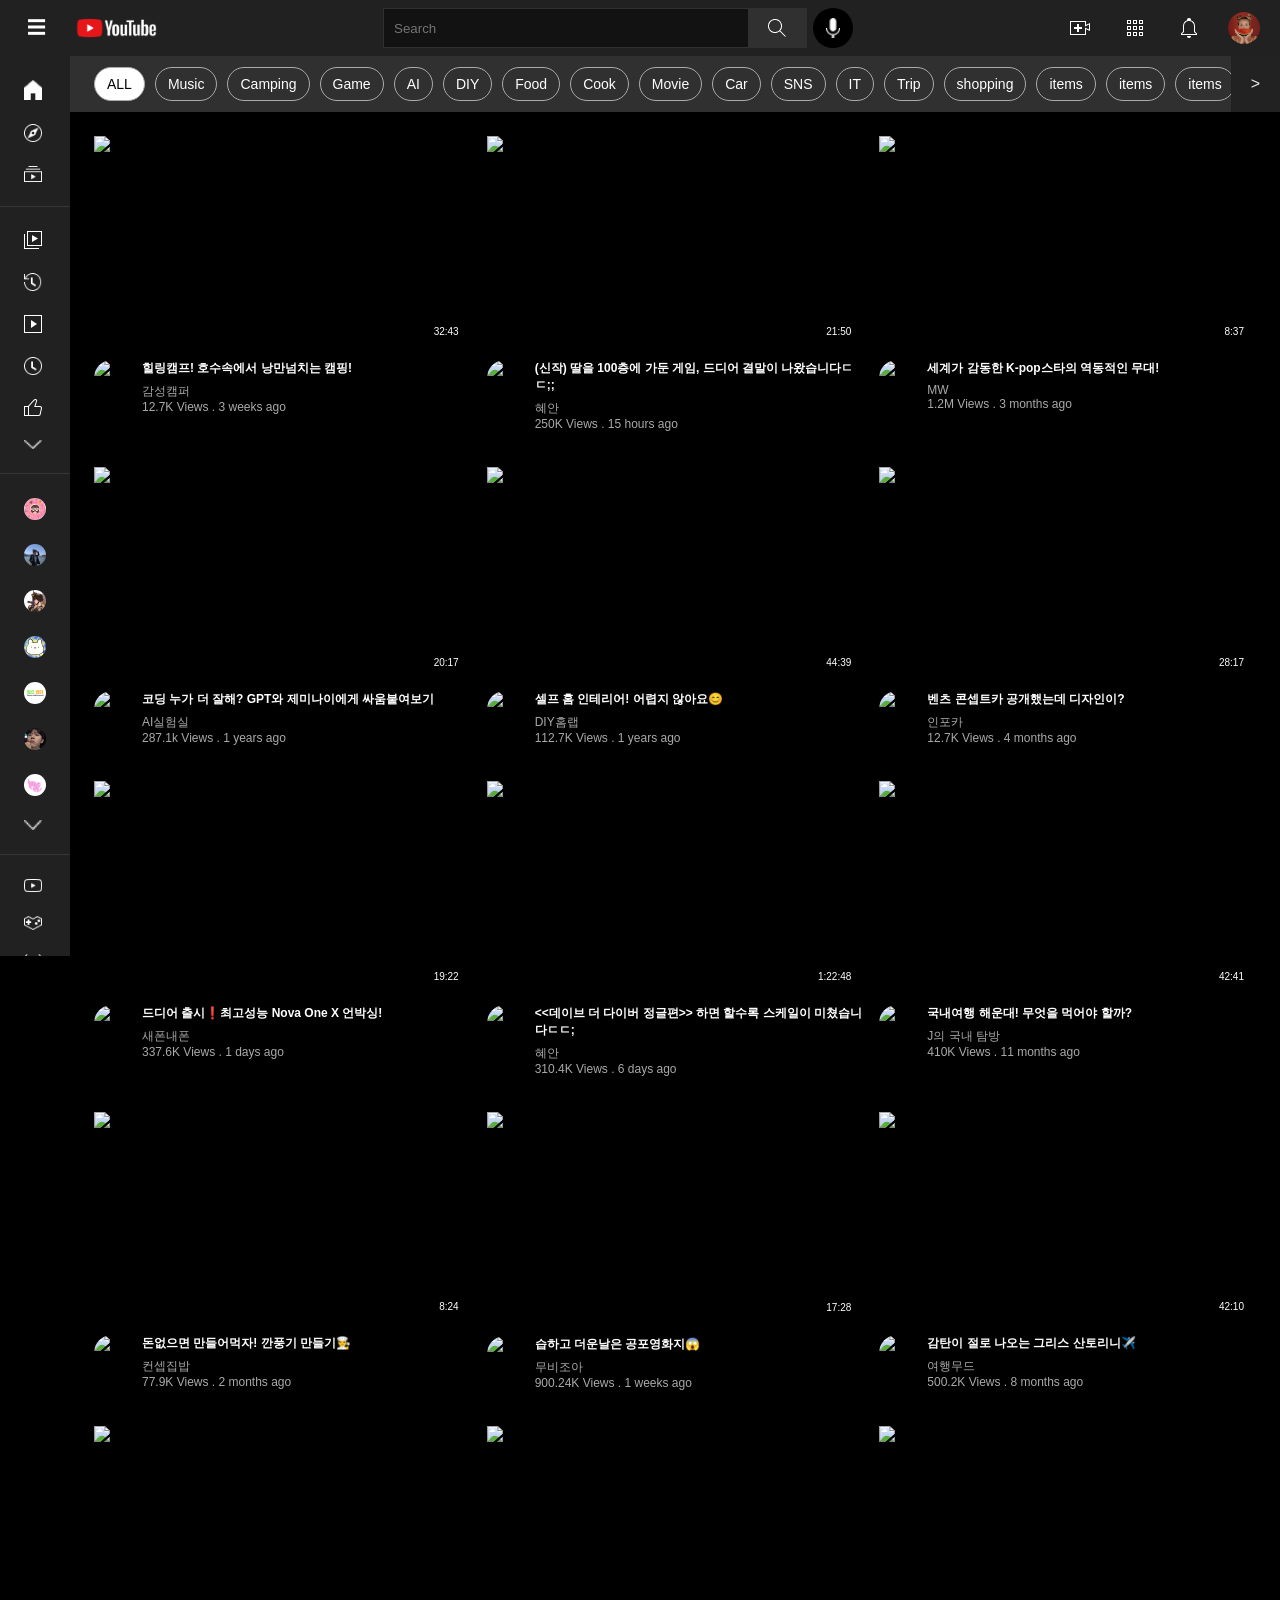
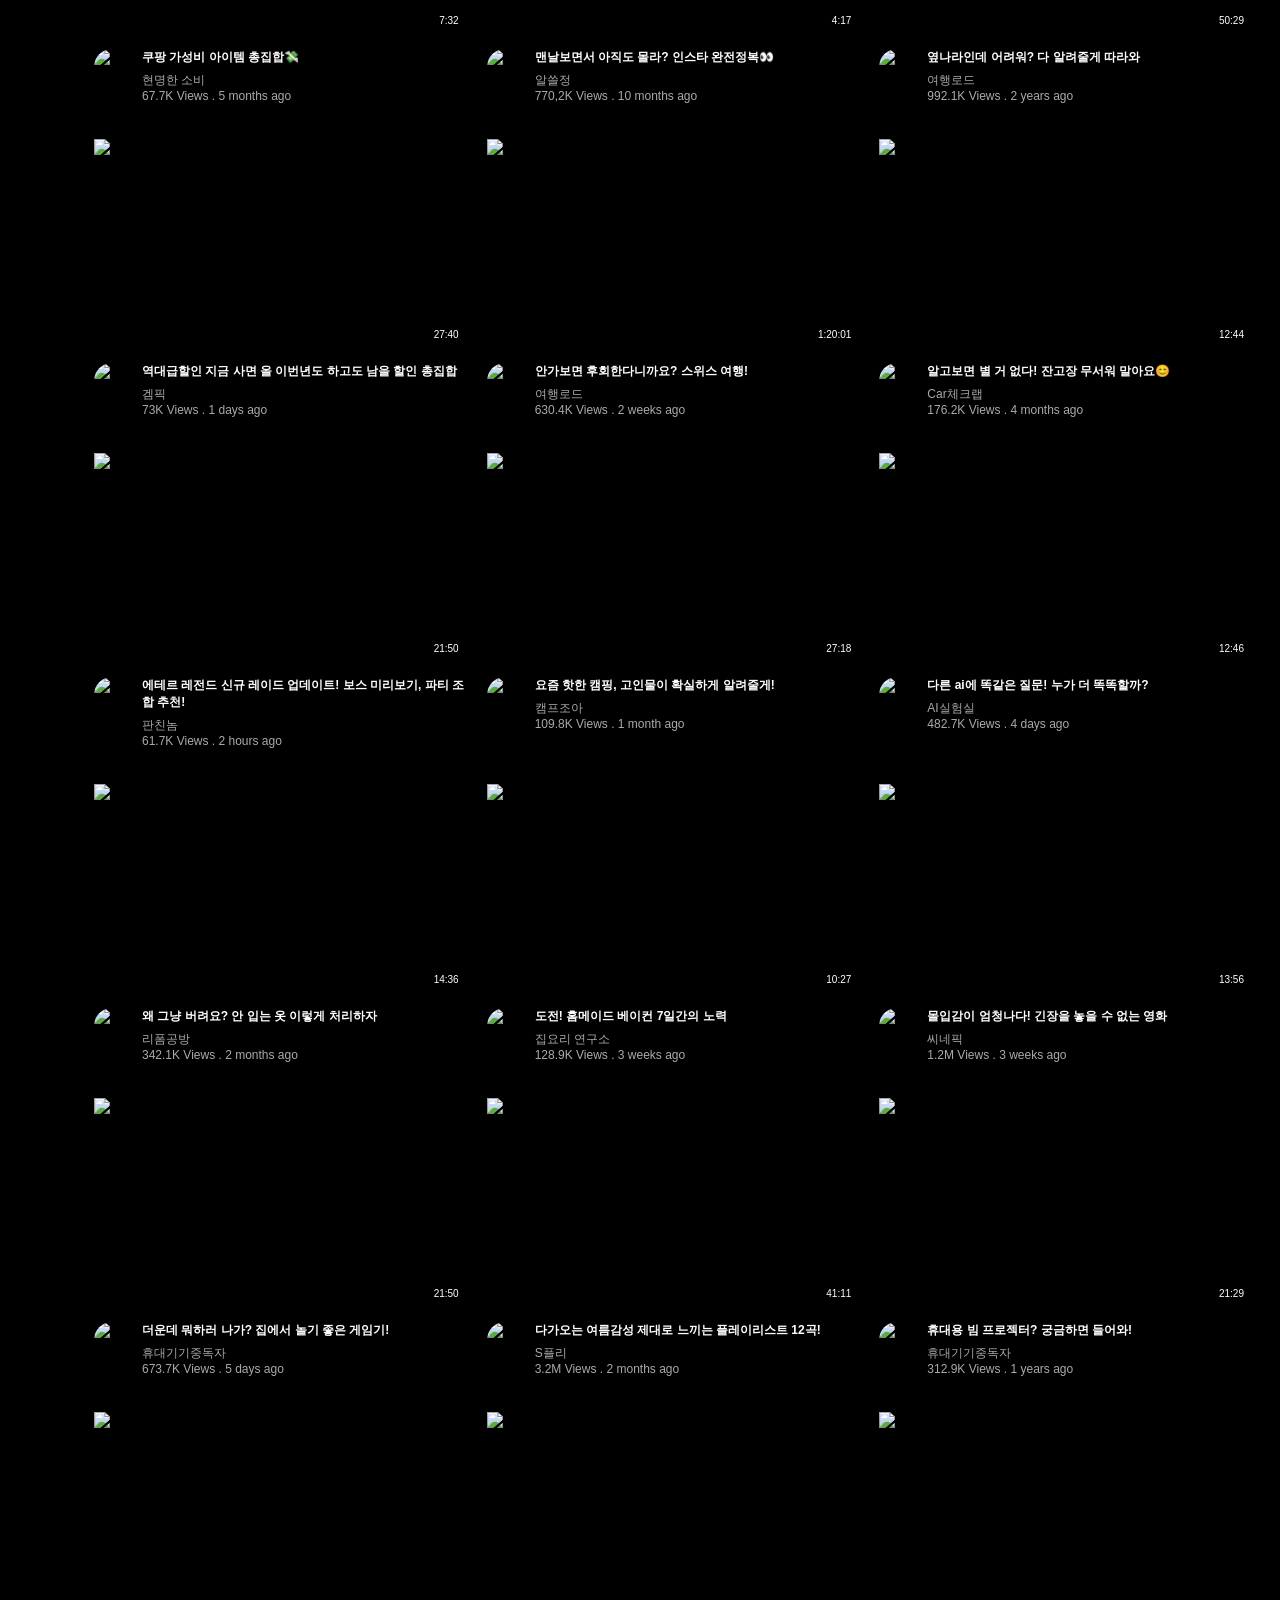
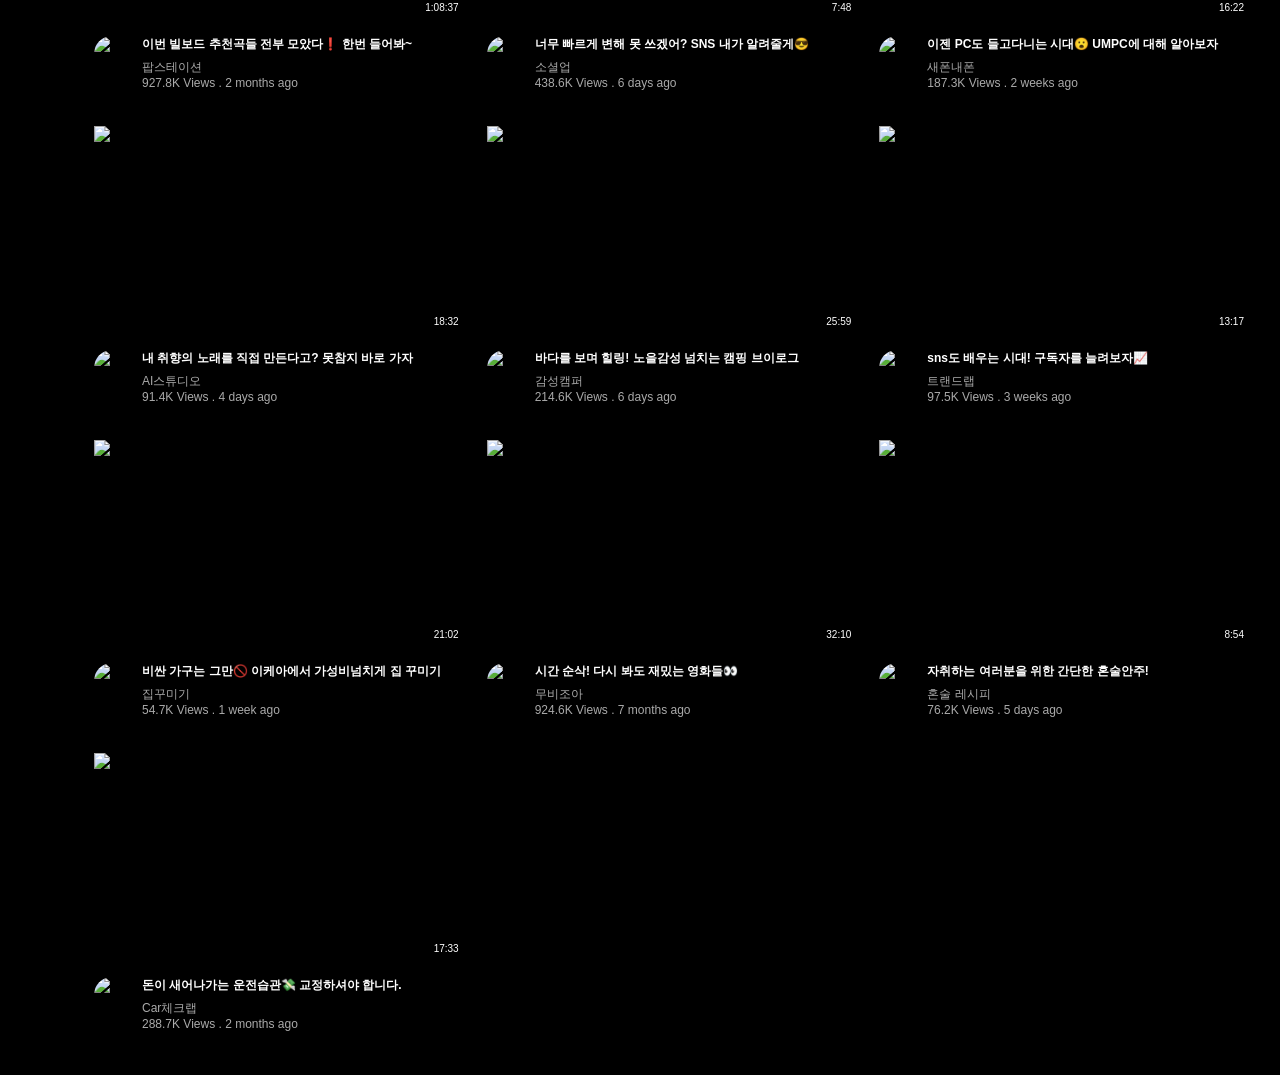
==== commit 7f2d2427: "feat: header search-box 기능 추가" ====
--- a/index.html
+++ b/index.html
@@ -26,15 +26,19 @@
       <!-- 헤더 - 검색 박스 -->
       <div class="search-box-wrap">
         <!-- 검색 박스 - 검색 -->
-        <div class="search-box">
-          <!-- 검색 - 검색 입력 창 -->
-          <div class="search-typing">Search</div>
-
-          <!-- 검색 - 돋보기 버튼 -->
-          <div class="search-icon">
+        <form class="search-box" action="/search" method="GET">
+          <input
+            type="text"
+            name="search_query"
+            class="search-typing"
+            placeholder="Search"
+            required
+          />
+
+          <button type="submit" class="search-icon">
             <img src="./images/search.png" alt="돋보기 아이콘" />
-          </div>
-        </div>
+          </button>
+        </form>
 
         <!-- 검색 박스 - 마이크 버튼 -->
         <div class="mic-icon-box">
@@ -332,6 +336,8 @@
               <span class="tag">items</span>
               <span class="tag">items</span>
               <span class="tag">items</span>
+              <span class="tag">items</span>
+              <span class="tag">items</span>
             </div>
             <span class="tag-more" aria-hidden="true">></span>
           </section>
--- a/style.css
+++ b/style.css
@@ -110,13 +110,16 @@
 }
 
 .search-typing {
+  border: none;
+  outline: none;
+  background: transparent;
   width: 100%;
   height: 100%;
   background-color: var(--bg-2);
   display: flex;
   align-items: center;
   padding-left: 10px;
-  color: var(--border);
+  color: var(--text);
   cursor: text;
 }
 
